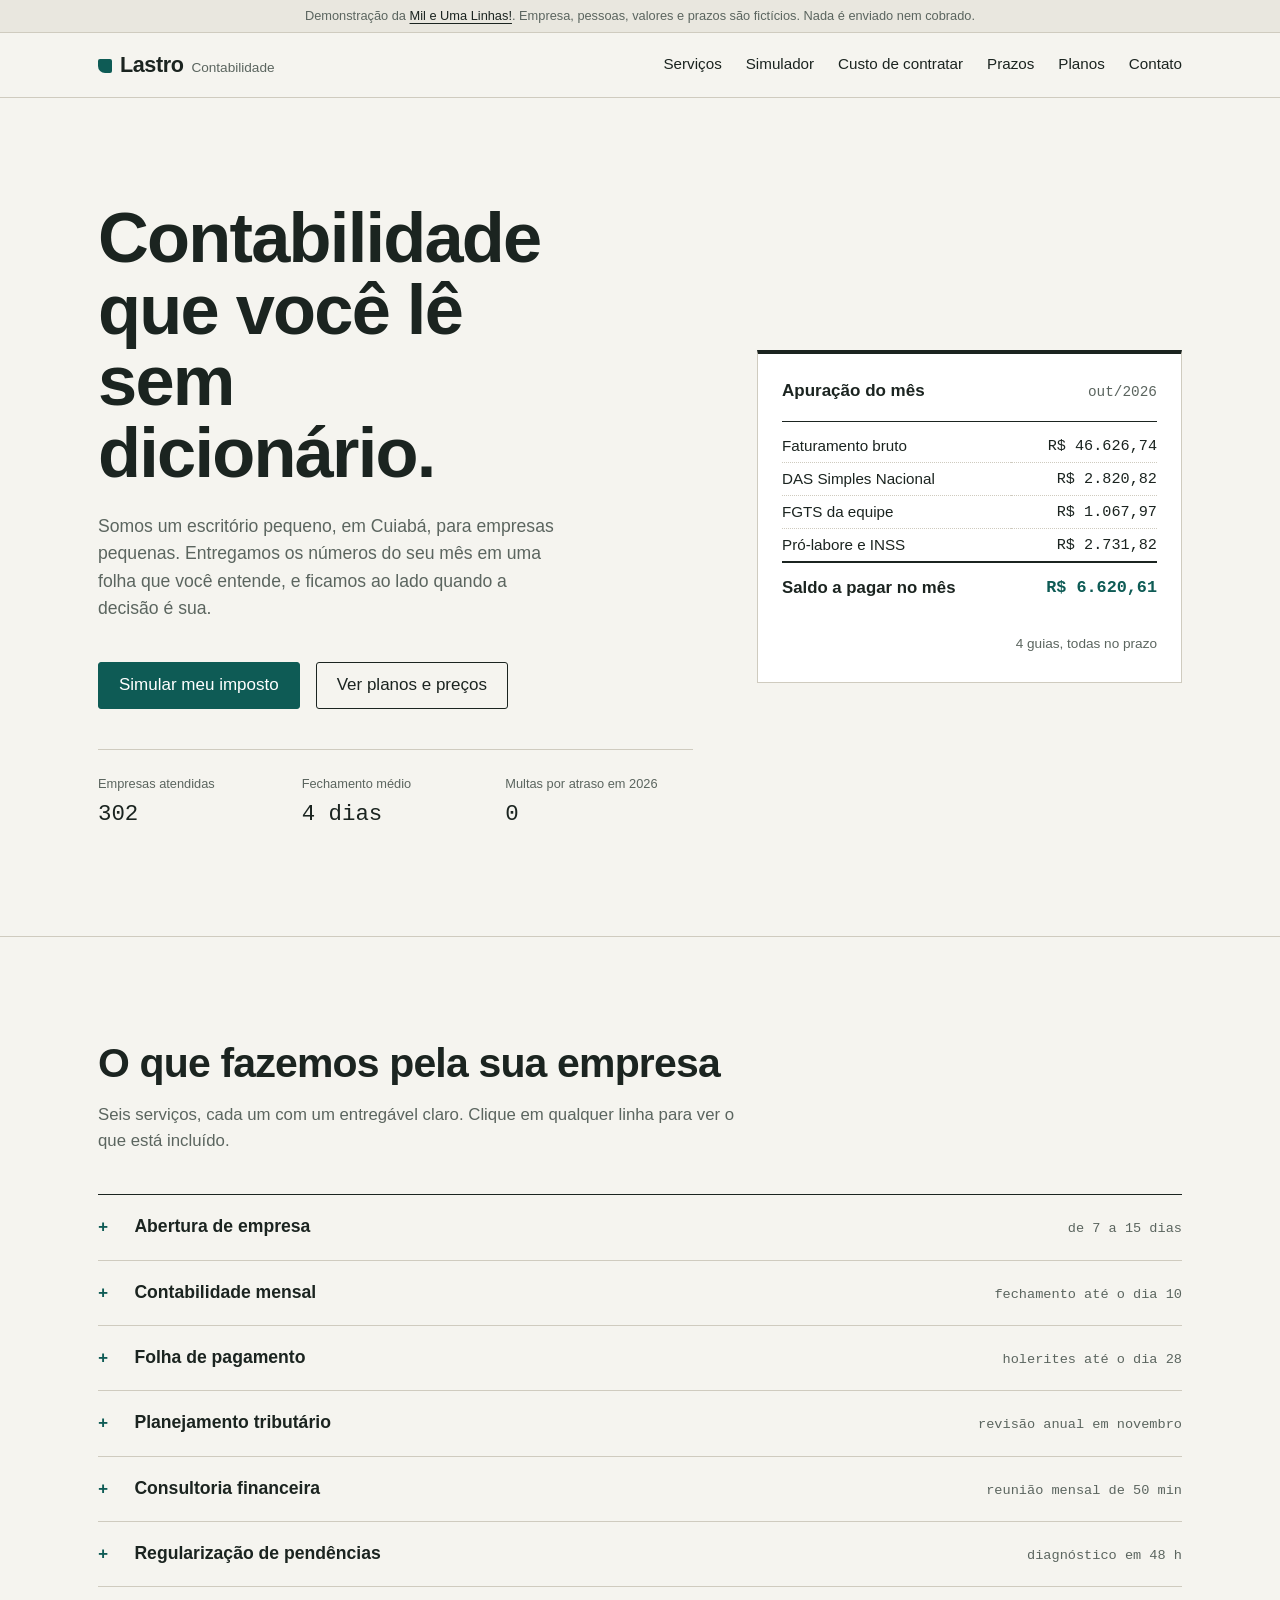
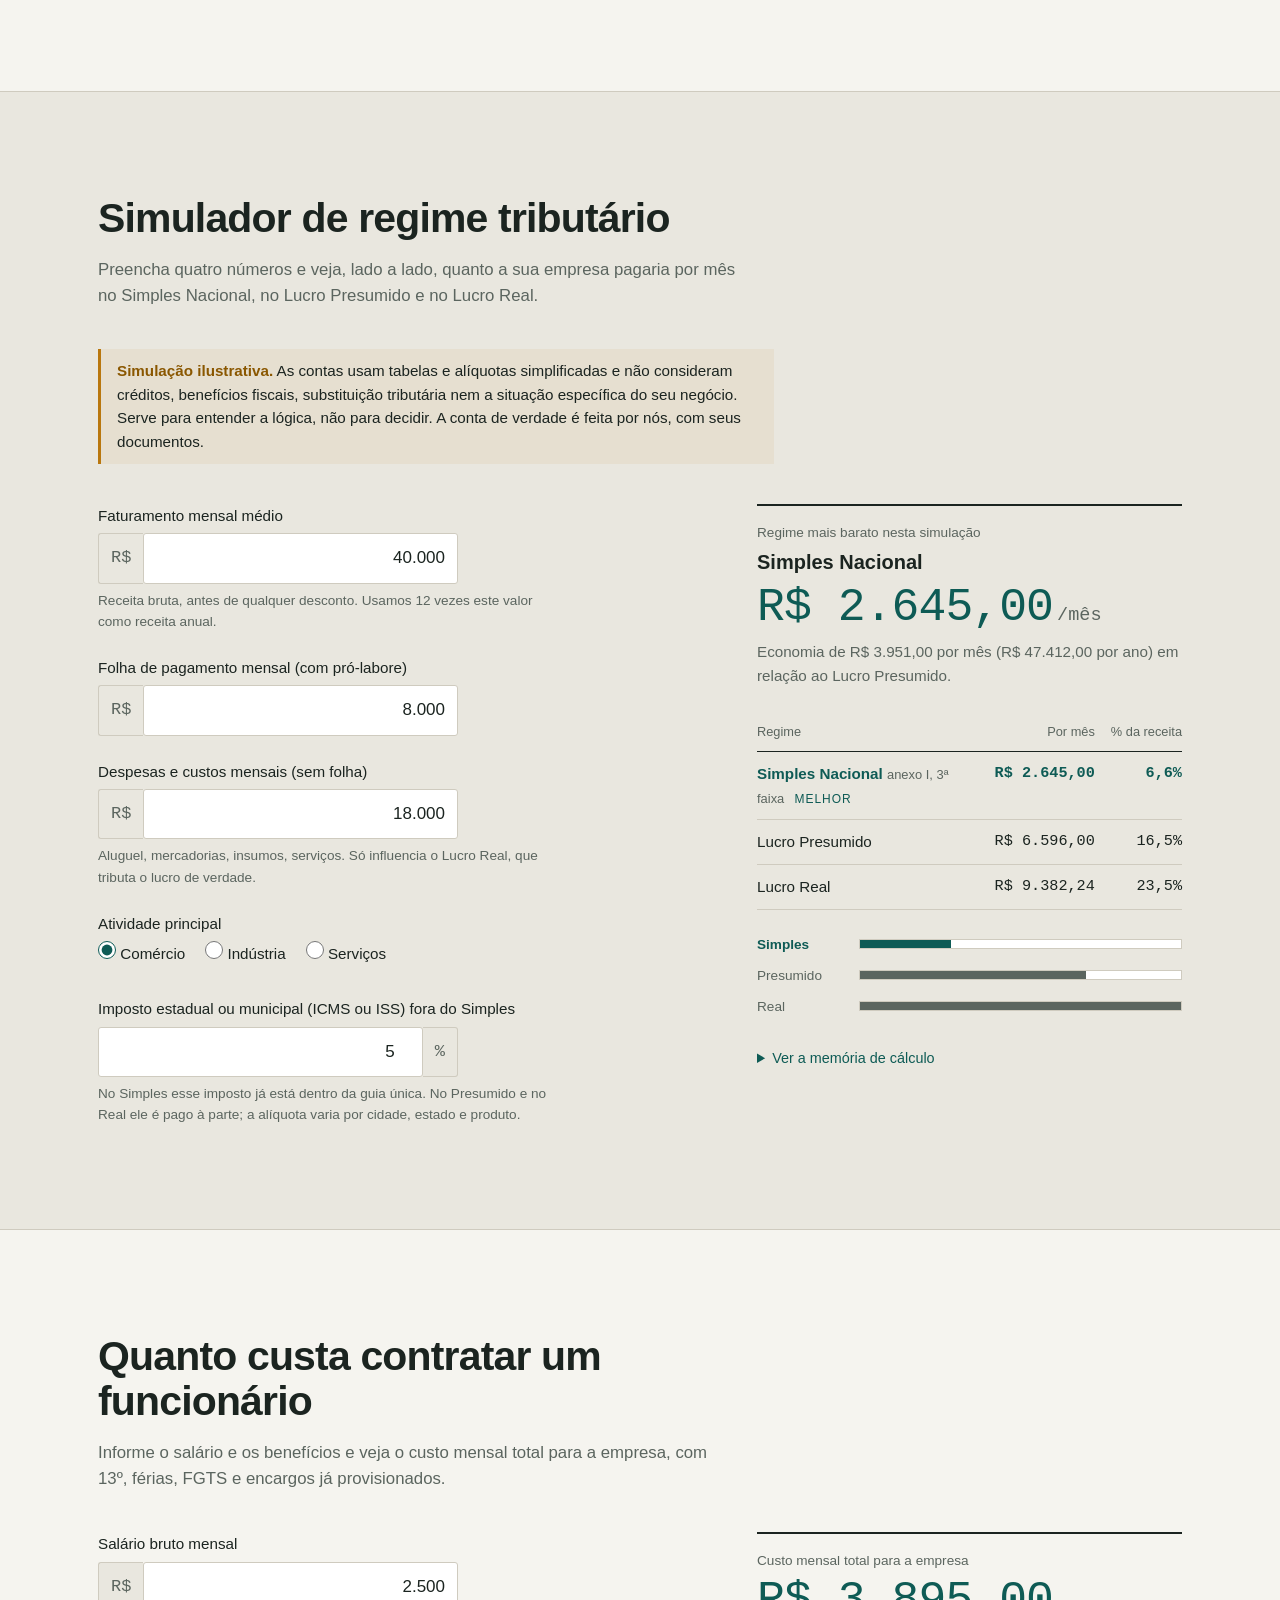
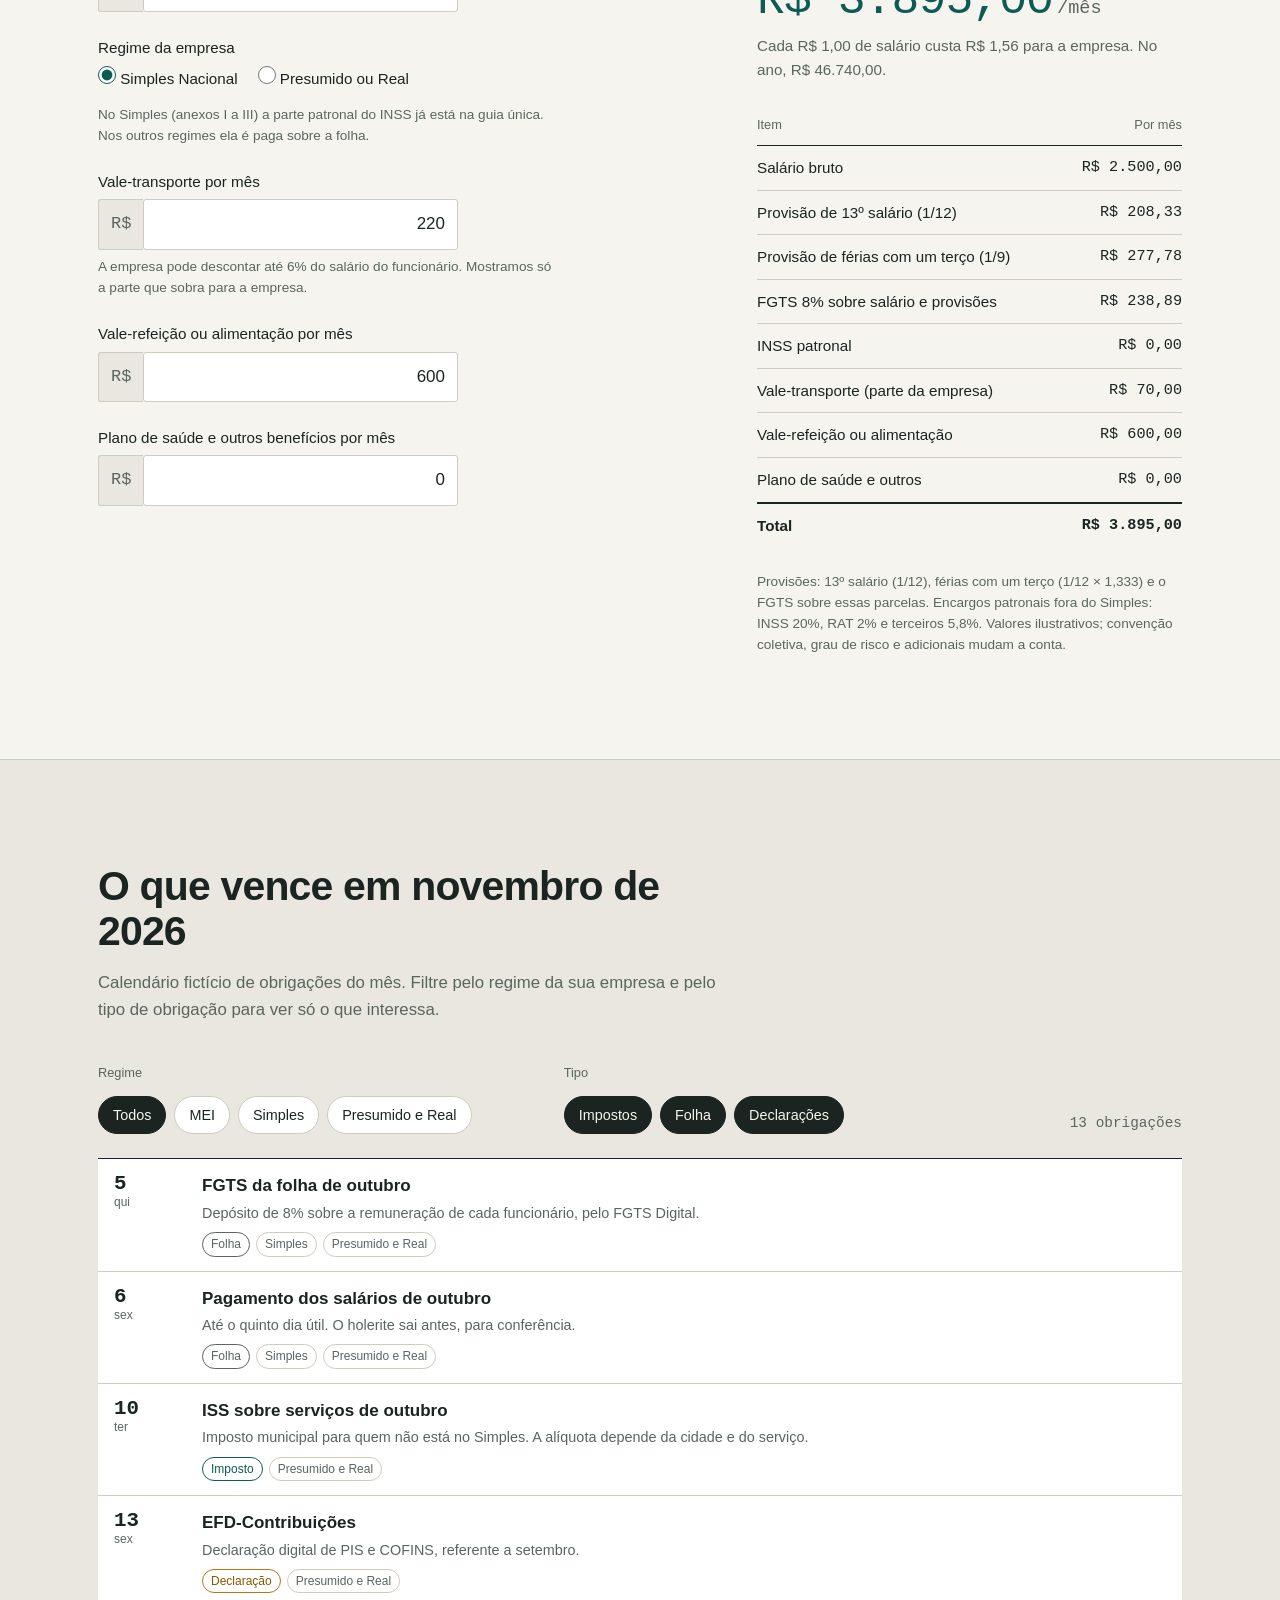
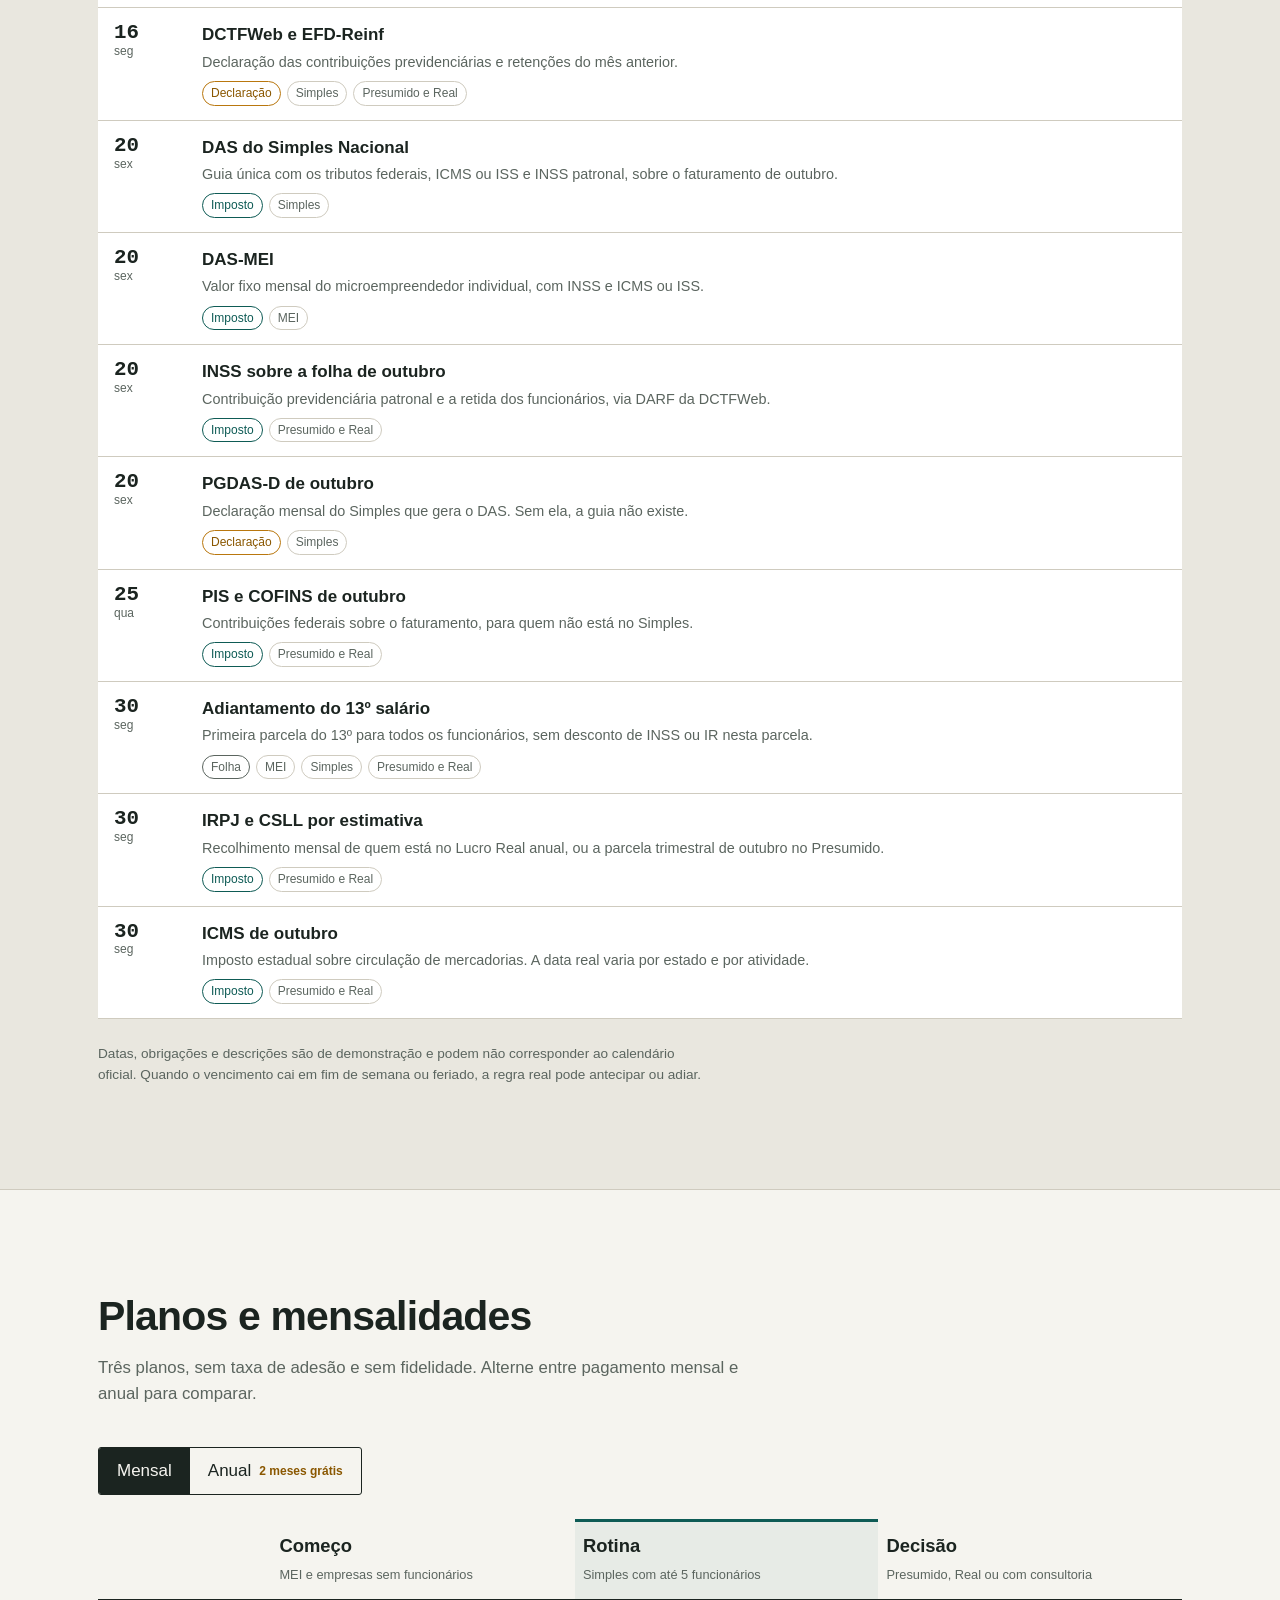
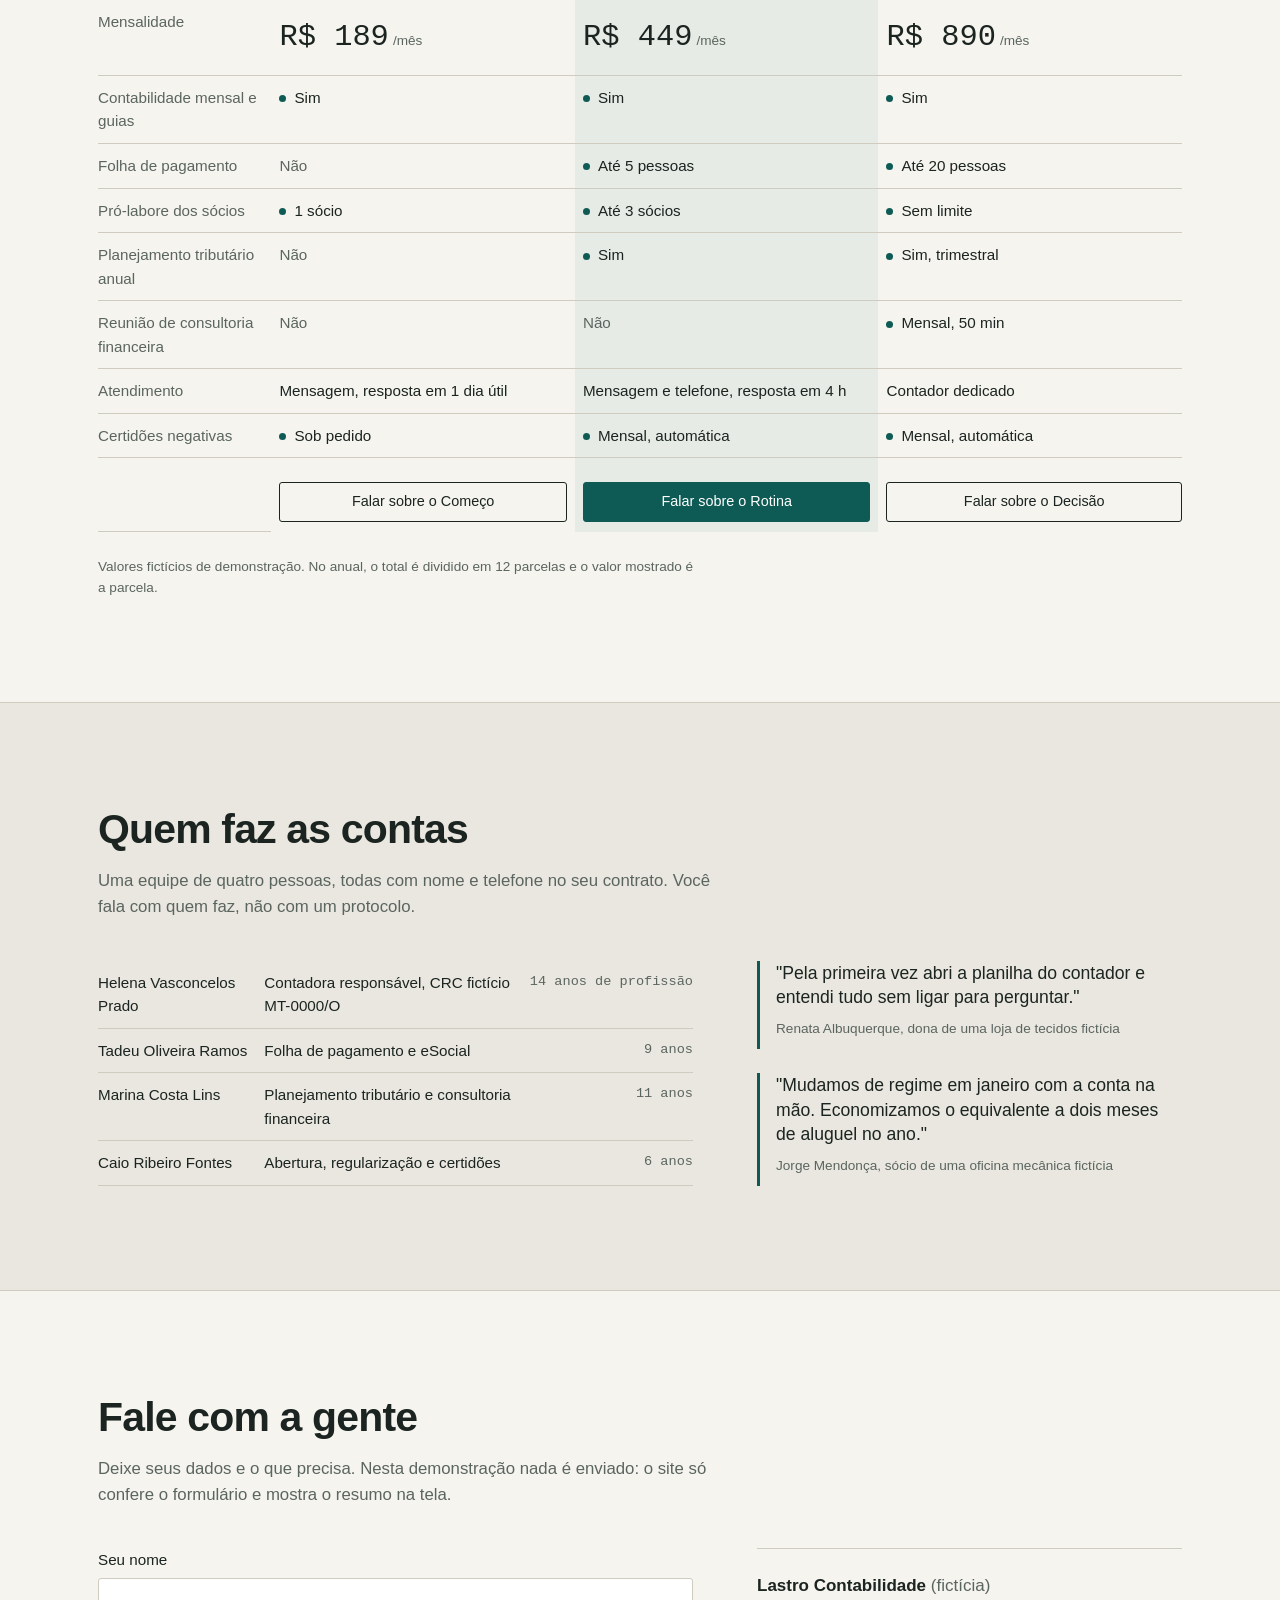
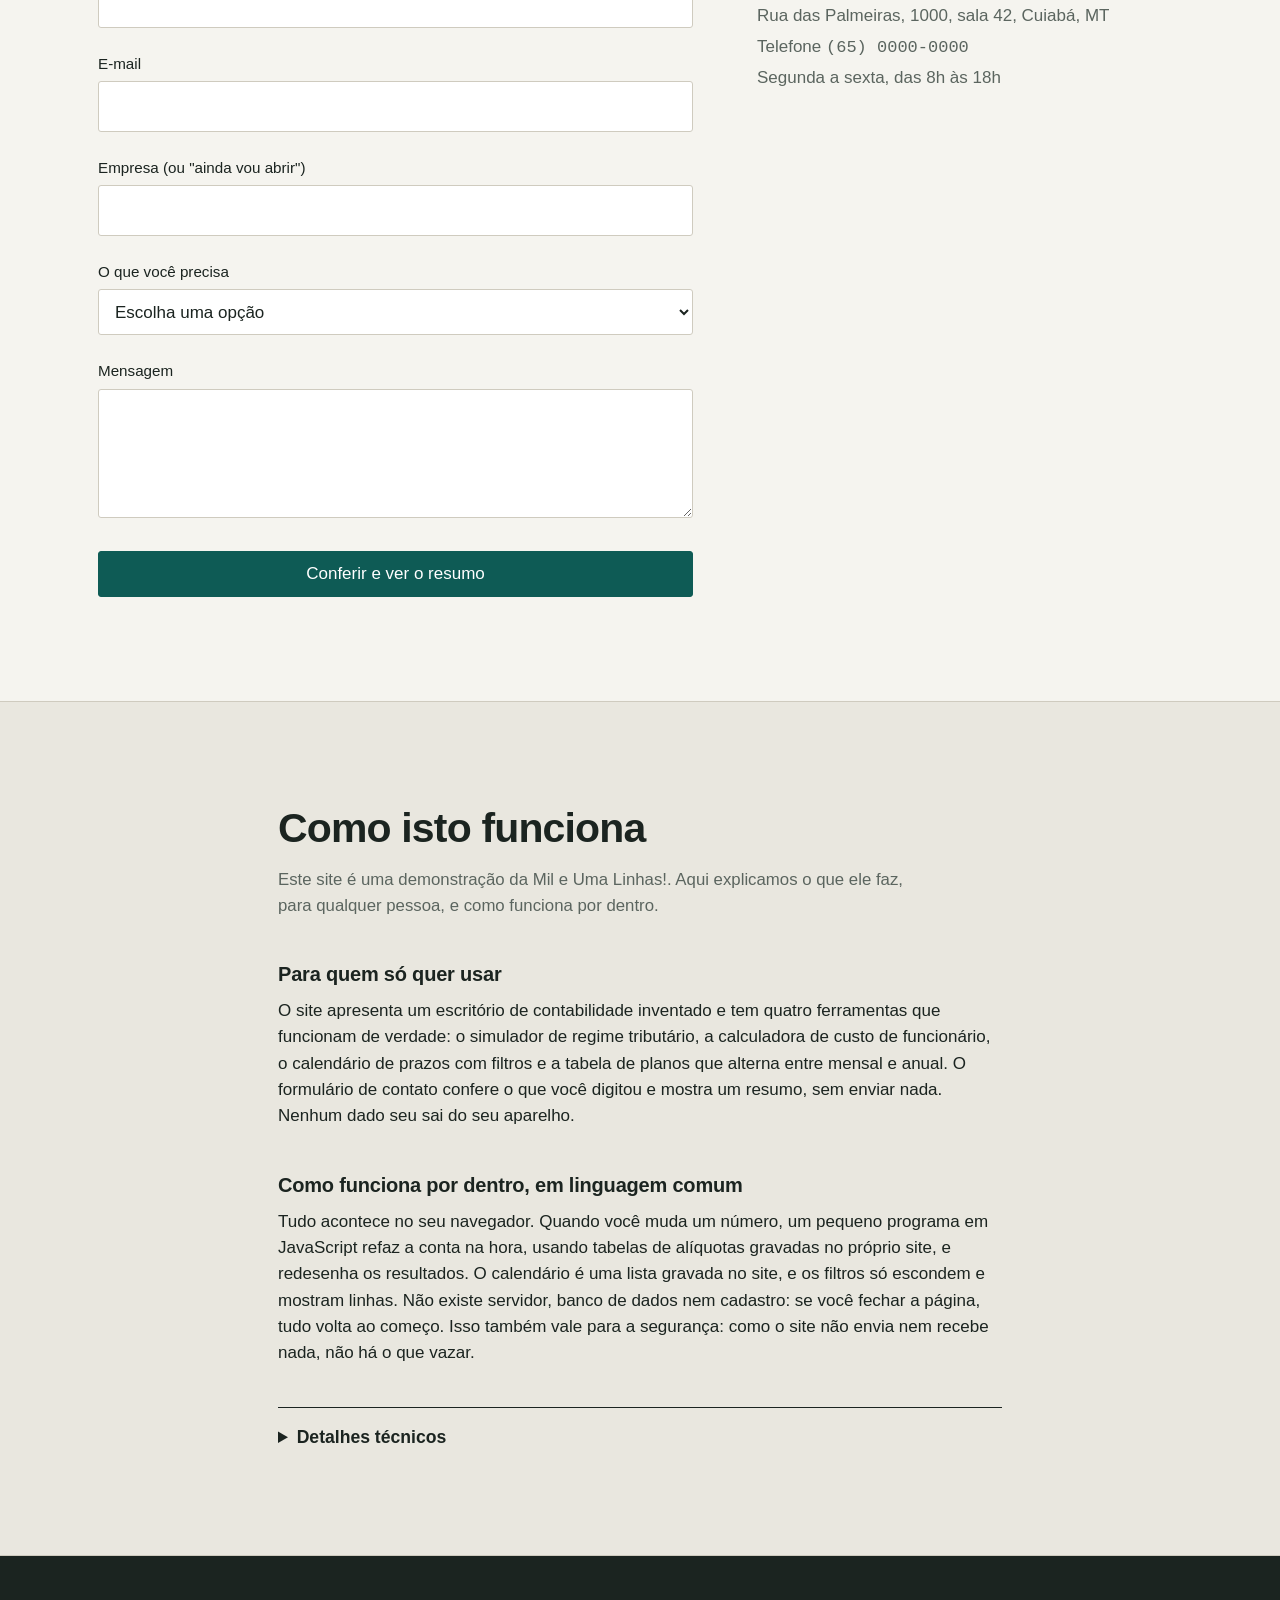
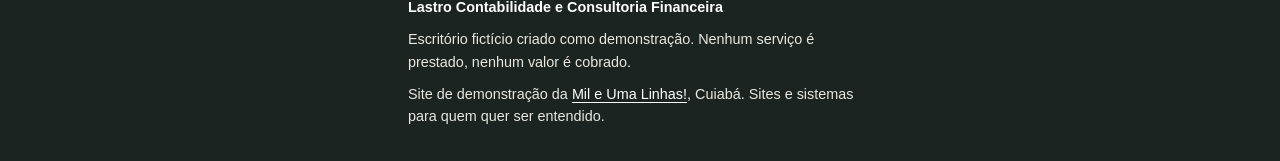
==== index.html @ 8dc7d536 "Cria site demo Lastro Contabilidade Site estático de demonstração de um escritório contábil fictício" ====
<!DOCTYPE html>
<html lang="pt-BR">
<head>
  <meta charset="utf-8">
  <meta name="viewport" content="width=device-width, initial-scale=1">
  <meta http-equiv="Content-Security-Policy" content="default-src 'self'; script-src 'self'; style-src 'self'; img-src 'self' data:; font-src 'self'; connect-src 'none'; object-src 'none'; base-uri 'none'; form-action 'none'">
  <title>Lastro Contabilidade | Contabilidade que você lê sem dicionário</title>
  <meta name="description" content="Site de demonstração de um escritório contábil fictício para pequenas empresas: simulador de regime tributário, custo de contratar um funcionário, prazos do mês e planos. Feito pela Mil e Uma Linhas!.">
  <meta name="theme-color" content="#F5F4EF">
  <link rel="icon" href="assets/favicon.svg" type="image/svg+xml">
  <link rel="stylesheet" href="assets/estilo.css">
</head>
<body>
  <a class="pular" href="#conteudo">Ir para o conteúdo</a>

  <p class="faixa-demo">Demonstração da <a href="https://mileumalinhas.com.br" rel="noopener">Mil e Uma Linhas!</a>. Empresa, pessoas, valores e prazos são fictícios. Nada é enviado nem cobrado.</p>

  <header class="topo">
    <div class="caixa topo-linha">
      <a class="marca" href="#inicio" aria-label="Lastro Contabilidade, início">
        <span class="marca-sinal" aria-hidden="true"></span>
        <span class="marca-nome">Lastro</span>
        <span class="marca-sub">Contabilidade</span>
      </a>
      <button class="menu-botao" type="button" aria-expanded="false" aria-controls="menu">
        <span class="menu-botao-texto">Menu</span>
        <span class="menu-botao-icone" aria-hidden="true"></span>
      </button>
      <nav id="menu" class="menu" aria-label="Seções do site">
        <a href="#servicos">Serviços</a>
        <a href="#simulador">Simulador</a>
        <a href="#custo">Custo de contratar</a>
        <a href="#prazos">Prazos</a>
        <a href="#planos">Planos</a>
        <a href="#contato">Contato</a>
      </nav>
    </div>
  </header>

  <main id="conteudo">

    <!-- HERO -->
    <section id="inicio" class="hero" aria-labelledby="hero-titulo">
      <div class="caixa hero-grade">
        <div class="hero-texto">
          <h1 id="hero-titulo">Contabilidade que você lê sem dicionário.</h1>
          <p class="hero-apoio">Somos um escritório pequeno, em Cuiabá, para empresas pequenas. Entregamos os números do seu mês em uma folha que você entende, e ficamos ao lado quando a decisão é sua.</p>
          <div class="hero-acoes">
            <a class="botao botao-primario" href="#simulador">Simular meu imposto</a>
            <a class="botao botao-secundario" href="#planos">Ver planos e preços</a>
          </div>
          <dl class="hero-dados">
            <div><dt>Empresas atendidas</dt><dd><span class="num" data-conta="312">312</span></dd></div>
            <div><dt>Fechamento médio</dt><dd><span class="num" data-conta="4" data-sufixo=" dias">4 dias</span></dd></div>
            <div><dt>Multas por atraso em 2026</dt><dd><span class="num">0</span></dd></div>
          </dl>
        </div>

        <div class="folha" role="img" aria-label="Painel ilustrativo de apuração do mês: faturamento de 48.200 reais, DAS do Simples de 2.916 reais, FGTS de 1.104 reais, pró-labore de 2.824 reais, saldo a pagar de 6.844 reais, conferido.">
          <div class="folha-cabecalho">
            <span>Apuração do mês</span>
            <span class="mono">out/2026</span>
          </div>
          <table class="folha-tabela" aria-hidden="true">
            <tbody>
              <tr><th>Faturamento bruto</th><td class="mono"><span data-conta="48200" data-moeda>R$ 48.200,00</span></td></tr>
              <tr><th>DAS Simples Nacional</th><td class="mono"><span data-conta="2916" data-moeda>R$ 2.916,00</span></td></tr>
              <tr><th>FGTS da equipe</th><td class="mono"><span data-conta="1104" data-moeda>R$ 1.104,00</span></td></tr>
              <tr><th>Pró-labore e INSS</th><td class="mono"><span data-conta="2824" data-moeda>R$ 2.824,00</span></td></tr>
            </tbody>
            <tfoot>
              <tr><th>Saldo a pagar no mês</th><td class="mono destaque"><span data-conta="6844" data-moeda>R$ 6.844,00</span></td></tr>
            </tfoot>
          </table>
          <div class="folha-rodape" aria-hidden="true">
            <span class="carimbo">Conferido</span>
            <span class="folha-nota">4 guias, todas no prazo</span>
          </div>
        </div>
      </div>
    </section>

    <!-- SERVIÇOS -->
    <section id="servicos" class="secao" aria-labelledby="servicos-titulo">
      <div class="caixa">
        <header class="secao-cabecalho">
          <h2 id="servicos-titulo">O que fazemos pela sua empresa</h2>
          <p>Seis serviços, cada um com um entregável claro. Clique em qualquer linha para ver o que está incluído.</p>
        </header>
        <ul class="servicos">
          <li>
            <details>
              <summary><span class="servico-nome">Abertura de empresa</span><span class="servico-prazo mono">de 7 a 15 dias</span></summary>
              <p>Escolhemos com você o tipo de empresa e o regime, fazemos o registro na Junta Comercial, o CNPJ, a inscrição municipal e o alvará. Você recebe um checklist com cada etapa e a data em que ficou pronta.</p>
            </details>
          </li>
          <li>
            <details>
              <summary><span class="servico-nome">Contabilidade mensal</span><span class="servico-prazo mono">fechamento até o dia 10</span></summary>
              <p>Lançamentos, conciliação bancária, balancete e guias de imposto. Todo mês você recebe a folha de apuração em uma página, com o que pagar, quando e por quê.</p>
            </details>
          </li>
          <li>
            <details>
              <summary><span class="servico-nome">Folha de pagamento</span><span class="servico-prazo mono">holerites até o dia 28</span></summary>
              <p>Admissão, férias, rescisão, eSocial e FGTS. Cada contratação vem com a simulação do custo total antes de assinar.</p>
            </details>
          </li>
          <li>
            <details>
              <summary><span class="servico-nome">Planejamento tributário</span><span class="servico-prazo mono">revisão anual em novembro</span></summary>
              <p>Comparamos Simples, Presumido e Real com os seus números reais e mostramos a diferença em reais por ano. A troca de regime só vale em janeiro, por isso fazemos a conta antes.</p>
            </details>
          </li>
          <li>
            <details>
              <summary><span class="servico-nome">Consultoria financeira</span><span class="servico-prazo mono">reunião mensal de 50 min</span></summary>
              <p>Fluxo de caixa, formação de preço, margem por produto e ponto de equilíbrio. Saímos da reunião com três números para acompanhar no mês seguinte.</p>
            </details>
          </li>
          <li>
            <details>
              <summary><span class="servico-nome">Regularização de pendências</span><span class="servico-prazo mono">diagnóstico em 48 h</span></summary>
              <p>Levantamos débitos, declarações atrasadas e certidões negativas. Você recebe a lista do que existe, o custo de resolver cada item e a ordem que recomendamos.</p>
            </details>
          </li>
        </ul>
      </div>
    </section>

    <!-- SIMULADOR -->
    <section id="simulador" class="secao secao-pauta" aria-labelledby="sim-titulo">
      <div class="caixa">
        <header class="secao-cabecalho">
          <h2 id="sim-titulo">Simulador de regime tributário</h2>
          <p>Preencha quatro números e veja, lado a lado, quanto a sua empresa pagaria por mês no Simples Nacional, no Lucro Presumido e no Lucro Real.</p>
        </header>

        <p class="aviso" role="note"><strong>Simulação ilustrativa.</strong> As contas usam tabelas e alíquotas simplificadas e não consideram créditos, benefícios fiscais, substituição tributária nem a situação específica do seu negócio. Serve para entender a lógica, não para decidir. A conta de verdade é feita por nós, com seus documentos.</p>

        <div class="duas-colunas">
          <form class="formulario" id="sim-form" novalidate>
            <div class="campo">
              <label for="sim-faturamento">Faturamento mensal médio</label>
              <div class="campo-moeda">
                <span aria-hidden="true">R$</span>
                <input id="sim-faturamento" name="faturamento" type="text" inputmode="decimal" value="40.000" autocomplete="off" aria-describedby="sim-faturamento-ajuda">
              </div>
              <p id="sim-faturamento-ajuda" class="ajuda">Receita bruta, antes de qualquer desconto. Usamos 12 vezes este valor como receita anual.</p>
            </div>

            <div class="campo">
              <label for="sim-folha">Folha de pagamento mensal (com pró-labore)</label>
              <div class="campo-moeda">
                <span aria-hidden="true">R$</span>
                <input id="sim-folha" name="folha" type="text" inputmode="decimal" value="8.000" autocomplete="off">
              </div>
            </div>

            <div class="campo">
              <label for="sim-custos">Despesas e custos mensais (sem folha)</label>
              <div class="campo-moeda">
                <span aria-hidden="true">R$</span>
                <input id="sim-custos" name="custos" type="text" inputmode="decimal" value="18.000" autocomplete="off">
              </div>
              <p class="ajuda">Aluguel, mercadorias, insumos, serviços. Só influencia o Lucro Real, que tributa o lucro de verdade.</p>
            </div>

            <fieldset class="campo">
              <legend>Atividade principal</legend>
              <div class="opcoes">
                <label class="opcao"><input type="radio" name="atividade" value="comercio" checked> Comércio</label>
                <label class="opcao"><input type="radio" name="atividade" value="industria"> Indústria</label>
                <label class="opcao"><input type="radio" name="atividade" value="servicos"> Serviços</label>
              </div>
            </fieldset>

            <div class="campo">
              <label for="sim-local">Imposto estadual ou municipal (ICMS ou ISS) fora do Simples</label>
              <div class="campo-moeda campo-pct">
                <input id="sim-local" name="local" type="number" inputmode="decimal" min="0" max="30" step="0.5" value="5" aria-describedby="sim-local-ajuda">
                <span aria-hidden="true">%</span>
              </div>
              <p id="sim-local-ajuda" class="ajuda">No Simples esse imposto já está dentro da guia única. No Presumido e no Real ele é pago à parte; a alíquota varia por cidade, estado e produto.</p>
            </div>

            <p class="erro" id="sim-erro" role="alert" hidden></p>
          </form>

          <div class="resultado" aria-live="polite" id="sim-resultado">
            <p class="resultado-rotulo">Regime mais barato nesta simulação</p>
            <p class="resultado-nome" id="sim-melhor-nome">Simples Nacional</p>
            <p class="resultado-numero mono" id="sim-melhor-valor">R$ 0,00<span class="resultado-unidade">/mês</span></p>
            <p class="resultado-nota" id="sim-melhor-nota"></p>

            <table class="tabela" id="sim-tabela">
              <caption class="visualmente-oculto">Comparação mensal entre regimes</caption>
              <thead>
                <tr><th scope="col">Regime</th><th scope="col" class="num-col">Por mês</th><th scope="col" class="num-col">% da receita</th></tr>
              </thead>
              <tbody>
                <tr data-regime="simples"><th scope="row">Simples Nacional <small id="sim-anexo"></small></th><td class="mono num-col" data-valor></td><td class="mono num-col" data-pct></td></tr>
                <tr data-regime="presumido"><th scope="row">Lucro Presumido</th><td class="mono num-col" data-valor></td><td class="mono num-col" data-pct></td></tr>
                <tr data-regime="real"><th scope="row">Lucro Real</th><td class="mono num-col" data-valor></td><td class="mono num-col" data-pct></td></tr>
              </tbody>
            </table>

            <div class="barras" id="sim-barras" aria-hidden="true">
              <div class="barra" data-regime="simples"><span class="barra-rotulo">Simples</span><span class="barra-trilho"><span class="barra-valor"></span></span></div>
              <div class="barra" data-regime="presumido"><span class="barra-rotulo">Presumido</span><span class="barra-trilho"><span class="barra-valor"></span></span></div>
              <div class="barra" data-regime="real"><span class="barra-rotulo">Real</span><span class="barra-trilho"><span class="barra-valor"></span></span></div>
            </div>

            <details class="memoria">
              <summary>Ver a memória de cálculo</summary>
              <div id="sim-memoria"></div>
            </details>
          </div>
        </div>
      </div>
    </section>

    <!-- CUSTO DE FUNCIONÁRIO -->
    <section id="custo" class="secao" aria-labelledby="custo-titulo">
      <div class="caixa">
        <header class="secao-cabecalho">
          <h2 id="custo-titulo">Quanto custa contratar um funcionário</h2>
          <p>Informe o salário e os benefícios e veja o custo mensal total para a empresa, com 13º, férias, FGTS e encargos já provisionados.</p>
        </header>

        <div class="duas-colunas">
          <form class="formulario" id="custo-form" novalidate>
            <div class="campo">
              <label for="custo-salario">Salário bruto mensal</label>
              <div class="campo-moeda">
                <span aria-hidden="true">R$</span>
                <input id="custo-salario" name="salario" type="text" inputmode="decimal" value="2.500" autocomplete="off">
              </div>
            </div>

            <fieldset class="campo">
              <legend>Regime da empresa</legend>
              <div class="opcoes">
                <label class="opcao"><input type="radio" name="regime" value="simples" checked> Simples Nacional</label>
                <label class="opcao"><input type="radio" name="regime" value="outros"> Presumido ou Real</label>
              </div>
              <p class="ajuda">No Simples (anexos I a III) a parte patronal do INSS já está na guia única. Nos outros regimes ela é paga sobre a folha.</p>
            </fieldset>

            <div class="campo">
              <label for="custo-vt">Vale-transporte por mês</label>
              <div class="campo-moeda">
                <span aria-hidden="true">R$</span>
                <input id="custo-vt" name="vt" type="text" inputmode="decimal" value="220" autocomplete="off">
              </div>
              <p class="ajuda">A empresa pode descontar até 6% do salário do funcionário. Mostramos só a parte que sobra para a empresa.</p>
            </div>

            <div class="campo">
              <label for="custo-vr">Vale-refeição ou alimentação por mês</label>
              <div class="campo-moeda">
                <span aria-hidden="true">R$</span>
                <input id="custo-vr" name="vr" type="text" inputmode="decimal" value="600" autocomplete="off">
              </div>
            </div>

            <div class="campo">
              <label for="custo-saude">Plano de saúde e outros benefícios por mês</label>
              <div class="campo-moeda">
                <span aria-hidden="true">R$</span>
                <input id="custo-saude" name="saude" type="text" inputmode="decimal" value="0" autocomplete="off">
              </div>
            </div>

            <p class="erro" id="custo-erro" role="alert" hidden></p>
          </form>

          <div class="resultado" aria-live="polite">
            <p class="resultado-rotulo">Custo mensal total para a empresa</p>
            <p class="resultado-numero mono" id="custo-total">R$ 0,00<span class="resultado-unidade">/mês</span></p>
            <p class="resultado-nota" id="custo-multiplicador"></p>

            <table class="tabela" id="custo-tabela">
              <caption class="visualmente-oculto">Composição do custo mensal</caption>
              <thead><tr><th scope="col">Item</th><th scope="col" class="num-col">Por mês</th></tr></thead>
              <tbody id="custo-linhas"></tbody>
              <tfoot><tr><th scope="row">Total</th><td class="mono num-col" id="custo-total-tabela"></td></tr></tfoot>
            </table>

            <p class="nota-pequena">Provisões: 13º salário (1/12), férias com um terço (1/12 × 1,333) e o FGTS sobre essas parcelas. Encargos patronais fora do Simples: INSS 20%, RAT 2% e terceiros 5,8%. Valores ilustrativos; convenção coletiva, grau de risco e adicionais mudam a conta.</p>
          </div>
        </div>
      </div>
    </section>

    <!-- PRAZOS -->
    <section id="prazos" class="secao secao-pauta" aria-labelledby="prazos-titulo">
      <div class="caixa">
        <header class="secao-cabecalho">
          <h2 id="prazos-titulo">O que vence em novembro de 2026</h2>
          <p>Calendário fictício de obrigações do mês. Filtre pelo regime da sua empresa e pelo tipo de obrigação para ver só o que interessa.</p>
        </header>

        <div class="filtros" role="group" aria-label="Filtros do calendário">
          <fieldset class="filtro-grupo">
            <legend>Regime</legend>
            <label class="chip"><input type="radio" name="f-regime" value="todos" checked><span>Todos</span></label>
            <label class="chip"><input type="radio" name="f-regime" value="mei"><span>MEI</span></label>
            <label class="chip"><input type="radio" name="f-regime" value="simples"><span>Simples</span></label>
            <label class="chip"><input type="radio" name="f-regime" value="presumido"><span>Presumido e Real</span></label>
          </fieldset>
          <fieldset class="filtro-grupo">
            <legend>Tipo</legend>
            <label class="chip"><input type="checkbox" name="f-tipo" value="imposto" checked><span>Impostos</span></label>
            <label class="chip"><input type="checkbox" name="f-tipo" value="folha" checked><span>Folha</span></label>
            <label class="chip"><input type="checkbox" name="f-tipo" value="declaracao" checked><span>Declarações</span></label>
          </fieldset>
          <p class="filtros-contagem" id="prazos-contagem" aria-live="polite"></p>
        </div>

        <ol class="agenda" id="agenda"></ol>
        <p class="agenda-vazia" id="agenda-vazia" hidden>Nenhuma obrigação com estes filtros. Bom sinal, ou bom momento para revisar o filtro.</p>
        <p class="nota-pequena">Datas, obrigações e descrições são de demonstração e podem não corresponder ao calendário oficial. Quando o vencimento cai em fim de semana ou feriado, a regra real pode antecipar ou adiar.</p>
      </div>
    </section>

    <!-- PLANOS -->
    <section id="planos" class="secao" aria-labelledby="planos-titulo">
      <div class="caixa">
        <header class="secao-cabecalho">
          <h2 id="planos-titulo">Planos e mensalidades</h2>
          <p>Três planos, sem taxa de adesão e sem fidelidade. Alterne entre pagamento mensal e anual para comparar.</p>
        </header>

        <div class="alternador" role="group" aria-label="Forma de pagamento">
          <button type="button" class="alternador-botao ativo" data-periodo="mensal" aria-pressed="true">Mensal</button>
          <button type="button" class="alternador-botao" data-periodo="anual" aria-pressed="false">Anual <span class="alternador-nota">2 meses grátis</span></button>
        </div>

        <div class="planos-rolagem">
          <table class="tabela tabela-planos" id="planos-tabela">
            <caption class="visualmente-oculto">Comparação dos planos</caption>
            <thead>
              <tr>
                <th scope="col"><span class="visualmente-oculto">Item</span></th>
                <th scope="col">Começo<span class="plano-para">MEI e empresas sem funcionários</span></th>
                <th scope="col" class="plano-destaque">Rotina<span class="plano-para">Simples com até 5 funcionários</span></th>
                <th scope="col">Decisão<span class="plano-para">Presumido, Real ou com consultoria</span></th>
              </tr>
            </thead>
            <tbody>
              <tr class="linha-preco">
                <th scope="row">Mensalidade</th>
                <td data-plano="Começo"><span class="preco mono" data-mensal="189" data-anual="158">R$ 189</span><span class="preco-unidade">/mês</span></td>
                <td data-plano="Rotina" class="plano-destaque"><span class="preco mono" data-mensal="449" data-anual="374">R$ 449</span><span class="preco-unidade">/mês</span></td>
                <td data-plano="Decisão"><span class="preco mono" data-mensal="890" data-anual="742">R$ 890</span><span class="preco-unidade">/mês</span></td>
              </tr>
              <tr><th scope="row">Contabilidade mensal e guias</th><td data-plano="Começo" data-sim>Sim</td><td data-plano="Rotina" class="plano-destaque" data-sim>Sim</td><td data-plano="Decisão" data-sim>Sim</td></tr>
              <tr><th scope="row">Folha de pagamento</th><td data-plano="Começo" data-nao>Não</td><td data-plano="Rotina" class="plano-destaque" data-sim>Até 5 pessoas</td><td data-plano="Decisão" data-sim>Até 20 pessoas</td></tr>
              <tr><th scope="row">Pró-labore dos sócios</th><td data-plano="Começo" data-sim>1 sócio</td><td data-plano="Rotina" class="plano-destaque" data-sim>Até 3 sócios</td><td data-plano="Decisão" data-sim>Sem limite</td></tr>
              <tr><th scope="row">Planejamento tributário anual</th><td data-plano="Começo" data-nao>Não</td><td data-plano="Rotina" class="plano-destaque" data-sim>Sim</td><td data-plano="Decisão" data-sim>Sim, trimestral</td></tr>
              <tr><th scope="row">Reunião de consultoria financeira</th><td data-plano="Começo" data-nao>Não</td><td data-plano="Rotina" class="plano-destaque" data-nao>Não</td><td data-plano="Decisão" data-sim>Mensal, 50 min</td></tr>
              <tr><th scope="row">Atendimento</th><td data-plano="Começo">Mensagem, resposta em 1 dia útil</td><td data-plano="Rotina" class="plano-destaque">Mensagem e telefone, resposta em 4 h</td><td data-plano="Decisão">Contador dedicado</td></tr>
              <tr><th scope="row">Certidões negativas</th><td data-plano="Começo" data-sim>Sob pedido</td><td data-plano="Rotina" class="plano-destaque" data-sim>Mensal, automática</td><td data-plano="Decisão" data-sim>Mensal, automática</td></tr>
              <tr class="linha-acao">
                <th scope="row"><span class="visualmente-oculto">Contratar</span></th>
                <td data-plano="Começo"><a class="botao botao-secundario" href="#contato">Falar sobre o Começo</a></td>
                <td data-plano="Rotina" class="plano-destaque"><a class="botao botao-primario" href="#contato">Falar sobre o Rotina</a></td>
                <td data-plano="Decisão"><a class="botao botao-secundario" href="#contato">Falar sobre o Decisão</a></td>
              </tr>
            </tbody>
          </table>
        </div>
        <p class="nota-pequena" id="planos-nota">Valores fictícios de demonstração. No anual, o total é dividido em 12 parcelas e o valor mostrado é a parcela.</p>
      </div>
    </section>

    <!-- SOBRE -->
    <section id="sobre" class="secao secao-pauta" aria-labelledby="sobre-titulo">
      <div class="caixa">
        <header class="secao-cabecalho">
          <h2 id="sobre-titulo">Quem faz as contas</h2>
          <p>Uma equipe de quatro pessoas, todas com nome e telefone no seu contrato. Você fala com quem faz, não com um protocolo.</p>
        </header>
        <div class="equipe-e-vozes">
          <table class="tabela tabela-equipe">
            <caption class="visualmente-oculto">Equipe do escritório</caption>
            <tbody>
              <tr><th scope="row">Helena Vasconcelos Prado</th><td>Contadora responsável, CRC fictício MT-0000/O</td><td class="mono">14 anos de profissão</td></tr>
              <tr><th scope="row">Tadeu Oliveira Ramos</th><td>Folha de pagamento e eSocial</td><td class="mono">9 anos</td></tr>
              <tr><th scope="row">Marina Costa Lins</th><td>Planejamento tributário e consultoria financeira</td><td class="mono">11 anos</td></tr>
              <tr><th scope="row">Caio Ribeiro Fontes</th><td>Abertura, regularização e certidões</td><td class="mono">6 anos</td></tr>
            </tbody>
          </table>
          <div class="vozes">
            <blockquote>
              <p>"Pela primeira vez abri a planilha do contador e entendi tudo sem ligar para perguntar."</p>
              <footer>Renata Albuquerque, dona de uma loja de tecidos fictícia</footer>
            </blockquote>
            <blockquote>
              <p>"Mudamos de regime em janeiro com a conta na mão. Economizamos o equivalente a dois meses de aluguel no ano."</p>
              <footer>Jorge Mendonça, sócio de uma oficina mecânica fictícia</footer>
            </blockquote>
          </div>
        </div>
      </div>
    </section>

    <!-- CONTATO -->
    <section id="contato" class="secao" aria-labelledby="contato-titulo">
      <div class="caixa">
        <header class="secao-cabecalho">
          <h2 id="contato-titulo">Fale com a gente</h2>
          <p>Deixe seus dados e o que precisa. Nesta demonstração nada é enviado: o site só confere o formulário e mostra o resumo na tela.</p>
        </header>
        <div class="duas-colunas">
          <form class="formulario" id="contato-form" novalidate>
            <div class="campo">
              <label for="ct-nome">Seu nome</label>
              <input id="ct-nome" name="nome" type="text" autocomplete="name" required>
            </div>
            <div class="campo">
              <label for="ct-email">E-mail</label>
              <input id="ct-email" name="email" type="email" autocomplete="email" required>
            </div>
            <div class="campo">
              <label for="ct-empresa">Empresa (ou "ainda vou abrir")</label>
              <input id="ct-empresa" name="empresa" type="text" autocomplete="organization">
            </div>
            <div class="campo">
              <label for="ct-assunto">O que você precisa</label>
              <select id="ct-assunto" name="assunto" required>
                <option value="">Escolha uma opção</option>
                <option>Abrir uma empresa</option>
                <option>Trocar de contador</option>
                <option>Revisar meu regime tributário</option>
                <option>Regularizar pendências</option>
                <option>Consultoria financeira</option>
              </select>
            </div>
            <div class="campo">
              <label for="ct-mensagem">Mensagem</label>
              <textarea id="ct-mensagem" name="mensagem" rows="4" required minlength="10"></textarea>
            </div>
            <p class="erro" id="ct-erro" role="alert" hidden></p>
            <button class="botao botao-primario" type="submit">Conferir e ver o resumo</button>
          </form>
          <div>
            <div class="resultado resultado-contato" id="ct-resumo" aria-live="polite" hidden>
              <p class="resultado-rotulo">Resumo do que você escreveu</p>
              <dl class="resumo-lista" id="ct-resumo-lista"></dl>
              <p class="nota-pequena">Em um site de verdade, este resumo iria para o e-mail do escritório. Aqui ele fica só na sua tela.</p>
            </div>
            <address class="endereco">
              <p><strong>Lastro Contabilidade</strong> (fictícia)</p>
              <p>Rua das Palmeiras, 1000, sala 42, Cuiabá, MT</p>
              <p>Telefone <span class="mono">(65) 0000-0000</span></p>
              <p>Segunda a sexta, das 8h às 18h</p>
            </address>
          </div>
        </div>
      </div>
    </section>

    <!-- COMO FUNCIONA -->
    <section id="como-funciona" class="secao secao-pauta" aria-labelledby="como-titulo">
      <div class="caixa caixa-estreita">
        <header class="secao-cabecalho">
          <h2 id="como-titulo">Como isto funciona</h2>
          <p>Este site é uma demonstração da Mil e Uma Linhas!. Aqui explicamos o que ele faz, para qualquer pessoa, e como funciona por dentro.</p>
        </header>
        <h3>Para quem só quer usar</h3>
        <p>O site apresenta um escritório de contabilidade inventado e tem quatro ferramentas que funcionam de verdade: o simulador de regime tributário, a calculadora de custo de funcionário, o calendário de prazos com filtros e a tabela de planos que alterna entre mensal e anual. O formulário de contato confere o que você digitou e mostra um resumo, sem enviar nada. Nenhum dado seu sai do seu aparelho.</p>
        <h3>Como funciona por dentro, em linguagem comum</h3>
        <p>Tudo acontece no seu navegador. Quando você muda um número, um pequeno programa em JavaScript refaz a conta na hora, usando tabelas de alíquotas gravadas no próprio site, e redesenha os resultados. O calendário é uma lista gravada no site, e os filtros só escondem e mostram linhas. Não existe servidor, banco de dados nem cadastro: se você fechar a página, tudo volta ao começo. Isso também vale para a segurança: como o site não envia nem recebe nada, não há o que vazar.</p>
        <details class="tecnico">
          <summary>Detalhes técnicos</summary>
          <ul>
            <li>HTML, CSS e JavaScript puros, sem framework, sem biblioteca externa, sem CDN e sem analytics. Um único arquivo HTML, uma folha de estilo e um script.</li>
            <li>Fontes Archivo (variável) e IBM Plex Mono servidas localmente em <code>fonts/</code>, licença SIL OFL, com os arquivos de licença no repositório.</li>
            <li>Content-Security-Policy por meta: <code>default-src 'self'</code>, sem script inline, sem estilo inline (os valores dinâmicos, como largura de barra, usam <code>element.style.setProperty</code>, que a CSP permite), <code>connect-src 'none'</code> e <code>form-action 'none'</code>.</li>
            <li>Simulador: Simples Nacional com as seis faixas dos anexos I, II, III e V (com Fator R para serviços), alíquota efetiva pela fórmula <code>(RBT12 × alíquota − parcela a deduzir) / RBT12</code>; Presumido com presunção de 8% ou 32% para IRPJ e 12% ou 32% para CSLL, PIS 0,65%, COFINS 3% e encargos patronais; Real com IRPJ e CSLL sobre o lucro informado, PIS 1,65% e COFINS 7,6% sem créditos.</li>
            <li>Nenhum uso de <code>localStorage</code>, cookies ou qualquer armazenamento: cada visita começa do zero.</li>
            <li>Acessibilidade: contraste AA, foco visível, formulários com rótulos, resultados em regiões <code>aria-live</code>, navegação por teclado, <code>prefers-reduced-motion</code> respeitado.</li>
            <li>Testes com Playwright em <code>tests/site.cjs</code>: 1280×900, iPhone 13 e 320px, verificando erros de console, rolagem horizontal e as quatro funções.</li>
          </ul>
        </details>
      </div>
    </section>
  </main>

  <footer class="rodape">
    <div class="caixa rodape-grade">
      <p class="rodape-marca">Lastro Contabilidade e Consultoria Financeira</p>
      <p>Escritório fictício criado como demonstração. Nenhum serviço é prestado, nenhum valor é cobrado.</p>
      <p>Site de demonstração da <a href="https://mileumalinhas.com.br" rel="noopener">Mil e Uma Linhas!</a>, Cuiabá. Sites e sistemas para quem quer ser entendido.</p>
    </div>
  </footer>

  <script src="assets/app.js" defer></script>
</body>
</html>
---- assets/estilo.css ----
/* Lastro Contabilidade: folha de estilo única.
   Conceito: folha de razão. Linhas finas, números à direita, um destaque por tela. */

@font-face {
  font-family: "Archivo";
  font-style: normal;
  font-weight: 100 900;
  font-display: swap;
  src: url("../fonts/archivo-latin-wght-normal.woff2") format("woff2");
}
@font-face { font-family: "IBM Plex Mono"; font-style: normal; font-weight: 400; font-display: swap; src: url("../fonts/ibm-plex-mono-latin-400-normal.woff2") format("woff2"); }
@font-face { font-family: "IBM Plex Mono"; font-style: normal; font-weight: 500; font-display: swap; src: url("../fonts/ibm-plex-mono-latin-500-normal.woff2") format("woff2"); }
@font-face { font-family: "IBM Plex Mono"; font-style: normal; font-weight: 600; font-display: swap; src: url("../fonts/ibm-plex-mono-latin-600-normal.woff2") format("woff2"); }

:root {
  --papel: #F5F4EF;
  --pauta: #E9E7DF;
  --fio: #CFCBBF;
  --tinta: #1B2420;
  --grafite: #5B655F;
  --petroleo: #0E5B55;
  --petroleo-escuro: #0A433F;
  --ambar: #B9770E;
  --ferrugem: #A63B2A;

  --fonte-texto: "Archivo", "Helvetica Neue", Arial, sans-serif;
  --fonte-num: "IBM Plex Mono", "SFMono-Regular", Consolas, monospace;

  --e1: 8px; --e2: 16px; --e3: 24px; --e4: 40px; --e5: 64px; --e6: 104px;
  --largura: 1180px;
  --margem: 24px;
  --raio: 3px;
  --duracao: 180ms;
}

*, *::before, *::after { box-sizing: border-box; }

html { scroll-behavior: smooth; -webkit-text-size-adjust: 100%; }
@media (prefers-reduced-motion: reduce) {
  html { scroll-behavior: auto; }
  *, *::before, *::after { animation: none !important; transition: none !important; }
}

body {
  margin: 0;
  background: var(--papel);
  color: var(--tinta);
  font-family: var(--fonte-texto);
  font-size: 16px;
  line-height: 1.55;
  font-variant-numeric: tabular-nums;
  overflow-x: hidden;
}
@media (min-width: 900px) { body { font-size: 17px; } }

h1, h2, h3 { font-weight: 700; margin: 0; letter-spacing: -0.01em; overflow-wrap: anywhere; }
p { margin: 0; }
a { color: inherit; text-decoration-thickness: 1px; text-underline-offset: 3px; }
a:hover { color: var(--petroleo); }
code { font-family: var(--fonte-num); font-size: 0.9em; background: var(--pauta); padding: 0 4px; border-radius: 2px; }
small { font-weight: 400; color: var(--grafite); font-size: 0.85em; }
strong { font-weight: 700; }

:focus-visible { outline: 2px solid var(--petroleo); outline-offset: 3px; border-radius: 2px; }

.mono { font-family: var(--fonte-num); font-variant-numeric: tabular-nums; }
.visualmente-oculto { position: absolute !important; width: 1px; height: 1px; overflow: hidden; clip: rect(0 0 0 0); white-space: nowrap; }

.caixa { width: 100%; max-width: var(--largura); margin: 0 auto; padding: 0 var(--margem); }
.caixa-estreita { max-width: 820px; }
@media (min-width: 900px) { :root { --margem: 48px; } }

/* Pular para o conteúdo */
.pular { position: absolute; left: var(--margem); top: -100px; background: var(--tinta); color: var(--papel); padding: 8px 12px; z-index: 50; }
.pular:focus { top: 8px; }

/* Faixa de demonstração */
.faixa-demo {
  font-size: 0.8rem;
  color: var(--grafite);
  background: var(--pauta);
  border-bottom: 1px solid var(--fio);
  padding: 6px var(--margem);
  text-align: center;
}
.faixa-demo a { color: var(--tinta); font-weight: 500; }

/* Topo */
.topo { position: sticky; top: 0; z-index: 20; background: var(--papel); border-bottom: 1px solid var(--fio); }
.topo-linha { display: flex; align-items: center; justify-content: space-between; min-height: 64px; flex-wrap: wrap; gap: var(--e2); }
.marca { display: inline-flex; align-items: baseline; gap: 8px; text-decoration: none; }
.marca:hover { color: inherit; }
.marca-sinal { width: 14px; height: 14px; background: var(--petroleo); display: inline-block; transform: translateY(1px); border-radius: 2px 2px 2px 7px; }
.marca-nome { font-weight: 700; font-size: 1.35rem; letter-spacing: -0.02em; }
.marca-sub { color: var(--grafite); font-size: 0.85rem; font-weight: 500; }

.menu { display: flex; gap: var(--e3); flex-wrap: wrap; }
.menu a { text-decoration: none; font-weight: 500; font-size: 0.95rem; padding: 6px 0; border-bottom: 2px solid transparent; }
.menu a:hover, .menu a:focus-visible { border-bottom-color: var(--petroleo); color: var(--tinta); }

.menu-botao { display: none; background: none; border: 1px solid var(--fio); color: var(--tinta); font: inherit; font-weight: 500; padding: 8px 12px; border-radius: var(--raio); align-items: center; gap: 10px; cursor: pointer; }
.menu-botao-icone { width: 18px; height: 2px; background: currentColor; position: relative; display: inline-block; }
.menu-botao-icone::before, .menu-botao-icone::after { content: ""; position: absolute; left: 0; width: 18px; height: 2px; background: currentColor; }
.menu-botao-icone::before { top: -6px; }
.menu-botao-icone::after { top: 6px; }

@media (max-width: 899px) {
  .menu-botao { display: inline-flex; }
  .menu { display: none; width: 100%; flex-direction: column; gap: 0; border-top: 1px solid var(--fio); padding: var(--e1) 0 var(--e2); }
  .menu.aberto { display: flex; }
  .menu a { padding: 12px 0; border-bottom: 1px solid var(--pauta); }
  .menu a:hover, .menu a:focus-visible { border-bottom-color: var(--petroleo); }
}

/* Botões */
.botao {
  display: inline-block; font: inherit; font-weight: 500; text-decoration: none; cursor: pointer;
  padding: 12px 20px; border-radius: var(--raio); border: 1px solid var(--tinta); line-height: 1.2;
  transition: background-color var(--duracao), color var(--duracao), border-color var(--duracao);
  text-align: center;
}
.botao-primario { background: var(--petroleo); border-color: var(--petroleo); color: #fff; }
.botao-primario:hover { background: var(--petroleo-escuro); border-color: var(--petroleo-escuro); color: #fff; }
.botao-secundario { background: transparent; color: var(--tinta); }
.botao-secundario:hover { background: var(--tinta); color: var(--papel); }

/* Hero */
.hero { padding: var(--e5) 0 var(--e5); border-bottom: 1px solid var(--fio); }
.hero-grade { display: grid; gap: var(--e4); align-items: center; }
@media (min-width: 900px) {
  .hero { padding: var(--e6) 0; }
  .hero-grade { grid-template-columns: 7fr 5fr; gap: var(--e5); }
}
.hero h1 { font-size: clamp(2.4rem, 6vw, 4.4rem); line-height: 1.02; letter-spacing: -0.025em; max-width: 12ch; }
.hero-apoio { margin-top: var(--e3); font-size: 1.1rem; max-width: 48ch; color: var(--grafite); }
.hero-acoes { display: flex; flex-wrap: wrap; gap: var(--e2); margin-top: var(--e4); }
.hero-dados { display: grid; grid-template-columns: repeat(3, minmax(0, 1fr)); gap: var(--e2); margin: var(--e4) 0 0; padding-top: var(--e3); border-top: 1px solid var(--fio); }
.hero-dados dt { font-size: 0.8rem; color: var(--grafite); font-weight: 500; }
.hero-dados dd { margin: 4px 0 0; font-family: var(--fonte-num); font-size: 1.4rem; font-weight: 500; }
@media (max-width: 420px) { .hero-dados { grid-template-columns: 1fr; gap: var(--e2); } .hero-dados div { display: flex; justify-content: space-between; align-items: baseline; gap: 12px; } .hero-dados dd { margin: 0; } }

/* A folha de apuração (imagem forte) */
.folha {
  background: #fff;
  border: 1px solid var(--fio);
  border-top: 4px solid var(--tinta);
  padding: var(--e3);
  position: relative;
}
.folha-cabecalho { display: flex; justify-content: space-between; align-items: baseline; font-weight: 700; padding-bottom: var(--e2); border-bottom: 1px solid var(--tinta); }
.folha-cabecalho .mono { font-weight: 500; color: var(--grafite); font-size: 0.9rem; }
.folha-tabela { width: 100%; border-collapse: collapse; margin-top: var(--e1); }
.folha-tabela th, .folha-tabela td { padding: 7px 0; text-align: left; font-weight: 400; font-size: 0.95rem; line-height: 18px; }
.folha-tabela td { text-align: right; white-space: nowrap; }
.folha-tabela tbody tr { border-bottom: 1px dotted var(--fio); }
.folha-tabela tfoot th, .folha-tabela tfoot td { font-weight: 700; padding-top: var(--e2); border-top: 2px solid var(--tinta); font-size: 1.05rem; }
.folha-tabela .destaque { color: var(--petroleo); font-weight: 600; }
.folha-rodape { display: flex; justify-content: space-between; align-items: center; margin-top: var(--e3); gap: var(--e2); flex-wrap: wrap; }
.folha-nota { color: var(--grafite); font-size: 0.85rem; }
.carimbo {
  display: inline-block; font-weight: 700; text-transform: uppercase; letter-spacing: 0.12em; font-size: 0.75rem;
  color: var(--petroleo); border: 2px solid var(--petroleo); padding: 4px 10px; border-radius: 3px; transform: rotate(-4deg);
  opacity: 1;
}
.folha.animando .carimbo { opacity: 0; }
.folha.carimbado .carimbo { animation: carimbar 320ms cubic-bezier(.2,.9,.3,1.2) forwards; }
@keyframes carimbar { from { opacity: 0; transform: rotate(-4deg) scale(1.6); } to { opacity: 1; transform: rotate(-4deg) scale(1); } }
@media (max-width: 380px) { .folha { padding: var(--e2); } .folha-tabela th, .folha-tabela td { font-size: 0.85rem; } }

/* Seções */
.secao { padding: var(--e5) 0; border-bottom: 1px solid var(--fio); scroll-margin-top: 64px; }
@media (min-width: 900px) { .secao { padding: var(--e6) 0; } }
.secao-pauta { background: var(--pauta); }
.secao-cabecalho { max-width: 68ch; margin-bottom: var(--e4); }
.secao-cabecalho h2 { font-size: clamp(1.8rem, 3.2vw, 2.6rem); line-height: 1.1; letter-spacing: -0.02em; }
.secao-cabecalho p { margin-top: var(--e2); color: var(--grafite); font-size: 1.05rem; }
.secao h3 { font-size: 1.25rem; margin-top: var(--e4); }
.secao h3 + p { margin-top: var(--e1); }

/* Serviços: lista como linhas de razão */
.servicos { list-style: none; margin: 0; padding: 0; border-top: 1px solid var(--tinta); }
.servicos li { border-bottom: 1px solid var(--fio); }
.servicos summary { display: flex; justify-content: space-between; align-items: baseline; gap: var(--e2); padding: 18px 0; cursor: pointer; list-style: none; flex-wrap: wrap; }
.servicos summary::-webkit-details-marker { display: none; }
.servicos summary::before { content: "+"; font-family: var(--fonte-num); color: var(--petroleo); width: 1.2em; flex: none; font-weight: 600; }
.servicos details[open] summary::before { content: "\2212"; }
.servico-nome { font-weight: 700; font-size: 1.1rem; flex: 1 1 200px; }
.servico-prazo { color: var(--grafite); font-size: 0.85rem; margin-left: auto; }
.servicos details p { padding: 0 0 var(--e3) calc(1.2em + var(--e2)); max-width: 68ch; color: var(--tinta); }
@media (max-width: 480px) { .servico-prazo { margin-left: calc(1.2em + var(--e2)); flex-basis: 100%; } }

/* Aviso ilustrativo */
.aviso { border-left: 3px solid var(--ambar); padding: 10px 16px; background: rgba(185, 119, 14, 0.07); max-width: 80ch; margin-bottom: var(--e4); font-size: 0.95rem; }
.aviso strong { color: #8A5700; }

/* Formulários */
.duas-colunas { display: grid; gap: var(--e4); align-items: start; }
@media (min-width: 900px) { .duas-colunas { grid-template-columns: 7fr 5fr; gap: var(--e5); } }

.formulario { display: grid; gap: var(--e3); }
.campo { margin: 0; padding: 0; border: 0; min-width: 0; }
.campo label, .campo legend { display: block; font-weight: 500; font-size: 0.95rem; margin-bottom: 6px; }
.campo legend { padding: 0; }
.ajuda { color: var(--grafite); font-size: 0.85rem; margin-top: 6px; max-width: 60ch; }
.campo input[type="text"], .campo input[type="number"], .campo input[type="email"], .campo select, .campo textarea {
  width: 100%; font: inherit; color: var(--tinta); background: #fff; border: 1px solid var(--fio); border-radius: var(--raio);
  padding: 11px 12px; min-height: 46px;
}
.campo input:focus, .campo select:focus, .campo textarea:focus { outline: 2px solid var(--petroleo); outline-offset: 0; border-color: var(--petroleo); }
.campo textarea { resize: vertical; }
.campo-moeda { display: flex; align-items: stretch; max-width: 360px; }
.campo-moeda span { display: inline-flex; align-items: center; padding: 0 12px; border: 1px solid var(--fio); border-right: 0; border-radius: var(--raio) 0 0 var(--raio); background: var(--pauta); color: var(--grafite); font-weight: 500; font-family: var(--fonte-num); }
.campo-moeda input { border-radius: 0 var(--raio) var(--raio) 0; font-family: var(--fonte-num); text-align: right; min-width: 0; }
.campo-pct input { border-radius: var(--raio) 0 0 var(--raio); border-right: 0; }
.campo-pct span { border-right: 1px solid var(--fio); border-left: 0; border-radius: 0 var(--raio) var(--raio) 0; }
.campo-pct input:focus { position: relative; z-index: 1; }
.campo input[aria-invalid="true"] { border-color: var(--ferrugem); }
.opcoes { display: flex; flex-wrap: wrap; gap: 8px 20px; }
.opcao { display: inline-flex; align-items: center; gap: 8px; font-weight: 400 !important; margin: 0 !important; cursor: pointer; min-height: 32px; }
.opcao input { width: 18px; height: 18px; accent-color: var(--petroleo); margin: 0; }
.erro { color: var(--ferrugem); font-weight: 500; font-size: 0.95rem; }

/* Resultado */
.resultado { border-top: 2px solid var(--tinta); padding-top: var(--e2); min-width: 0; }
.resultado-rotulo { font-size: 0.85rem; font-weight: 500; color: var(--grafite); }
.resultado-nome { font-weight: 700; font-size: 1.25rem; margin-top: 4px; }
.resultado-numero { font-size: clamp(1.7rem, 4.6vw, 2.9rem); font-weight: 500; color: var(--petroleo); line-height: 1.05; margin-top: 6px; letter-spacing: -0.02em; transition: opacity var(--duracao); white-space: nowrap; }
.resultado-numero.trocando { opacity: 0.2; }
.resultado-unidade { font-size: 0.4em; color: var(--grafite); font-weight: 400; margin-left: 4px; letter-spacing: 0; }
.resultado-nota { color: var(--grafite); font-size: 0.95rem; margin-top: var(--e1); }
.resultado .tabela { margin-top: var(--e3); }

/* Tabelas */
.tabela { width: 100%; border-collapse: collapse; font-size: 0.95rem; }
.tabela th, .tabela td { padding: 10px 8px; text-align: left; vertical-align: top; border-bottom: 1px solid var(--fio); }
.tabela th:first-child, .tabela td:first-child { padding-left: 0; }
.tabela th:last-child, .tabela td:last-child { padding-right: 0; }
.tabela thead th { font-size: 0.8rem; font-weight: 500; color: var(--grafite); border-bottom: 1px solid var(--tinta); }
.tabela tbody th { font-weight: 500; }
.tabela tfoot th, .tabela tfoot td { font-weight: 700; border-bottom: 0; border-top: 2px solid var(--tinta); }
.num-col { text-align: right !important; white-space: nowrap; }
.tabela .melhor th, .tabela .melhor td { color: var(--petroleo); font-weight: 600; }
.tabela .melhor th::after { content: " melhor"; font-size: 0.75rem; font-weight: 500; text-transform: uppercase; letter-spacing: 0.08em; margin-left: 6px; }
.tabela .negativo { color: var(--ferrugem); }

/* Barras de comparação */
.barras { margin-top: var(--e3); display: grid; gap: 10px; }
.barra { display: grid; grid-template-columns: 90px 1fr; align-items: center; gap: 12px; font-size: 0.85rem; color: var(--grafite); }
.barra-trilho { height: 10px; background: #fff; border: 1px solid var(--fio); display: block; }
.secao-pauta .barra-trilho { background: #fff; }
.barra-valor { display: block; height: 100%; width: 0; background: var(--grafite); transition: width 400ms ease; --largura-barra: 0%; width: var(--largura-barra); }
.barra.melhor .barra-valor { background: var(--petroleo); }
.barra.melhor .barra-rotulo { color: var(--petroleo); font-weight: 600; }

/* Memória de cálculo */
.memoria { margin-top: var(--e3); font-size: 0.9rem; }
.memoria summary { cursor: pointer; font-weight: 500; color: var(--petroleo); padding: 6px 0; }
.memoria h4 { margin: var(--e2) 0 6px; font-size: 0.95rem; }
.memoria table { width: 100%; border-collapse: collapse; }
.memoria td { padding: 4px 0; border-bottom: 1px dotted var(--fio); vertical-align: top; }
.memoria td:last-child { text-align: right; white-space: nowrap; font-family: var(--fonte-num); padding-left: 12px; }
.memoria tr.soma td { font-weight: 600; border-bottom: 0; border-top: 1px solid var(--tinta); }

.nota-pequena { color: var(--grafite); font-size: 0.85rem; margin-top: var(--e3); max-width: 80ch; }

/* Filtros do calendário */
.filtros { display: flex; flex-wrap: wrap; gap: var(--e3) var(--e4); align-items: flex-end; margin-bottom: var(--e3); }
.filtro-grupo { border: 0; padding: 0; margin: 0; display: flex; flex-wrap: wrap; gap: 8px; align-items: center; min-width: 0; }
.filtro-grupo legend { font-size: 0.8rem; font-weight: 500; color: var(--grafite); padding: 0; margin-bottom: 6px; float: left; width: 100%; }
.chip { position: relative; display: inline-block; }
.chip input { position: absolute; opacity: 0; width: 1px; height: 1px; margin: 0; }
.chip span { display: inline-block; padding: 8px 14px; border: 1px solid var(--fio); border-radius: 999px; background: #fff; font-size: 0.9rem; font-weight: 500; cursor: pointer; min-height: 38px; line-height: 20px; transition: background-color var(--duracao), color var(--duracao), border-color var(--duracao); }
.chip input:checked + span { background: var(--tinta); color: var(--papel); border-color: var(--tinta); }
.chip input:focus-visible + span { outline: 2px solid var(--petroleo); outline-offset: 2px; }
.filtros-contagem { font-family: var(--fonte-num); color: var(--grafite); font-size: 0.9rem; margin-left: auto; align-self: flex-end; }
@media (max-width: 599px) { .filtros-contagem { margin-left: 0; width: 100%; } }

/* Agenda */
.agenda { list-style: none; margin: 0; padding: 0; border-top: 1px solid var(--tinta); background: #fff; }
.agenda li { display: grid; grid-template-columns: 72px 1fr; gap: var(--e2); padding: 14px var(--e2); border-bottom: 1px solid var(--fio); align-items: start; }
.agenda li[hidden] { display: none; }
.agenda .dia { font-family: var(--fonte-num); font-weight: 600; font-size: 1.3rem; line-height: 1.1; }
.agenda .dia small { display: block; font-family: var(--fonte-texto); font-size: 0.75rem; font-weight: 500; color: var(--grafite); }
.agenda .titulo { font-weight: 700; }
.agenda .descricao { color: var(--grafite); font-size: 0.9rem; margin-top: 2px; }
.agenda .etiquetas { display: flex; flex-wrap: wrap; gap: 6px; margin-top: 8px; }
.agenda .etiqueta { font-size: 0.75rem; font-weight: 500; padding: 2px 8px; border: 1px solid var(--fio); border-radius: 999px; color: var(--grafite); }
.agenda .etiqueta-tipo-imposto { border-color: var(--petroleo); color: var(--petroleo); }
.agenda .etiqueta-tipo-folha { border-color: var(--grafite); }
.agenda .etiqueta-tipo-declaracao { border-color: var(--ambar); color: #8A5700; }
.agenda .proximo .dia { color: var(--ambar); }
.agenda .proximo-aviso { color: #8A5700; font-size: 0.8rem; font-weight: 500; }
.agenda-vazia { padding: var(--e3) 0; color: var(--grafite); }

/* Planos */
.alternador { display: inline-flex; border: 1px solid var(--tinta); border-radius: var(--raio); overflow: hidden; margin-bottom: var(--e3); }
.alternador-botao { font: inherit; font-weight: 500; background: transparent; color: var(--tinta); border: 0; padding: 10px 18px; cursor: pointer; display: inline-flex; gap: 8px; align-items: center; min-height: 44px; }
.alternador-botao.ativo { background: var(--tinta); color: var(--papel); }
.alternador-nota { font-size: 0.75rem; color: #8A5700; font-weight: 600; }
.alternador-botao.ativo .alternador-nota { color: #F0C36B; }
.planos-rolagem { overflow-x: auto; -webkit-overflow-scrolling: touch; }
.tabela-planos { min-width: 640px; }
.tabela-planos thead th { font-size: 1.15rem; font-weight: 700; color: var(--tinta); vertical-align: bottom; padding-bottom: 14px; width: 28%; }
.tabela-planos thead th:first-child { width: 16%; }
.plano-para { display: block; font-size: 0.8rem; font-weight: 400; color: var(--grafite); margin-top: 4px; }
.tabela-planos .plano-destaque { background: rgba(14, 91, 85, 0.06); }
.tabela-planos thead .plano-destaque { border-top: 3px solid var(--petroleo); }
.tabela-planos tbody th { color: var(--grafite); font-weight: 500; }
.preco { font-size: 1.9rem; font-weight: 500; transition: opacity var(--duracao); }
.preco.trocando { opacity: 0.2; }
.preco-unidade { color: var(--grafite); font-size: 0.85rem; margin-left: 4px; }
.linha-preco td { padding-top: 14px; padding-bottom: 14px; }
.tabela-planos td[data-nao] { color: var(--grafite); }
.tabela-planos td[data-sim]::before { content: ""; display: inline-block; width: 7px; height: 7px; background: var(--petroleo); border-radius: 50%; margin-right: 8px; vertical-align: middle; }
.linha-acao td { border-bottom: 0; padding-top: var(--e3); }
.linha-acao .botao { width: 100%; padding: 10px 8px; font-size: 0.9rem; }

/* Equipe e vozes */
.equipe-e-vozes { display: grid; gap: var(--e4); }
@media (min-width: 900px) { .equipe-e-vozes { grid-template-columns: 7fr 5fr; gap: var(--e5); } }
.tabela-equipe td.mono { text-align: right; white-space: nowrap; color: var(--grafite); font-size: 0.85rem; }
@media (max-width: 599px) {
  .tabela-equipe tr { display: grid; grid-template-columns: 1fr auto; padding: 10px 0; border-bottom: 1px solid var(--fio); }
  .tabela-equipe th, .tabela-equipe td { border: 0; padding: 0 !important; }
  .tabela-equipe td:nth-child(2) { grid-column: 1 / -1; color: var(--grafite); font-size: 0.9rem; }
}
.vozes { display: grid; gap: var(--e3); }
.vozes blockquote { margin: 0; padding-left: var(--e2); border-left: 3px solid var(--petroleo); }
.vozes blockquote p { font-size: 1.1rem; font-weight: 500; line-height: 1.4; }
.vozes footer { margin-top: var(--e1); color: var(--grafite); font-size: 0.85rem; }

/* Contato */
.resultado-contato { background: #fff; border: 1px solid var(--fio); border-top: 2px solid var(--tinta); padding: var(--e3); margin-bottom: var(--e3); }
.resumo-lista { margin: var(--e2) 0 0; display: grid; grid-template-columns: auto 1fr; gap: 8px 16px; }
.resumo-lista dt { color: var(--grafite); font-size: 0.85rem; font-weight: 500; padding-top: 2px; }
.resumo-lista dd { margin: 0; overflow-wrap: anywhere; }
.endereco { font-style: normal; display: grid; gap: 4px; color: var(--grafite); border-top: 1px solid var(--fio); padding-top: var(--e3); }
.endereco strong { color: var(--tinta); }

/* Como funciona */
.tecnico { margin-top: var(--e4); border-top: 1px solid var(--tinta); padding-top: var(--e2); }
.tecnico summary { cursor: pointer; font-weight: 700; font-size: 1.1rem; }
.tecnico ul { padding-left: 20px; margin: var(--e2) 0 0; display: grid; gap: 10px; }
.tecnico li { overflow-wrap: anywhere; }

/* Rodapé */
.rodape { background: var(--tinta); color: var(--pauta); padding: var(--e4) 0; }
.rodape a { color: #fff; }
.rodape a:hover { color: #9FD8CF; }
.rodape-grade { display: grid; gap: 10px; font-size: 0.9rem; max-width: 70ch; }
.rodape-marca { font-weight: 700; color: #fff; }

/* Telas muito estreitas */
@media (max-width: 399px) {
  .marca-sub { display: none; }
  .marca-nome { font-size: 1.2rem; }
}

/* Planos no celular: cada linha vira um bloco com os três planos lado a lado */
@media (max-width: 699px) {
  .tabela-planos { min-width: 0; display: block; }
  .tabela-planos thead { display: none; }
  .tabela-planos tbody, .tabela-planos tr { display: block; }
  .tabela-planos tr { padding: 14px 0; border-bottom: 1px solid var(--fio); }
  .tabela-planos tbody th { display: block; padding: 0 0 8px; border: 0; color: var(--grafite); font-size: 0.85rem; }
  .tabela-planos tr:not(.linha-acao) { display: grid; grid-template-columns: repeat(3, minmax(0, 1fr)); gap: 8px; }
  .tabela-planos tbody th { grid-column: 1 / -1; }
  .tabela-planos td { display: block; padding: 8px !important; border: 0; font-size: 0.85rem; overflow-wrap: anywhere; border-radius: var(--raio); }
  .tabela-planos td::before { content: attr(data-plano); display: block; font-size: 0.7rem; font-weight: 700; color: var(--tinta); margin-bottom: 4px; text-transform: none; }
  .tabela-planos td[data-sim]::before { content: attr(data-plano); display: block; background: none; width: auto; height: auto; border-radius: 0; margin-right: 0; vertical-align: baseline; }
  .tabela-planos .plano-destaque { background: rgba(14, 91, 85, 0.08); }
  .tabela-planos .plano-destaque::before { color: var(--petroleo); }
  .preco { font-size: 1.15rem; display: block; }
  .preco-unidade { font-size: 0.7rem; margin: 0; }
  .linha-acao { display: grid; grid-template-columns: 1fr; gap: 8px; }
  .linha-acao th { display: none; }
  .linha-acao td::before { display: none; }
  .linha-acao .botao { font-size: 0.95rem; padding: 12px; }
}
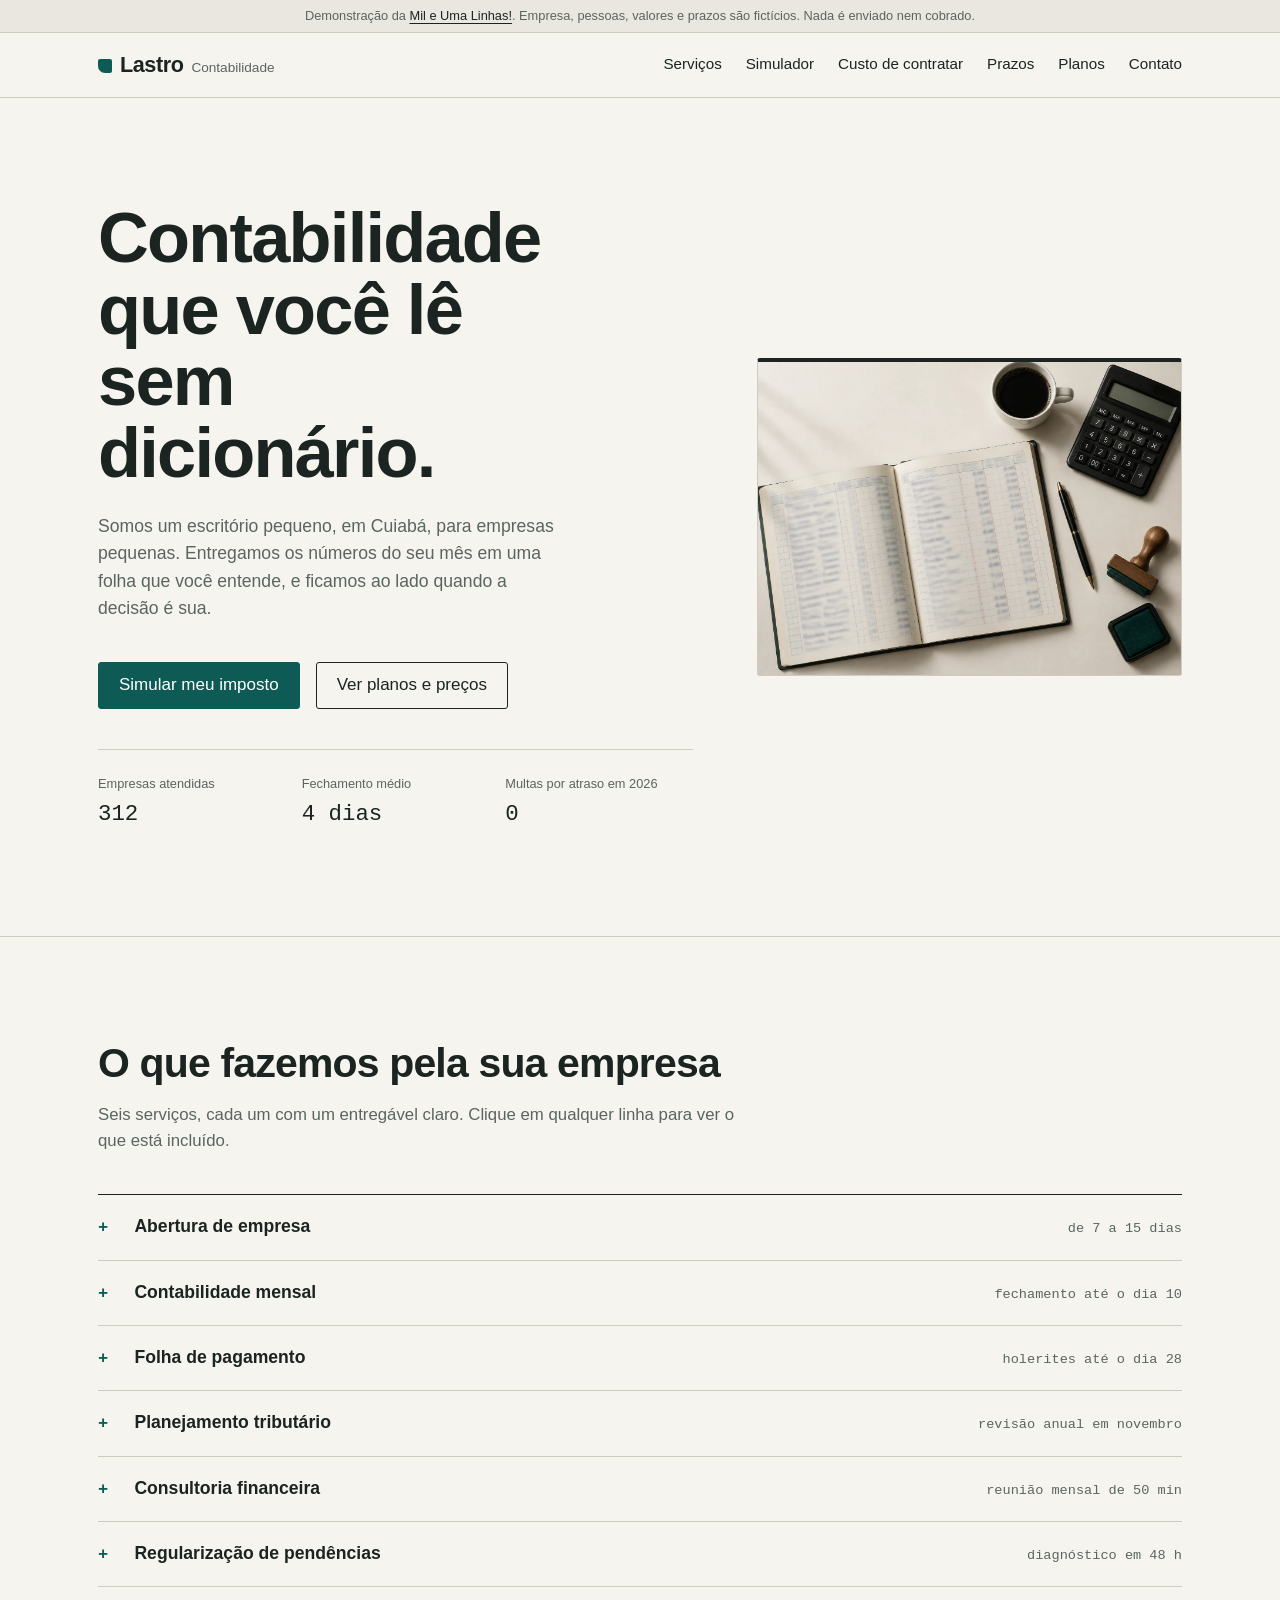
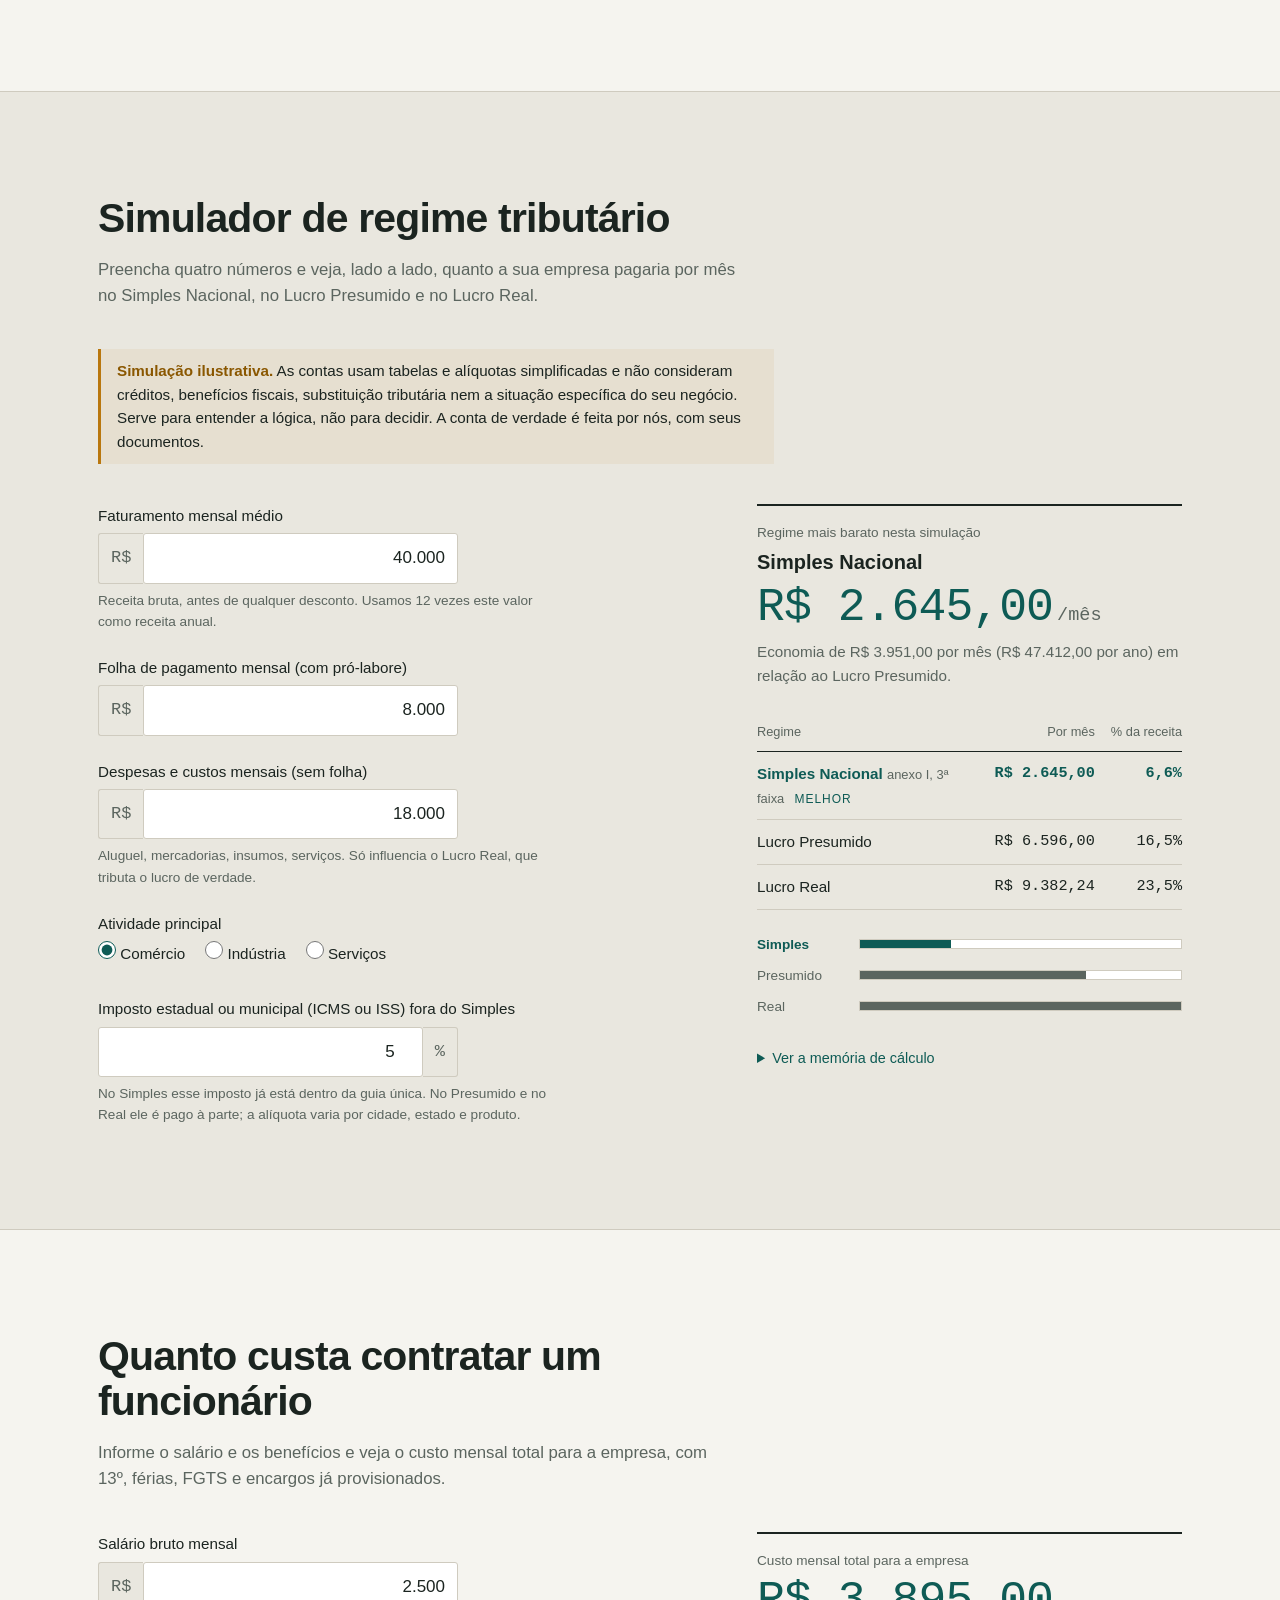
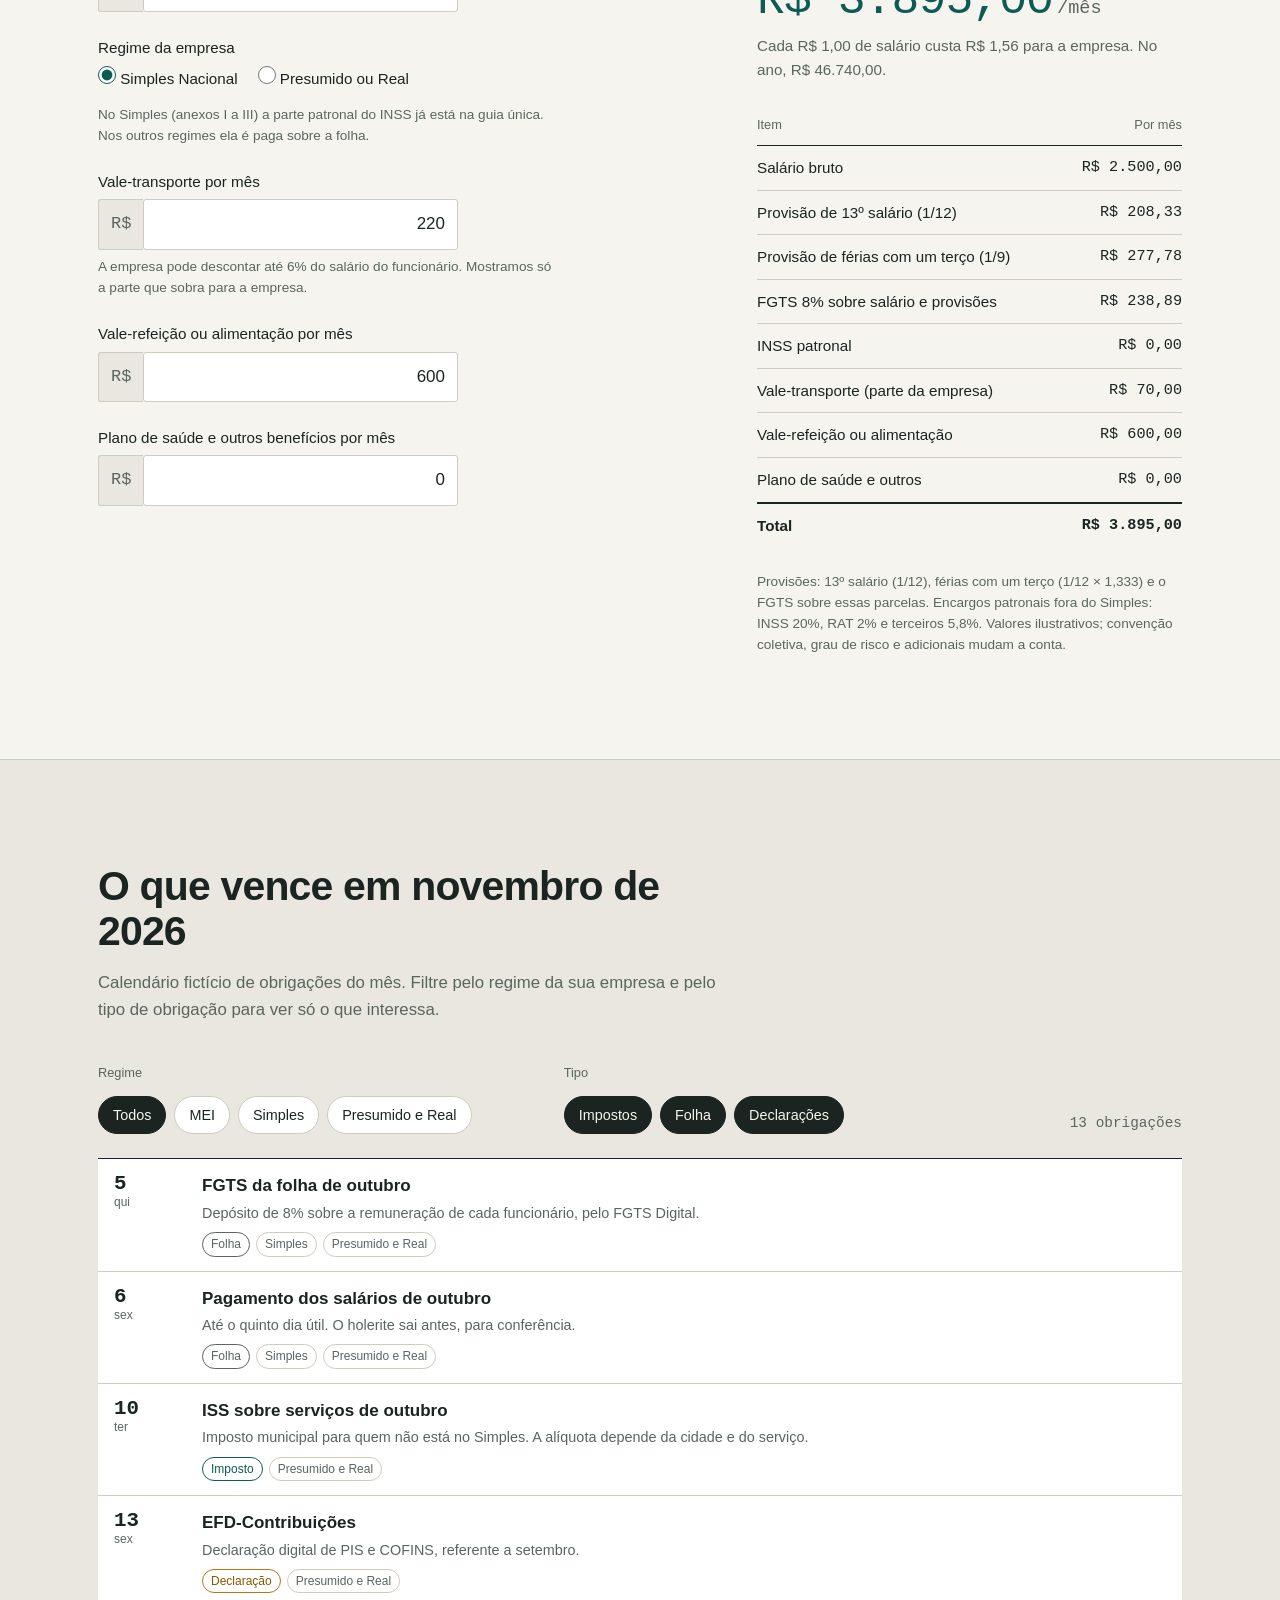
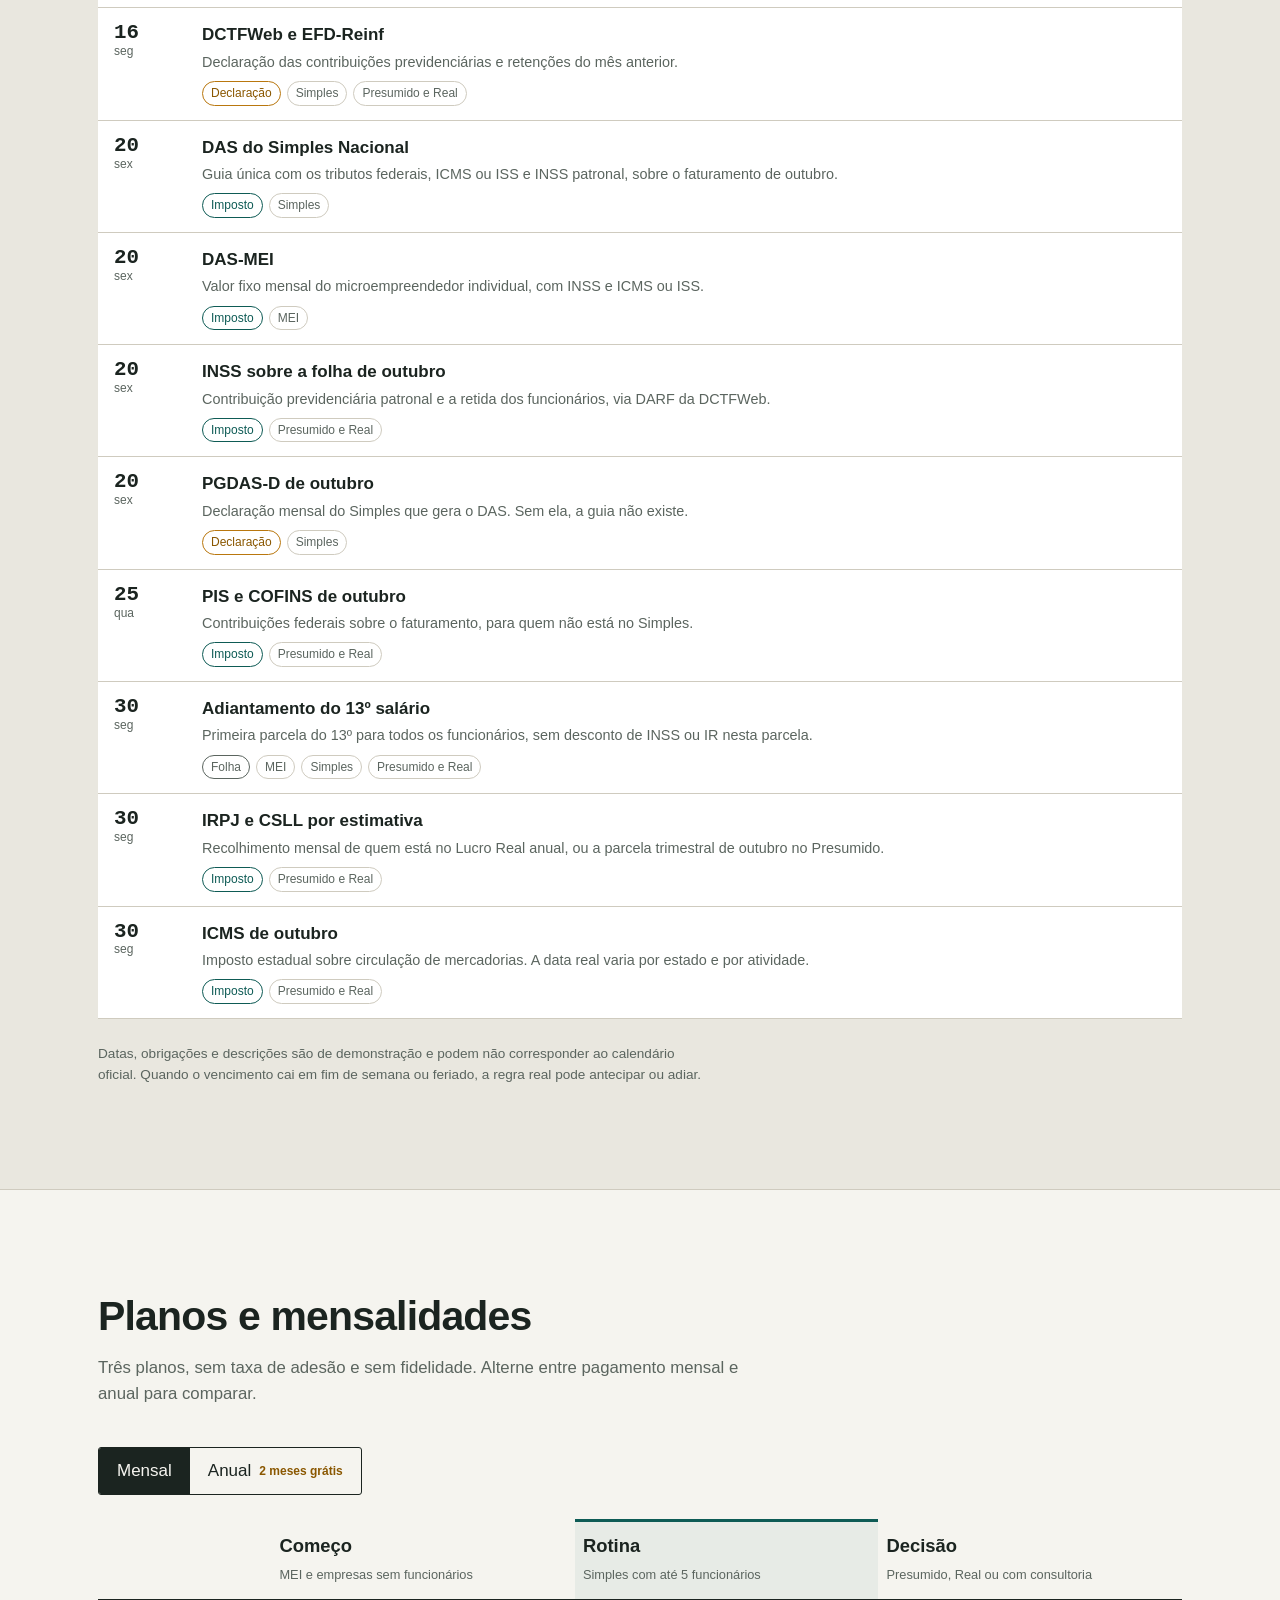
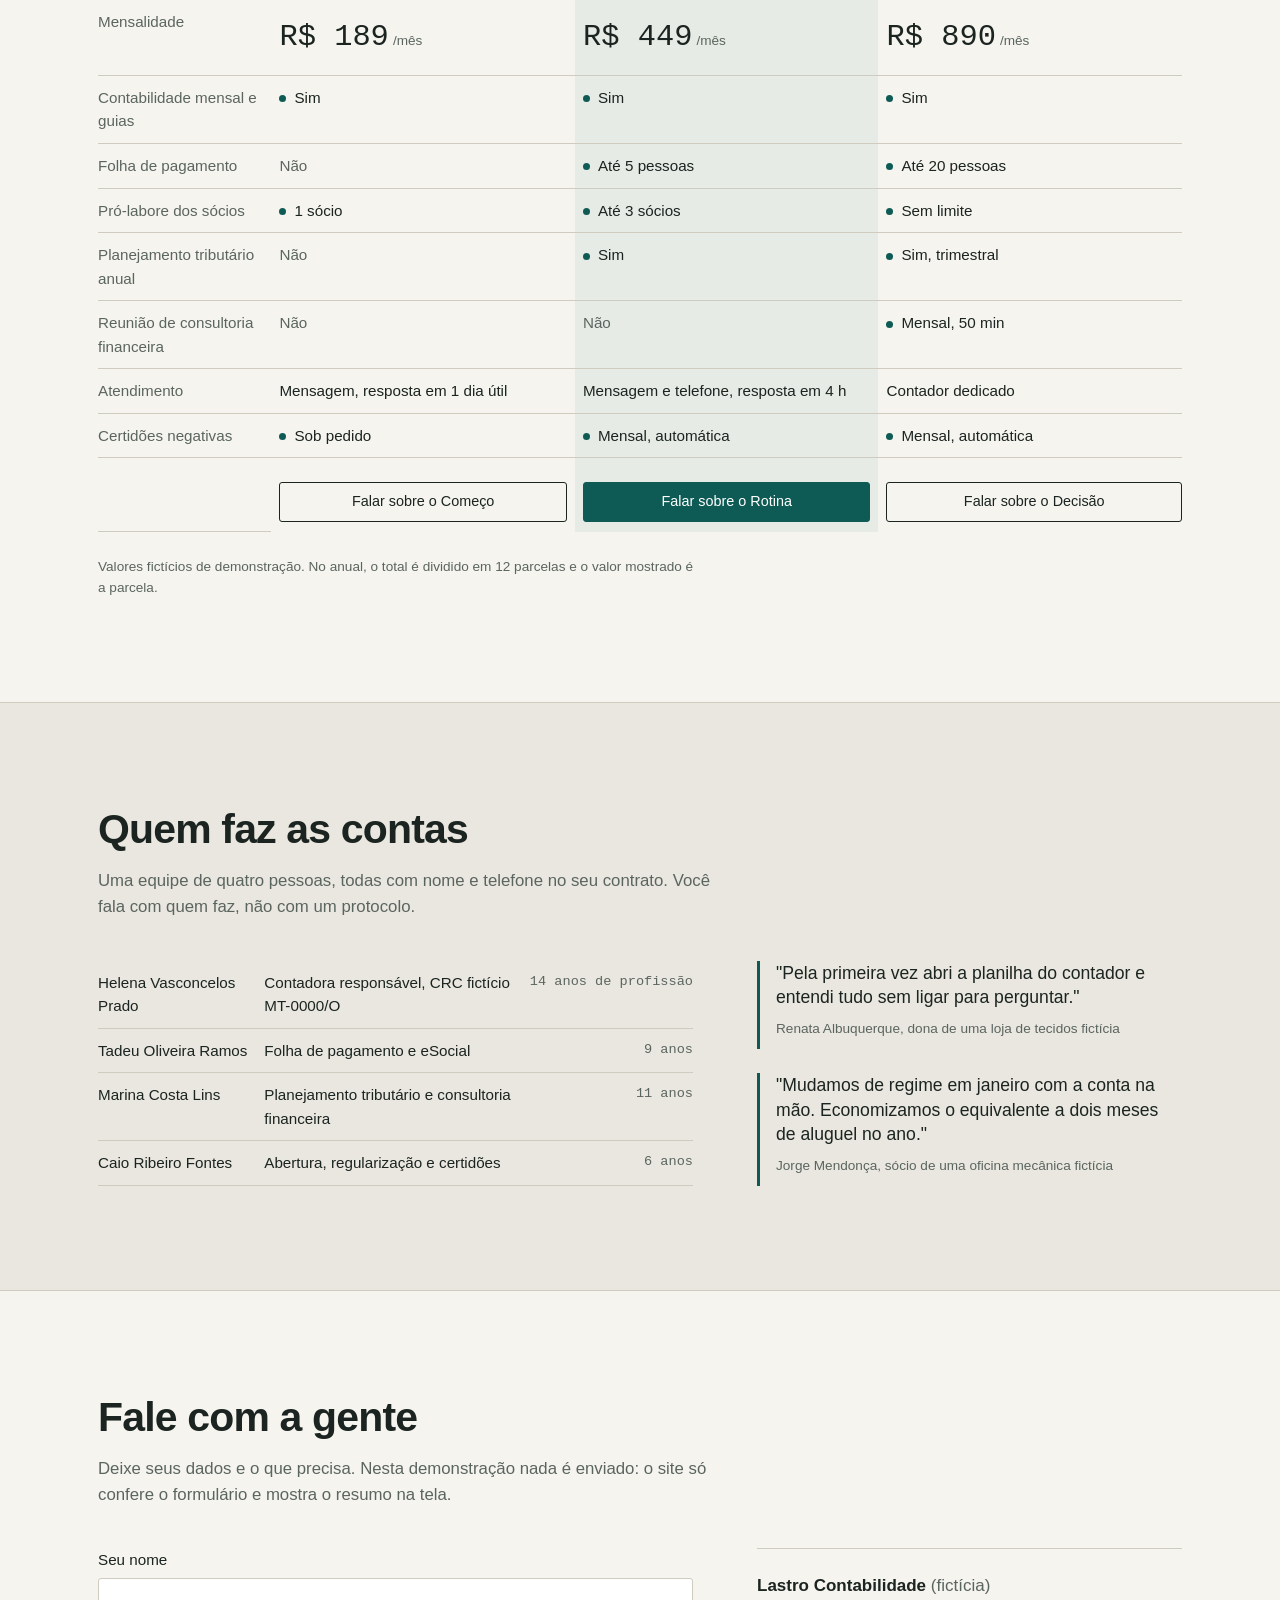
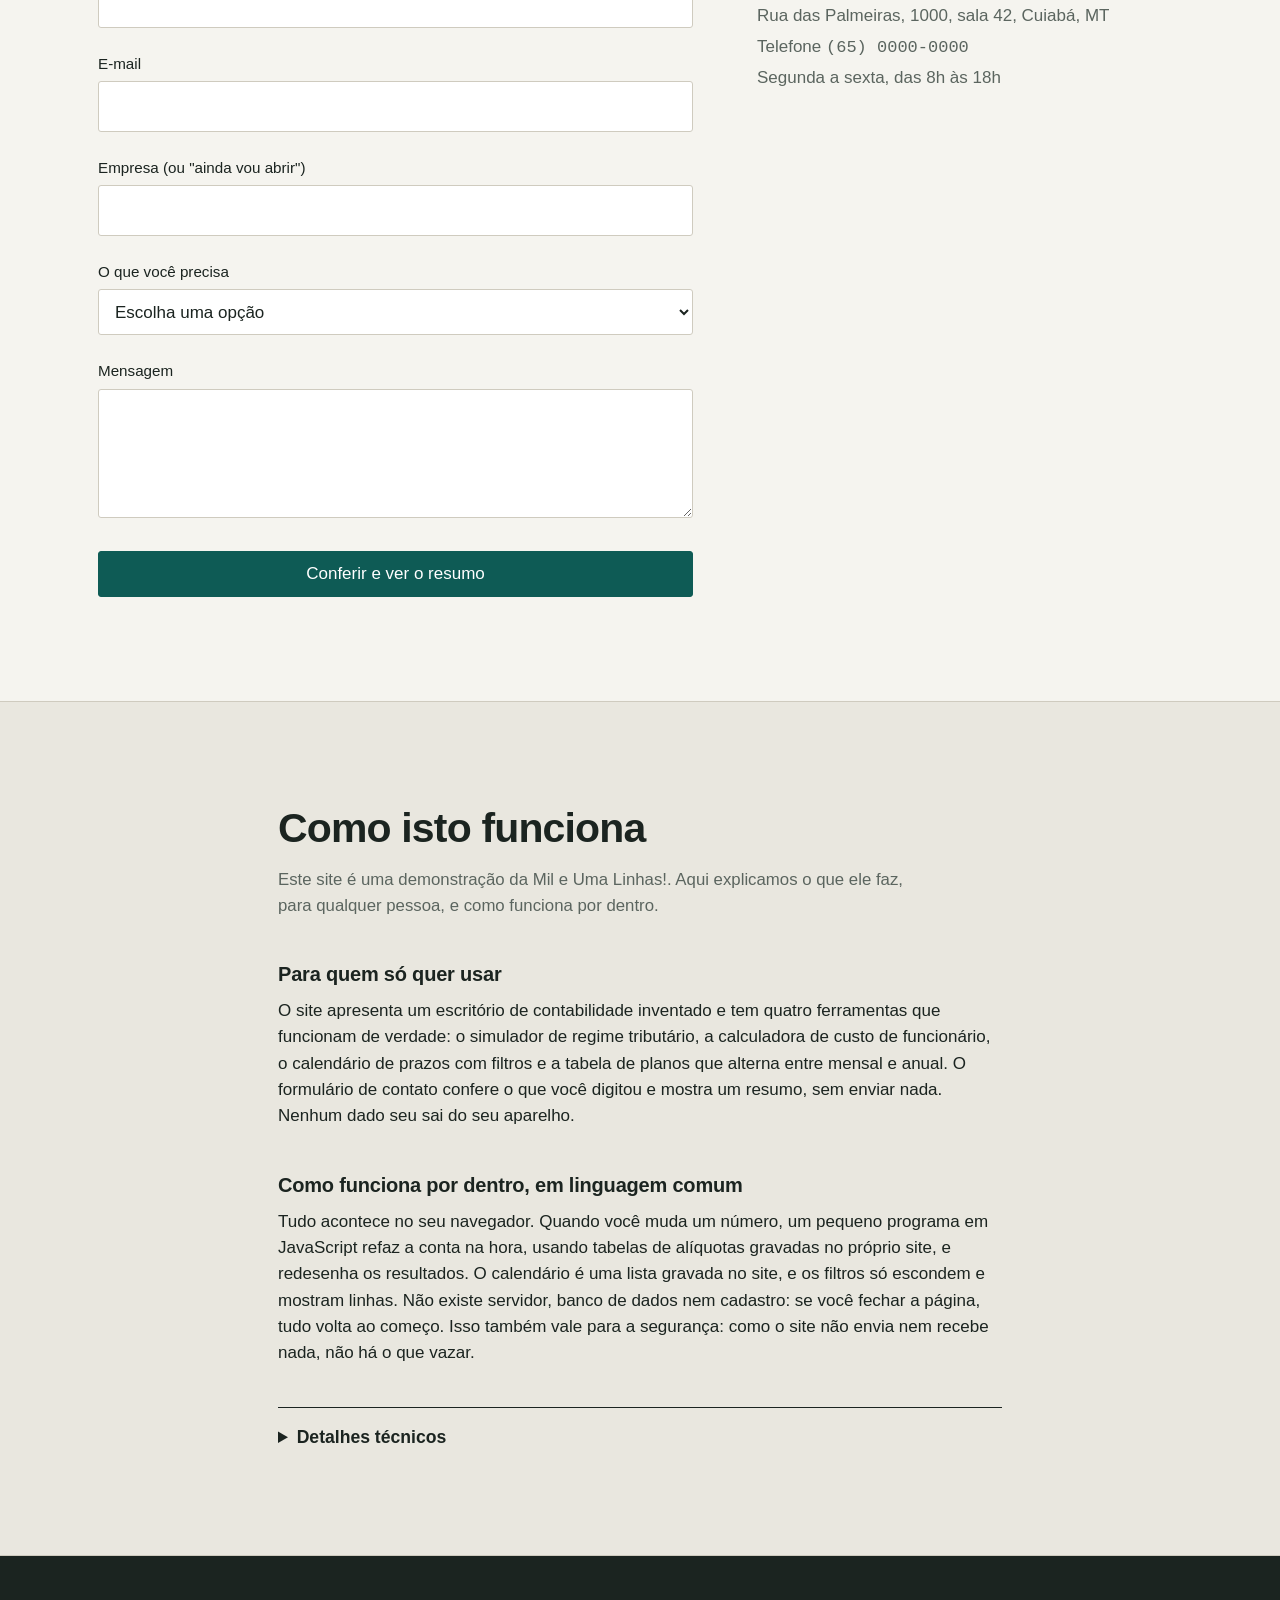
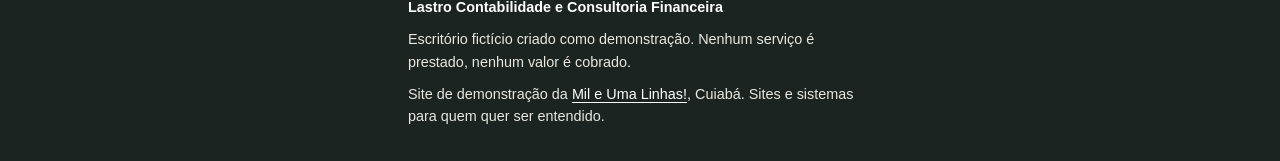
==== commit 037e3c9c: "Troca o hero desenhado por foto gerada por IA Substitui o painel de apuração desenhado em HTML e CSS" ====
--- a/index.html
+++ b/index.html
@@ -56,26 +56,8 @@
           </dl>
         </div>
 
-        <div class="folha" role="img" aria-label="Painel ilustrativo de apuração do mês: faturamento de 48.200 reais, DAS do Simples de 2.916 reais, FGTS de 1.104 reais, pró-labore de 2.824 reais, saldo a pagar de 6.844 reais, conferido.">
-          <div class="folha-cabecalho">
-            <span>Apuração do mês</span>
-            <span class="mono">out/2026</span>
-          </div>
-          <table class="folha-tabela" aria-hidden="true">
-            <tbody>
-              <tr><th>Faturamento bruto</th><td class="mono"><span data-conta="48200" data-moeda>R$ 48.200,00</span></td></tr>
-              <tr><th>DAS Simples Nacional</th><td class="mono"><span data-conta="2916" data-moeda>R$ 2.916,00</span></td></tr>
-              <tr><th>FGTS da equipe</th><td class="mono"><span data-conta="1104" data-moeda>R$ 1.104,00</span></td></tr>
-              <tr><th>Pró-labore e INSS</th><td class="mono"><span data-conta="2824" data-moeda>R$ 2.824,00</span></td></tr>
-            </tbody>
-            <tfoot>
-              <tr><th>Saldo a pagar no mês</th><td class="mono destaque"><span data-conta="6844" data-moeda>R$ 6.844,00</span></td></tr>
-            </tfoot>
-          </table>
-          <div class="folha-rodape" aria-hidden="true">
-            <span class="carimbo">Conferido</span>
-            <span class="folha-nota">4 guias, todas no prazo</span>
-          </div>
+        <div class="hero-foto-caixa">
+          <img class="hero-foto" src="img/hero.webp" width="1440" height="1080" alt="Mesa de escritório vista de cima: um livro-caixa aberto, com colunas e valores desfocados, uma xícara de café preto, uma calculadora preta, uma caneta esferográfica, um carimbo de madeira e uma almofada de tinta verde-escura." fetchpriority="high">
         </div>
       </div>
     </section>
--- a/assets/estilo.css
+++ b/assets/estilo.css
@@ -139,33 +139,24 @@
 .hero-dados dd { margin: 4px 0 0; font-family: var(--fonte-num); font-size: 1.4rem; font-weight: 500; }
 @media (max-width: 420px) { .hero-dados { grid-template-columns: 1fr; gap: var(--e2); } .hero-dados div { display: flex; justify-content: space-between; align-items: baseline; gap: 12px; } .hero-dados dd { margin: 0; } }
 
-/* A folha de apuração (imagem forte) */
-.folha {
-  background: #fff;
+/* A foto do hero (imagem forte): moldura como a da folha de razão, fio fino e filete de tinta no topo */
+.hero-foto-caixa {
+  aspect-ratio: 4 / 3;
+  background: #B1ACA2; /* média da foto: aparece enquanto ela carrega */
   border: 1px solid var(--fio);
   border-top: 4px solid var(--tinta);
-  padding: var(--e3);
-  position: relative;
-}
-.folha-cabecalho { display: flex; justify-content: space-between; align-items: baseline; font-weight: 700; padding-bottom: var(--e2); border-bottom: 1px solid var(--tinta); }
-.folha-cabecalho .mono { font-weight: 500; color: var(--grafite); font-size: 0.9rem; }
-.folha-tabela { width: 100%; border-collapse: collapse; margin-top: var(--e1); }
-.folha-tabela th, .folha-tabela td { padding: 7px 0; text-align: left; font-weight: 400; font-size: 0.95rem; line-height: 18px; }
-.folha-tabela td { text-align: right; white-space: nowrap; }
-.folha-tabela tbody tr { border-bottom: 1px dotted var(--fio); }
-.folha-tabela tfoot th, .folha-tabela tfoot td { font-weight: 700; padding-top: var(--e2); border-top: 2px solid var(--tinta); font-size: 1.05rem; }
-.folha-tabela .destaque { color: var(--petroleo); font-weight: 600; }
-.folha-rodape { display: flex; justify-content: space-between; align-items: center; margin-top: var(--e3); gap: var(--e2); flex-wrap: wrap; }
-.folha-nota { color: var(--grafite); font-size: 0.85rem; }
-.carimbo {
-  display: inline-block; font-weight: 700; text-transform: uppercase; letter-spacing: 0.12em; font-size: 0.75rem;
-  color: var(--petroleo); border: 2px solid var(--petroleo); padding: 4px 10px; border-radius: 3px; transform: rotate(-4deg);
-  opacity: 1;
-}
-.folha.animando .carimbo { opacity: 0; }
-.folha.carimbado .carimbo { animation: carimbar 320ms cubic-bezier(.2,.9,.3,1.2) forwards; }
-@keyframes carimbar { from { opacity: 0; transform: rotate(-4deg) scale(1.6); } to { opacity: 1; transform: rotate(-4deg) scale(1); } }
-@media (max-width: 380px) { .folha { padding: var(--e2); } .folha-tabela th, .folha-tabela td { font-size: 0.85rem; } }
+  border-radius: var(--raio);
+  overflow: hidden;
+}
+.hero-foto { display: block; width: 100%; height: 100%; object-fit: cover; }
+@media (max-width: 899px) {
+  .hero-foto-caixa { order: -1; } /* no celular a foto abre a página, o texto vem logo abaixo */
+  .hero { padding-top: var(--e3); }
+}
+@media (prefers-reduced-motion: no-preference) {
+  .hero-foto { animation: foto-entra 800ms ease-out both; }
+  @keyframes foto-entra { from { opacity: 0; } to { opacity: 1; } }
+}
 
 /* Seções */
 .secao { padding: var(--e5) 0; border-bottom: 1px solid var(--fio); scroll-margin-top: 64px; }
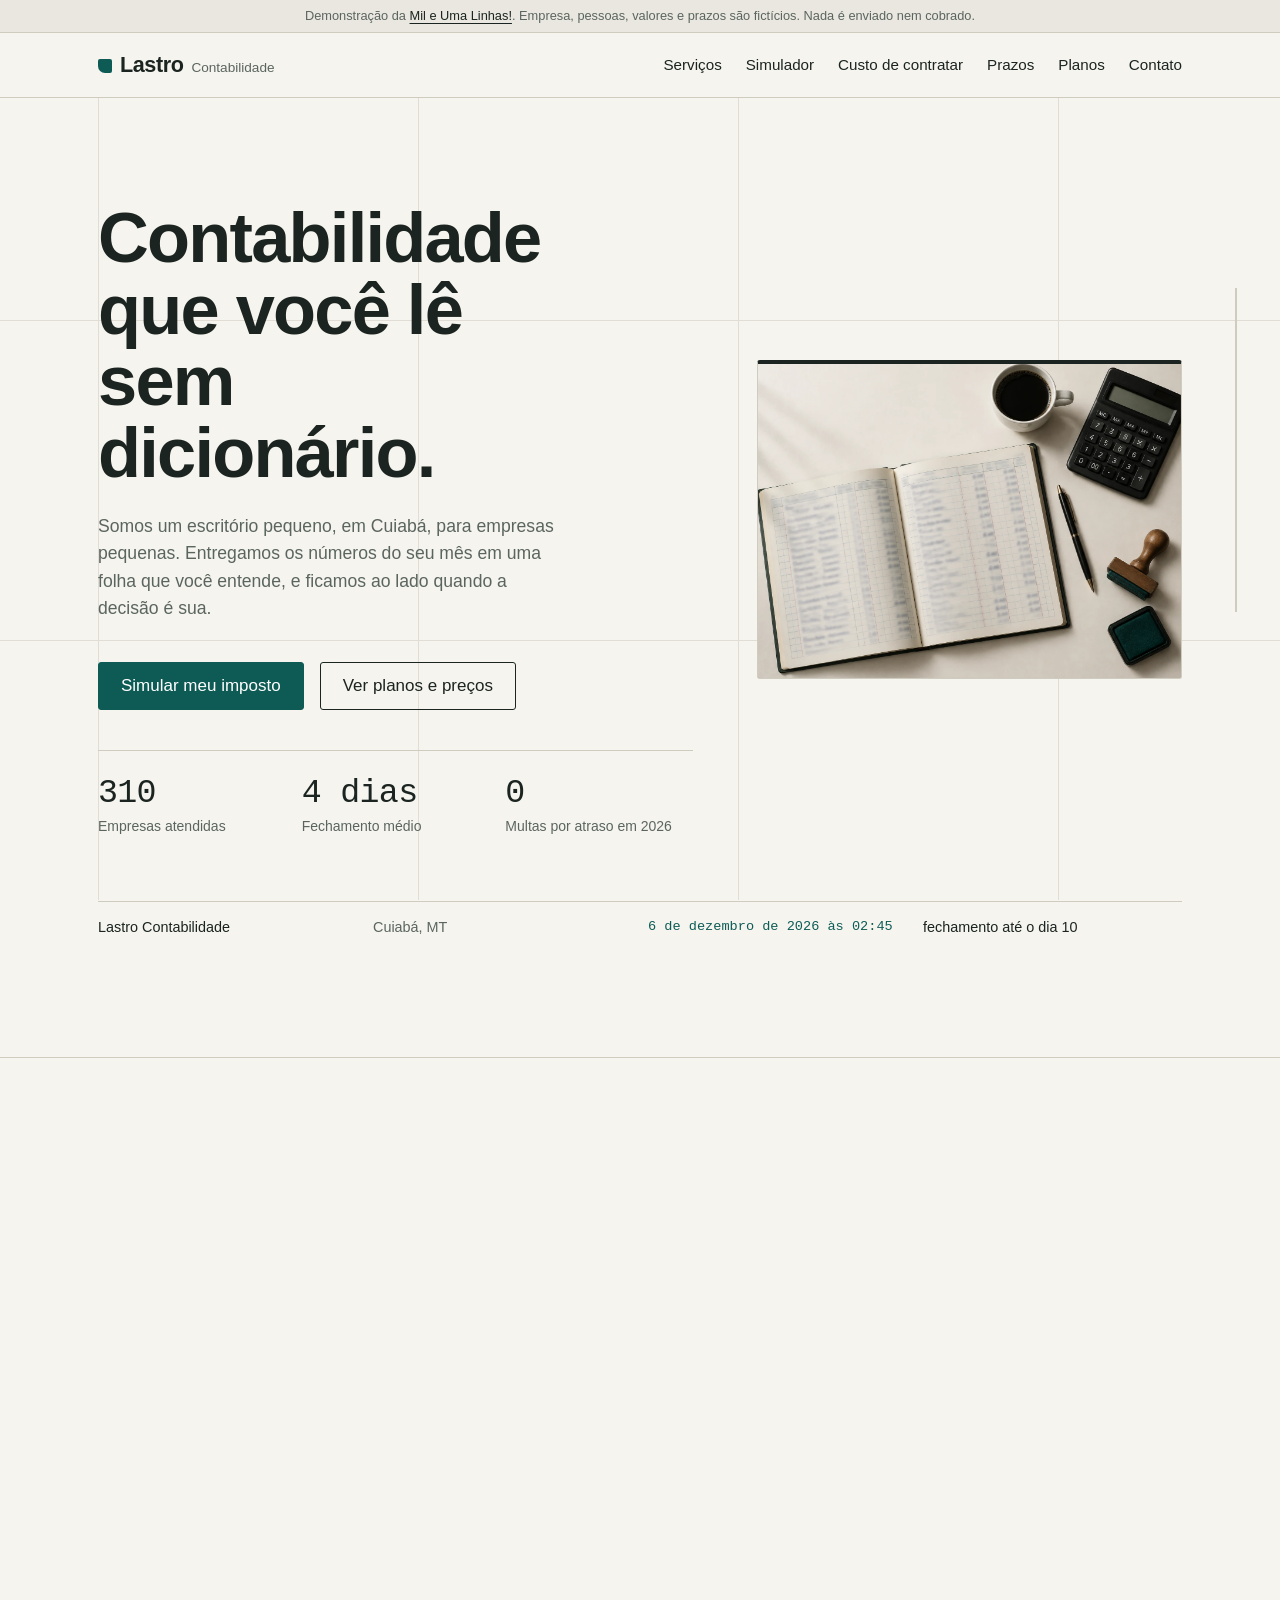
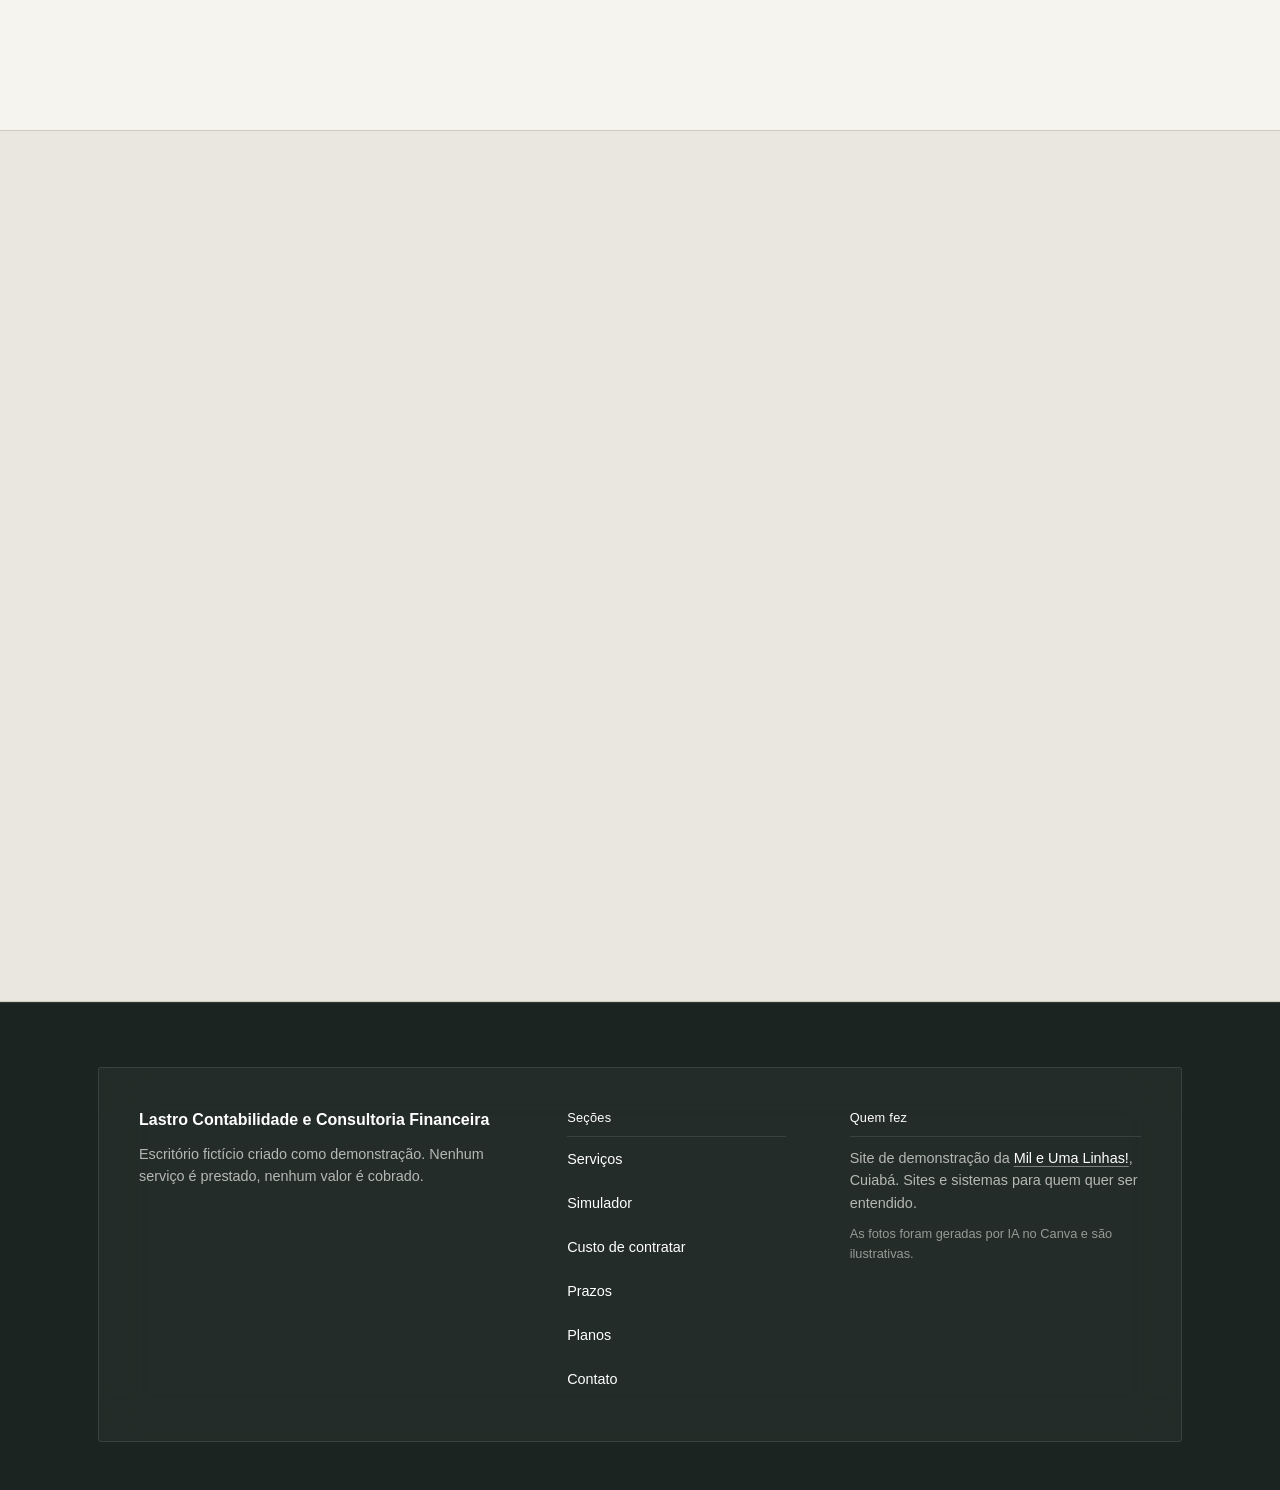
==== commit c11c862a: "Leva final: moneyincheck + sora na Lastro Aplica a dupla de design systems do plano (moneyincheck cl" ====
--- a/index.html
+++ b/index.html
@@ -11,6 +11,8 @@
   <link rel="stylesheet" href="assets/estilo.css">
 </head>
 <body>
+  <div id="decor" class="decor" aria-hidden="true"></div>
+  <div class="bussola" aria-hidden="true"><span class="bussola-preenchimento"></span></div>
   <a class="pular" href="#conteudo">Ir para o conteúdo</a>
 
   <p class="faixa-demo">Demonstração da <a href="https://mileumalinhas.com.br" rel="noopener">Mil e Uma Linhas!</a>. Empresa, pessoas, valores e prazos são fictícios. Nada é enviado nem cobrado.</p>
@@ -60,15 +62,28 @@
           <img class="hero-foto" src="img/hero.webp" width="1440" height="1080" alt="Mesa de escritório vista de cima: um livro-caixa aberto, com colunas e valores desfocados, uma xícara de café preto, uma calculadora preta, uma caneta esferográfica, um carimbo de madeira e uma almofada de tinta verde-escura." fetchpriority="high">
         </div>
       </div>
+      <div class="caixa">
+        <p class="meta-linha">
+          <span class="meta-marca">Lastro Contabilidade</span>
+          <span class="meta-lugar">Cuiabá, MT</span>
+          <span class="meta-agora mono" id="meta-agora">novembro de 2026</span>
+          <span class="meta-prazo">fechamento até o dia 10</span>
+        </p>
+      </div>
     </section>
 
     <!-- SERVIÇOS -->
     <section id="servicos" class="secao" aria-labelledby="servicos-titulo">
       <div class="caixa">
-        <header class="secao-cabecalho">
-          <h2 id="servicos-titulo">O que fazemos pela sua empresa</h2>
-          <p>Seis serviços, cada um com um entregável claro. Clique em qualquer linha para ver o que está incluído.</p>
-        </header>
+        <div class="servicos-topo">
+          <header class="secao-cabecalho">
+            <h2 id="servicos-titulo">O que fazemos pela sua empresa</h2>
+            <p>Seis serviços, cada um com um entregável claro. Clique em qualquer linha para ver o que está incluído.</p>
+          </header>
+          <figure class="foto servicos-foto">
+            <img src="img/mesa-fechamento-pastas.webp" width="1456" height="1088" alt="Mesa de escritório com pastas de papel organizadas, calculadora, carimbo de madeira com almofada verde-escura e uma xícara de café, vistos em ângulo." loading="lazy" decoding="async">
+          </figure>
+        </div>
         <ul class="servicos">
           <li>
             <details>
@@ -118,7 +133,10 @@
           <p>Preencha quatro números e veja, lado a lado, quanto a sua empresa pagaria por mês no Simples Nacional, no Lucro Presumido e no Lucro Real.</p>
         </header>
 
-        <p class="aviso" role="note"><strong>Simulação ilustrativa.</strong> As contas usam tabelas e alíquotas simplificadas e não consideram créditos, benefícios fiscais, substituição tributária nem a situação específica do seu negócio. Serve para entender a lógica, não para decidir. A conta de verdade é feita por nós, com seus documentos.</p>
+        <div class="aviso" role="note">
+          <p class="aviso-titulo">Simulação ilustrativa</p>
+          <p>As contas usam tabelas e alíquotas simplificadas e não consideram créditos, benefícios fiscais, substituição tributária nem a situação específica do seu negócio. Serve para entender a lógica, não para decidir. <a class="aviso-acao" href="#contato">Como fazemos a conta de verdade</a></p>
+        </div>
 
         <div class="duas-colunas">
           <form class="formulario" id="sim-form" novalidate>
@@ -170,8 +188,15 @@
           </form>
 
           <div class="resultado" aria-live="polite" id="sim-resultado">
-            <p class="resultado-rotulo">Regime mais barato nesta simulação</p>
-            <p class="resultado-nome" id="sim-melhor-nome">Simples Nacional</p>
+            <div class="resultado-topo">
+              <div>
+                <p class="resultado-rotulo">Regime mais barato nesta simulação</p>
+                <p class="resultado-nome" id="sim-melhor-nome">Simples Nacional</p>
+              </div>
+              <figure class="foto foto-quadrada resultado-foto">
+                <img src="img/carimbo-conferido.webp" width="1024" height="1024" alt="Carimbo de madeira apoiado sobre uma folha de apuração com colunas desfocadas e uma marca verde-escura recém-carimbada." loading="lazy" decoding="async">
+              </figure>
+            </div>
             <p class="resultado-numero mono" id="sim-melhor-valor">R$ 0,00<span class="resultado-unidade">/mês</span></p>
             <p class="resultado-nota" id="sim-melhor-nota"></p>
 
@@ -187,10 +212,20 @@
               </tbody>
             </table>
 
-            <div class="barras" id="sim-barras" aria-hidden="true">
-              <div class="barra" data-regime="simples"><span class="barra-rotulo">Simples</span><span class="barra-trilho"><span class="barra-valor"></span></span></div>
-              <div class="barra" data-regime="presumido"><span class="barra-rotulo">Presumido</span><span class="barra-trilho"><span class="barra-valor"></span></span></div>
-              <div class="barra" data-regime="real"><span class="barra-rotulo">Real</span><span class="barra-trilho"><span class="barra-valor"></span></span></div>
+            <div class="dados-regimes" aria-hidden="true">
+              <div class="barras" id="sim-barras">
+                <div class="barra" data-regime="simples"><span class="barra-rotulo">Simples</span><span class="barra-trilho"><span class="barra-valor"></span></span><span class="barra-numero mono"></span></div>
+                <div class="barra" data-regime="presumido"><span class="barra-rotulo">Presumido</span><span class="barra-trilho"><span class="barra-valor"></span></span><span class="barra-numero mono"></span></div>
+                <div class="barra" data-regime="real"><span class="barra-rotulo">Real</span><span class="barra-trilho"><span class="barra-valor"></span></span><span class="barra-numero mono"></span></div>
+              </div>
+              <div class="donut-caixa">
+                <svg class="donut" id="sim-donut" viewBox="0 0 96 96" width="96" height="96" focusable="false">
+                  <circle class="donut-trilho" cx="48" cy="48" r="40" />
+                  <circle class="donut-valor" cx="48" cy="48" r="40" />
+                  <text class="donut-numero" x="48" y="48" text-anchor="middle" dominant-baseline="central" id="sim-donut-numero">0%</text>
+                </svg>
+                <p class="donut-legenda">da receita no regime mais barato</p>
+              </div>
             </div>
 
             <details class="memoria">
@@ -258,7 +293,12 @@
           </form>
 
           <div class="resultado" aria-live="polite">
-            <p class="resultado-rotulo">Custo mensal total para a empresa</p>
+            <div class="resultado-topo">
+              <p class="resultado-rotulo">Custo mensal total para a empresa</p>
+              <figure class="foto foto-quadrada custo-foto">
+                <img src="img/cracha-folha-pagamento.webp" width="1024" height="1024" alt="Crachá em branco com cordão verde-escuro, um envelope kraft fechado e uma caneta sobre mesa em tom de papel." loading="lazy" decoding="async">
+              </figure>
+            </div>
             <p class="resultado-numero mono" id="custo-total">R$ 0,00<span class="resultado-unidade">/mês</span></p>
             <p class="resultado-nota" id="custo-multiplicador"></p>
 
@@ -283,21 +323,26 @@
           <p>Calendário fictício de obrigações do mês. Filtre pelo regime da sua empresa e pelo tipo de obrigação para ver só o que interessa.</p>
         </header>
 
-        <div class="filtros" role="group" aria-label="Filtros do calendário">
-          <fieldset class="filtro-grupo">
-            <legend>Regime</legend>
-            <label class="chip"><input type="radio" name="f-regime" value="todos" checked><span>Todos</span></label>
-            <label class="chip"><input type="radio" name="f-regime" value="mei"><span>MEI</span></label>
-            <label class="chip"><input type="radio" name="f-regime" value="simples"><span>Simples</span></label>
-            <label class="chip"><input type="radio" name="f-regime" value="presumido"><span>Presumido e Real</span></label>
-          </fieldset>
-          <fieldset class="filtro-grupo">
-            <legend>Tipo</legend>
-            <label class="chip"><input type="checkbox" name="f-tipo" value="imposto" checked><span>Impostos</span></label>
-            <label class="chip"><input type="checkbox" name="f-tipo" value="folha" checked><span>Folha</span></label>
-            <label class="chip"><input type="checkbox" name="f-tipo" value="declaracao" checked><span>Declarações</span></label>
-          </fieldset>
-          <p class="filtros-contagem" id="prazos-contagem" aria-live="polite"></p>
+        <div class="prazos-topo">
+          <div class="filtros" role="group" aria-label="Filtros do calendário">
+            <fieldset class="filtro-grupo">
+              <legend>Regime</legend>
+              <label class="chip"><input type="radio" name="f-regime" value="todos" checked><span>Todos</span></label>
+              <label class="chip"><input type="radio" name="f-regime" value="mei"><span>MEI</span></label>
+              <label class="chip"><input type="radio" name="f-regime" value="simples"><span>Simples</span></label>
+              <label class="chip"><input type="radio" name="f-regime" value="presumido"><span>Presumido e Real</span></label>
+            </fieldset>
+            <fieldset class="filtro-grupo">
+              <legend>Tipo</legend>
+              <label class="chip"><input type="checkbox" name="f-tipo" value="imposto" checked><span>Impostos</span></label>
+              <label class="chip"><input type="checkbox" name="f-tipo" value="folha" checked><span>Folha</span></label>
+              <label class="chip"><input type="checkbox" name="f-tipo" value="declaracao" checked><span>Declarações</span></label>
+            </fieldset>
+            <p class="filtros-contagem" id="prazos-contagem" aria-live="polite"></p>
+          </div>
+          <figure class="foto prazos-foto">
+            <img src="img/calendario-mesa-clipes.webp" width="1456" height="970" alt="Calendário de mesa de papel com alguns dias marcados por clipes âmbar e um lápis apoiado, sobre mesa em tom de papel." loading="lazy" decoding="async">
+          </figure>
         </div>
 
         <ol class="agenda" id="agenda"></ol>
@@ -326,7 +371,7 @@
               <tr>
                 <th scope="col"><span class="visualmente-oculto">Item</span></th>
                 <th scope="col">Começo<span class="plano-para">MEI e empresas sem funcionários</span></th>
-                <th scope="col" class="plano-destaque">Rotina<span class="plano-para">Simples com até 5 funcionários</span></th>
+                <th scope="col" class="plano-destaque"><span class="selo">mais escolhido</span>Rotina<span class="plano-para">Simples com até 5 funcionários</span></th>
                 <th scope="col">Decisão<span class="plano-para">Presumido, Real ou com consultoria</span></th>
               </tr>
             </thead>
@@ -337,13 +382,13 @@
                 <td data-plano="Rotina" class="plano-destaque"><span class="preco mono" data-mensal="449" data-anual="374">R$ 449</span><span class="preco-unidade">/mês</span></td>
                 <td data-plano="Decisão"><span class="preco mono" data-mensal="890" data-anual="742">R$ 890</span><span class="preco-unidade">/mês</span></td>
               </tr>
-              <tr><th scope="row">Contabilidade mensal e guias</th><td data-plano="Começo" data-sim>Sim</td><td data-plano="Rotina" class="plano-destaque" data-sim>Sim</td><td data-plano="Decisão" data-sim>Sim</td></tr>
-              <tr><th scope="row">Folha de pagamento</th><td data-plano="Começo" data-nao>Não</td><td data-plano="Rotina" class="plano-destaque" data-sim>Até 5 pessoas</td><td data-plano="Decisão" data-sim>Até 20 pessoas</td></tr>
-              <tr><th scope="row">Pró-labore dos sócios</th><td data-plano="Começo" data-sim>1 sócio</td><td data-plano="Rotina" class="plano-destaque" data-sim>Até 3 sócios</td><td data-plano="Decisão" data-sim>Sem limite</td></tr>
-              <tr><th scope="row">Planejamento tributário anual</th><td data-plano="Começo" data-nao>Não</td><td data-plano="Rotina" class="plano-destaque" data-sim>Sim</td><td data-plano="Decisão" data-sim>Sim, trimestral</td></tr>
+              <tr><th scope="row">Contabilidade mensal e guias</th><td data-plano="Começo" data-sim>Sim</td><td data-plano="Rotina" class="plano-destaque" data-sim><svg class="check" viewBox="0 0 14 14" width="14" height="14" aria-hidden="true" focusable="false"><path d="M2.5 7.5 5.6 10.5 11.5 3.8" fill="none" stroke="currentColor" stroke-width="1.8" stroke-linecap="round" stroke-linejoin="round"/></svg>Sim</td><td data-plano="Decisão" data-sim>Sim</td></tr>
+              <tr><th scope="row">Folha de pagamento</th><td data-plano="Começo" data-nao>Não</td><td data-plano="Rotina" class="plano-destaque" data-sim><svg class="check" viewBox="0 0 14 14" width="14" height="14" aria-hidden="true" focusable="false"><path d="M2.5 7.5 5.6 10.5 11.5 3.8" fill="none" stroke="currentColor" stroke-width="1.8" stroke-linecap="round" stroke-linejoin="round"/></svg>Até 5 pessoas</td><td data-plano="Decisão" data-sim>Até 20 pessoas</td></tr>
+              <tr><th scope="row">Pró-labore dos sócios</th><td data-plano="Começo" data-sim>1 sócio</td><td data-plano="Rotina" class="plano-destaque" data-sim><svg class="check" viewBox="0 0 14 14" width="14" height="14" aria-hidden="true" focusable="false"><path d="M2.5 7.5 5.6 10.5 11.5 3.8" fill="none" stroke="currentColor" stroke-width="1.8" stroke-linecap="round" stroke-linejoin="round"/></svg>Até 3 sócios</td><td data-plano="Decisão" data-sim>Sem limite</td></tr>
+              <tr><th scope="row">Planejamento tributário anual</th><td data-plano="Começo" data-nao>Não</td><td data-plano="Rotina" class="plano-destaque" data-sim><svg class="check" viewBox="0 0 14 14" width="14" height="14" aria-hidden="true" focusable="false"><path d="M2.5 7.5 5.6 10.5 11.5 3.8" fill="none" stroke="currentColor" stroke-width="1.8" stroke-linecap="round" stroke-linejoin="round"/></svg>Sim</td><td data-plano="Decisão" data-sim>Sim, trimestral</td></tr>
               <tr><th scope="row">Reunião de consultoria financeira</th><td data-plano="Começo" data-nao>Não</td><td data-plano="Rotina" class="plano-destaque" data-nao>Não</td><td data-plano="Decisão" data-sim>Mensal, 50 min</td></tr>
               <tr><th scope="row">Atendimento</th><td data-plano="Começo">Mensagem, resposta em 1 dia útil</td><td data-plano="Rotina" class="plano-destaque">Mensagem e telefone, resposta em 4 h</td><td data-plano="Decisão">Contador dedicado</td></tr>
-              <tr><th scope="row">Certidões negativas</th><td data-plano="Começo" data-sim>Sob pedido</td><td data-plano="Rotina" class="plano-destaque" data-sim>Mensal, automática</td><td data-plano="Decisão" data-sim>Mensal, automática</td></tr>
+              <tr><th scope="row">Certidões negativas</th><td data-plano="Começo" data-sim>Sob pedido</td><td data-plano="Rotina" class="plano-destaque" data-sim><svg class="check" viewBox="0 0 14 14" width="14" height="14" aria-hidden="true" focusable="false"><path d="M2.5 7.5 5.6 10.5 11.5 3.8" fill="none" stroke="currentColor" stroke-width="1.8" stroke-linecap="round" stroke-linejoin="round"/></svg>Mensal, automática</td><td data-plano="Decisão" data-sim>Mensal, automática</td></tr>
               <tr class="linha-acao">
                 <th scope="row"><span class="visualmente-oculto">Contratar</span></th>
                 <td data-plano="Começo"><a class="botao botao-secundario" href="#contato">Falar sobre o Começo</a></td>
@@ -364,20 +409,23 @@
           <h2 id="sobre-titulo">Quem faz as contas</h2>
           <p>Uma equipe de quatro pessoas, todas com nome e telefone no seu contrato. Você fala com quem faz, não com um protocolo.</p>
         </header>
+        <figure class="foto equipe-foto">
+          <img src="img/equipe-escritorio-janela.webp" width="1456" height="816" alt="Quatro pessoas adultas vistas de costas em um escritório claro, em pé diante de uma janela, com pastas e um livro-caixa sobre a mesa comprida." loading="lazy" decoding="async">
+        </figure>
         <div class="equipe-e-vozes">
           <table class="tabela tabela-equipe">
             <caption class="visualmente-oculto">Equipe do escritório</caption>
             <tbody>
-              <tr><th scope="row">Helena Vasconcelos Prado</th><td>Contadora responsável, CRC fictício MT-0000/O</td><td class="mono">14 anos de profissão</td></tr>
-              <tr><th scope="row">Tadeu Oliveira Ramos</th><td>Folha de pagamento e eSocial</td><td class="mono">9 anos</td></tr>
-              <tr><th scope="row">Marina Costa Lins</th><td>Planejamento tributário e consultoria financeira</td><td class="mono">11 anos</td></tr>
-              <tr><th scope="row">Caio Ribeiro Fontes</th><td>Abertura, regularização e certidões</td><td class="mono">6 anos</td></tr>
+              <tr tabindex="0"><td class="retrato-celula"><span class="retrato" aria-hidden="true"><svg viewBox="0 0 64 64" width="64" height="64" focusable="false"><rect width="64" height="64" fill="#0E5B55"/><circle cx="32" cy="24" r="11" fill="#E9E7DF"/><path d="M12 58c2-12 10-18 20-18s18 6 20 18Z" fill="#E9E7DF"/><text x="32" y="60" text-anchor="middle" font-family="Archivo, Arial, sans-serif" font-size="9" font-weight="700" fill="#0E5B55">HVP</text></svg></span></td><th scope="row">Helena Vasconcelos Prado</th><td>Contadora responsável, CRC fictício MT-0000/O</td><td class="mono">14 anos de profissão</td></tr>
+              <tr tabindex="0"><td class="retrato-celula"><span class="retrato" aria-hidden="true"><svg viewBox="0 0 64 64" width="64" height="64" focusable="false"><rect width="64" height="64" fill="#0E5B55"/><circle cx="32" cy="24" r="11" fill="#E9E7DF"/><path d="M12 58c2-12 10-18 20-18s18 6 20 18Z" fill="#E9E7DF"/><text x="32" y="60" text-anchor="middle" font-family="Archivo, Arial, sans-serif" font-size="9" font-weight="700" fill="#0E5B55">TOR</text></svg></span></td><th scope="row">Tadeu Oliveira Ramos</th><td>Folha de pagamento e eSocial</td><td class="mono">9 anos</td></tr>
+              <tr tabindex="0"><td class="retrato-celula"><span class="retrato" aria-hidden="true"><svg viewBox="0 0 64 64" width="64" height="64" focusable="false"><rect width="64" height="64" fill="#0E5B55"/><circle cx="32" cy="24" r="11" fill="#E9E7DF"/><path d="M12 58c2-12 10-18 20-18s18 6 20 18Z" fill="#E9E7DF"/><text x="32" y="60" text-anchor="middle" font-family="Archivo, Arial, sans-serif" font-size="9" font-weight="700" fill="#0E5B55">MCL</text></svg></span></td><th scope="row">Marina Costa Lins</th><td>Planejamento tributário e consultoria financeira</td><td class="mono">11 anos</td></tr>
+              <tr tabindex="0"><td class="retrato-celula"><span class="retrato" aria-hidden="true"><svg viewBox="0 0 64 64" width="64" height="64" focusable="false"><rect width="64" height="64" fill="#0E5B55"/><circle cx="32" cy="24" r="11" fill="#E9E7DF"/><path d="M12 58c2-12 10-18 20-18s18 6 20 18Z" fill="#E9E7DF"/><text x="32" y="60" text-anchor="middle" font-family="Archivo, Arial, sans-serif" font-size="9" font-weight="700" fill="#0E5B55">CRF</text></svg></span></td><th scope="row">Caio Ribeiro Fontes</th><td>Abertura, regularização e certidões</td><td class="mono">6 anos</td></tr>
             </tbody>
           </table>
           <div class="vozes">
             <blockquote>
               <p>"Pela primeira vez abri a planilha do contador e entendi tudo sem ligar para perguntar."</p>
-              <footer>Renata Albuquerque, dona de uma loja de tecidos fictícia</footer>
+              <footer class="voz-com-foto"><img class="voz-foto" src="img/depoimento-loja-tecidos.webp" width="1024" height="1024" alt="Rolos de tecido em tons de creme, verde-escuro e terracota empilhados em uma prateleira de madeira de loja pequena." loading="lazy" decoding="async"><span>Renata Albuquerque, dona de uma loja de tecidos fictícia</span></footer>
             </blockquote>
             <blockquote>
               <p>"Mudamos de regime em janeiro com a conta na mão. Economizamos o equivalente a dois meses de aluguel no ano."</p>
@@ -425,7 +473,7 @@
               <textarea id="ct-mensagem" name="mensagem" rows="4" required minlength="10"></textarea>
             </div>
             <p class="erro" id="ct-erro" role="alert" hidden></p>
-            <button class="botao botao-primario" type="submit">Conferir e ver o resumo</button>
+            <button class="botao botao-primario botao-conferir" type="submit"><span class="botao-conferir-texto">Conferir e ver o resumo</span><span class="botao-spinner" aria-hidden="true"></span></button>
           </form>
           <div>
             <div class="resultado resultado-contato" id="ct-resumo" aria-live="polite" hidden>
@@ -433,6 +481,9 @@
               <dl class="resumo-lista" id="ct-resumo-lista"></dl>
               <p class="nota-pequena">Em um site de verdade, este resumo iria para o e-mail do escritório. Aqui ele fica só na sua tela.</p>
             </div>
+            <figure class="foto contato-foto">
+              <img src="img/recepcao-escritorio.webp" width="1456" height="1088" alt="Recepção pequena de escritório com balcão de madeira clara, placa em branco na parede, uma planta e luz de manhã pela janela." loading="lazy" decoding="async">
+            </figure>
             <address class="endereco">
               <p><strong>Lastro Contabilidade</strong> (fictícia)</p>
               <p>Rua das Palmeiras, 1000, sala 42, Cuiabá, MT</p>
@@ -472,10 +523,27 @@
   </main>
 
   <footer class="rodape">
-    <div class="caixa rodape-grade">
-      <p class="rodape-marca">Lastro Contabilidade e Consultoria Financeira</p>
-      <p>Escritório fictício criado como demonstração. Nenhum serviço é prestado, nenhum valor é cobrado.</p>
-      <p>Site de demonstração da <a href="https://mileumalinhas.com.br" rel="noopener">Mil e Uma Linhas!</a>, Cuiabá. Sites e sistemas para quem quer ser entendido.</p>
+    <div class="caixa">
+      <div class="rodape-vidro rodape-grade">
+        <div class="rodape-coluna">
+          <p class="rodape-marca">Lastro Contabilidade e Consultoria Financeira</p>
+          <p>Escritório fictício criado como demonstração. Nenhum serviço é prestado, nenhum valor é cobrado.</p>
+        </div>
+        <nav class="rodape-coluna rodape-atalhos" aria-label="Atalhos das seções">
+          <p class="rodape-titulo">Seções</p>
+          <a href="#servicos">Serviços</a>
+          <a href="#simulador">Simulador</a>
+          <a href="#custo">Custo de contratar</a>
+          <a href="#prazos">Prazos</a>
+          <a href="#planos">Planos</a>
+          <a href="#contato">Contato</a>
+        </nav>
+        <div class="rodape-coluna">
+          <p class="rodape-titulo">Quem fez</p>
+          <p>Site de demonstração da <a href="https://mileumalinhas.com.br" rel="noopener">Mil e Uma Linhas!</a>, Cuiabá. Sites e sistemas para quem quer ser entendido.</p>
+          <p class="rodape-ia">As fotos foram geradas por IA no Canva e são ilustrativas.</p>
+        </div>
+      </div>
     </div>
   </footer>
 
--- a/assets/estilo.css
+++ b/assets/estilo.css
@@ -31,11 +31,16 @@
   --margem: 24px;
   --raio: 3px;
   --duracao: 180ms;
+  --petroleo-hover: #0A4842;
+  --ambar-escuro: #8A5700;
+  --g-px: 20rem;   /* passo da pauta (grade de fundo) */
+  --g-ox: 0px;     /* deslocamento horizontal, calculado pelo script para alinhar com a .caixa */
+  --g-oy: 0px;
 }
 
 *, *::before, *::after { box-sizing: border-box; }
 
-html { scroll-behavior: smooth; -webkit-text-size-adjust: 100%; }
+html { scroll-behavior: smooth; scroll-padding-top: 80px; -webkit-text-size-adjust: 100%; } /* o topo fixo não cobre o que é rolado para a tela */
 @media (prefers-reduced-motion: reduce) {
   html { scroll-behavior: auto; }
   *, *::before, *::after { animation: none !important; transition: none !important; }
@@ -88,17 +93,18 @@
 /* Topo */
 .topo { position: sticky; top: 0; z-index: 20; background: var(--papel); border-bottom: 1px solid var(--fio); }
 .topo-linha { display: flex; align-items: center; justify-content: space-between; min-height: 64px; flex-wrap: wrap; gap: var(--e2); }
-.marca { display: inline-flex; align-items: baseline; gap: 8px; text-decoration: none; }
+.marca { display: inline-flex; align-items: baseline; gap: 8px; text-decoration: none; min-height: 44px; padding: 8px 0; }
 .marca:hover { color: inherit; }
 .marca-sinal { width: 14px; height: 14px; background: var(--petroleo); display: inline-block; transform: translateY(1px); border-radius: 2px 2px 2px 7px; }
 .marca-nome { font-weight: 700; font-size: 1.35rem; letter-spacing: -0.02em; }
 .marca-sub { color: var(--grafite); font-size: 0.85rem; font-weight: 500; }
 
 .menu { display: flex; gap: var(--e3); flex-wrap: wrap; }
-.menu a { text-decoration: none; font-weight: 500; font-size: 0.95rem; padding: 6px 0; border-bottom: 2px solid transparent; }
-.menu a:hover, .menu a:focus-visible { border-bottom-color: var(--petroleo); color: var(--tinta); }
-
-.menu-botao { display: none; background: none; border: 1px solid var(--fio); color: var(--tinta); font: inherit; font-weight: 500; padding: 8px 12px; border-radius: var(--raio); align-items: center; gap: 10px; cursor: pointer; }
+.menu a { font-weight: 500; font-size: 0.95rem; padding: 10px 0; min-height: 44px; display: inline-flex; align-items: center; text-decoration: underline; text-decoration-color: transparent; text-decoration-thickness: 1px; text-underline-offset: 0.4rem; transition: text-decoration-color 250ms, color 250ms; }
+.menu a:hover, .menu a:focus-visible { text-decoration-color: currentColor; color: var(--tinta); }
+.menu a.ativo { font-weight: 700; text-decoration-color: currentColor; }
+
+.menu-botao { display: none; background: none; border: 1px solid var(--fio); color: var(--tinta); font: inherit; font-weight: 500; padding: 8px 14px; min-height: 44px; border-radius: var(--raio); align-items: center; gap: 10px; cursor: pointer; }
 .menu-botao-icone { width: 18px; height: 2px; background: currentColor; position: relative; display: inline-block; }
 .menu-botao-icone::before, .menu-botao-icone::after { content: ""; position: absolute; left: 0; width: 18px; height: 2px; background: currentColor; }
 .menu-botao-icone::before { top: -6px; }
@@ -108,19 +114,19 @@
   .menu-botao { display: inline-flex; }
   .menu { display: none; width: 100%; flex-direction: column; gap: 0; border-top: 1px solid var(--fio); padding: var(--e1) 0 var(--e2); }
   .menu.aberto { display: flex; }
-  .menu a { padding: 12px 0; border-bottom: 1px solid var(--pauta); }
-  .menu a:hover, .menu a:focus-visible { border-bottom-color: var(--petroleo); }
+  .menu a { padding: 12px 0; border-bottom: 1px solid var(--pauta); min-height: 44px; }
+  .menu a.ativo { color: var(--petroleo); }
 }
 
 /* Botões */
 .botao {
-  display: inline-block; font: inherit; font-weight: 500; text-decoration: none; cursor: pointer;
-  padding: 12px 20px; border-radius: var(--raio); border: 1px solid var(--tinta); line-height: 1.2;
-  transition: background-color var(--duracao), color var(--duracao), border-color var(--duracao);
+  display: inline-flex; align-items: center; justify-content: center; gap: 10px; font: inherit; font-weight: 500; text-decoration: none; cursor: pointer;
+  min-height: 48px; padding: 12px 22px; border-radius: var(--raio); border: 1px solid var(--tinta); line-height: 1.2;
+  transition: background-color 250ms, color 250ms, border-color 250ms;
   text-align: center;
 }
 .botao-primario { background: var(--petroleo); border-color: var(--petroleo); color: #fff; }
-.botao-primario:hover { background: var(--petroleo-escuro); border-color: var(--petroleo-escuro); color: #fff; }
+.botao-primario:hover { background: var(--petroleo-hover); border-color: var(--petroleo-hover); color: #fff; }
 .botao-secundario { background: transparent; color: var(--tinta); }
 .botao-secundario:hover { background: var(--tinta); color: var(--papel); }
 
@@ -135,9 +141,10 @@
 .hero-apoio { margin-top: var(--e3); font-size: 1.1rem; max-width: 48ch; color: var(--grafite); }
 .hero-acoes { display: flex; flex-wrap: wrap; gap: var(--e2); margin-top: var(--e4); }
 .hero-dados { display: grid; grid-template-columns: repeat(3, minmax(0, 1fr)); gap: var(--e2); margin: var(--e4) 0 0; padding-top: var(--e3); border-top: 1px solid var(--fio); }
-.hero-dados dt { font-size: 0.8rem; color: var(--grafite); font-weight: 500; }
-.hero-dados dd { margin: 4px 0 0; font-family: var(--fonte-num); font-size: 1.4rem; font-weight: 500; }
-@media (max-width: 420px) { .hero-dados { grid-template-columns: 1fr; gap: var(--e2); } .hero-dados div { display: flex; justify-content: space-between; align-items: baseline; gap: 12px; } .hero-dados dd { margin: 0; } }
+.hero-dados div { display: flex; flex-direction: column-reverse; gap: 4px; }
+.hero-dados dt { font-size: 14px; color: var(--grafite); font-weight: 400; }
+.hero-dados dd { margin: 0; font-family: var(--fonte-num); font-size: clamp(1.6rem, 2.6vw, 36px); font-weight: 500; line-height: 1.1; letter-spacing: -0.02em; }
+@media (max-width: 420px) { .hero-dados { grid-template-columns: 1fr; gap: var(--e2); } .hero-dados div { flex-direction: row-reverse; justify-content: space-between; align-items: baseline; gap: 12px; } }
 
 /* A foto do hero (imagem forte): moldura como a da folha de razão, fio fino e filete de tinta no topo */
 .hero-foto-caixa {
@@ -181,8 +188,11 @@
 @media (max-width: 480px) { .servico-prazo { margin-left: calc(1.2em + var(--e2)); flex-basis: 100%; } }
 
 /* Aviso ilustrativo */
-.aviso { border-left: 3px solid var(--ambar); padding: 10px 16px; background: rgba(185, 119, 14, 0.07); max-width: 80ch; margin-bottom: var(--e4); font-size: 0.95rem; }
-.aviso strong { color: #8A5700; }
+.aviso { padding: 14px 18px; background: rgba(185, 119, 14, 0.10); border: 1px solid rgba(185, 119, 14, 0.20); border-radius: var(--raio); max-width: 80ch; margin-bottom: var(--e4); font-size: 0.95rem; }
+.aviso-titulo { font-weight: 500; color: var(--ambar-escuro); margin-bottom: 4px; }
+.aviso-acao { color: var(--ambar-escuro); font-weight: 500; text-underline-offset: 0.3rem; }
+.aviso-acao:hover { color: var(--petroleo); }
+.nota-destaque { padding: 12px 16px; background: rgba(185, 119, 14, 0.10); border: 1px solid rgba(185, 119, 14, 0.20); border-radius: var(--raio); color: var(--tinta); }
 
 /* Formulários */
 .duas-colunas { display: grid; gap: var(--e4); align-items: start; }
@@ -213,6 +223,8 @@
 
 /* Resultado */
 .resultado { border-top: 2px solid var(--tinta); padding-top: var(--e2); min-width: 0; }
+.resultado-topo { display: flex; justify-content: space-between; align-items: flex-start; gap: var(--e2); }
+.resultado-topo > div, .resultado-topo > .resultado-rotulo { min-width: 0; flex: 1 1 auto; }
 .resultado-rotulo { font-size: 0.85rem; font-weight: 500; color: var(--grafite); }
 .resultado-nome { font-weight: 700; font-size: 1.25rem; margin-top: 4px; }
 .resultado-numero { font-size: clamp(1.7rem, 4.6vw, 2.9rem); font-weight: 500; color: var(--petroleo); line-height: 1.05; margin-top: 6px; letter-spacing: -0.02em; transition: opacity var(--duracao); white-space: nowrap; }
@@ -222,30 +234,40 @@
 .resultado .tabela { margin-top: var(--e3); }
 
 /* Tabelas */
-.tabela { width: 100%; border-collapse: collapse; font-size: 0.95rem; }
-.tabela th, .tabela td { padding: 10px 8px; text-align: left; vertical-align: top; border-bottom: 1px solid var(--fio); }
-.tabela th:first-child, .tabela td:first-child { padding-left: 0; }
-.tabela th:last-child, .tabela td:last-child { padding-right: 0; }
+.tabela { width: 100%; border-collapse: collapse; font-size: 0.95rem; background: var(--pauta); border-radius: var(--raio); overflow: hidden; }
+.secao-pauta .tabela { background: var(--papel); }
+.tabela th, .tabela td { padding: 10px 12px; text-align: left; vertical-align: baseline; border-bottom: 0.5px solid var(--fio); }
+.tabela tr:last-child > th, .tabela tr:last-child > td { border-bottom: 0; }
 .tabela thead th { font-size: 0.8rem; font-weight: 500; color: var(--grafite); border-bottom: 1px solid var(--tinta); }
-.tabela tbody th { font-weight: 500; }
-.tabela tfoot th, .tabela tfoot td { font-weight: 700; border-bottom: 0; border-top: 2px solid var(--tinta); }
+.tabela tbody th { font-weight: 400; }
+.tabela tbody td.mono, .tabela tfoot td.mono { font-weight: 500; }
+.tabela tfoot th, .tabela tfoot td { font-weight: 700; border-bottom: 0; border-top: 1px solid var(--tinta); }
 .num-col { text-align: right !important; white-space: nowrap; }
 .tabela .melhor th, .tabela .melhor td { color: var(--petroleo); font-weight: 600; }
 .tabela .melhor th::after { content: " melhor"; font-size: 0.75rem; font-weight: 500; text-transform: uppercase; letter-spacing: 0.08em; margin-left: 6px; }
 .tabela .negativo { color: var(--ferrugem); }
 
 /* Barras de comparação */
-.barras { margin-top: var(--e3); display: grid; gap: 10px; }
-.barra { display: grid; grid-template-columns: 90px 1fr; align-items: center; gap: 12px; font-size: 0.85rem; color: var(--grafite); }
-.barra-trilho { height: 10px; background: #fff; border: 1px solid var(--fio); display: block; }
-.secao-pauta .barra-trilho { background: #fff; }
+.dados-regimes { margin-top: var(--e3); display: grid; gap: var(--e3); align-items: center; }
+@media (min-width: 480px) { .dados-regimes { grid-template-columns: 1fr auto; } }
+.barras { display: grid; gap: 12px; min-width: 0; }
+.barra { display: grid; grid-template-columns: 84px 1fr auto; align-items: center; gap: 12px; font-size: 0.85rem; color: var(--grafite); }
+.barra-numero { font-weight: 500; color: var(--tinta); font-size: 0.85rem; min-width: 7.5ch; text-align: right; }
+.barra-trilho { height: 8px; background: var(--pauta); border-radius: 2px; display: block; overflow: hidden; }
+.secao-pauta .barra-trilho { background: rgba(255, 255, 255, 0.75); }
+.donut-caixa { display: grid; grid-template-columns: 96px; justify-items: center; gap: 6px; }
+.donut { display: block; }
+.donut-trilho { fill: none; stroke: rgba(255, 255, 255, 0.75); stroke-width: 10; }
+.donut-valor { fill: none; stroke: var(--petroleo); stroke-width: 10; stroke-dasharray: 0 251.33; transform: rotate(-90deg); transform-origin: 50% 50%; transition: stroke-dasharray 400ms ease; }
+.donut-numero { font-family: var(--fonte-num); font-weight: 500; font-size: 18px; fill: var(--tinta); }
+.donut-legenda { font-size: 0.75rem; color: var(--grafite); text-align: center; max-width: 12ch; line-height: 1.3; }
 .barra-valor { display: block; height: 100%; width: 0; background: var(--grafite); transition: width 400ms ease; --largura-barra: 0%; width: var(--largura-barra); }
 .barra.melhor .barra-valor { background: var(--petroleo); }
 .barra.melhor .barra-rotulo { color: var(--petroleo); font-weight: 600; }
 
 /* Memória de cálculo */
 .memoria { margin-top: var(--e3); font-size: 0.9rem; }
-.memoria summary { cursor: pointer; font-weight: 500; color: var(--petroleo); padding: 6px 0; }
+.memoria summary { cursor: pointer; font-weight: 500; color: var(--petroleo); padding: 10px 0; min-height: 44px; display: flex; align-items: center; }
 .memoria h4 { margin: var(--e2) 0 6px; font-size: 0.95rem; }
 .memoria table { width: 100%; border-collapse: collapse; }
 .memoria td { padding: 4px 0; border-bottom: 1px dotted var(--fio); vertical-align: top; }
@@ -260,65 +282,93 @@
 .filtro-grupo legend { font-size: 0.8rem; font-weight: 500; color: var(--grafite); padding: 0; margin-bottom: 6px; float: left; width: 100%; }
 .chip { position: relative; display: inline-block; }
 .chip input { position: absolute; opacity: 0; width: 1px; height: 1px; margin: 0; }
-.chip span { display: inline-block; padding: 8px 14px; border: 1px solid var(--fio); border-radius: 999px; background: #fff; font-size: 0.9rem; font-weight: 500; cursor: pointer; min-height: 38px; line-height: 20px; transition: background-color var(--duracao), color var(--duracao), border-color var(--duracao); }
+.chip span { display: inline-block; padding: 11px 14px; border: 1px solid var(--fio); border-radius: 999px; background: #fff; font-size: 0.9rem; font-weight: 500; cursor: pointer; min-height: 44px; line-height: 20px; transition: background-color var(--duracao), color var(--duracao), border-color var(--duracao); }
 .chip input:checked + span { background: var(--tinta); color: var(--papel); border-color: var(--tinta); }
 .chip input:focus-visible + span { outline: 2px solid var(--petroleo); outline-offset: 2px; }
 .filtros-contagem { font-family: var(--fonte-num); color: var(--grafite); font-size: 0.9rem; margin-left: auto; align-self: flex-end; }
 @media (max-width: 599px) { .filtros-contagem { margin-left: 0; width: 100%; } }
 
 /* Agenda */
-.agenda { list-style: none; margin: 0; padding: 0; border-top: 1px solid var(--tinta); background: #fff; }
-.agenda li { display: grid; grid-template-columns: 72px 1fr; gap: var(--e2); padding: 14px var(--e2); border-bottom: 1px solid var(--fio); align-items: start; }
+.agenda { list-style: none; margin: 0; padding: 0; border-top: 1px solid var(--tinta); background: var(--papel); border-radius: 0 0 var(--raio) var(--raio); }
+.agenda li { display: grid; grid-template-columns: 64px 1fr auto; gap: var(--e2); padding: 14px var(--e2); border-bottom: 0.5px solid var(--fio); align-items: start; }
 .agenda li[hidden] { display: none; }
-.agenda .dia { font-family: var(--fonte-num); font-weight: 600; font-size: 1.3rem; line-height: 1.1; }
+.agenda .dia { font-family: var(--fonte-num); font-weight: 500; font-size: 20px; line-height: 1.1; }
 .agenda .dia small { display: block; font-family: var(--fonte-texto); font-size: 0.75rem; font-weight: 500; color: var(--grafite); }
-.agenda .titulo { font-weight: 700; }
-.agenda .descricao { color: var(--grafite); font-size: 0.9rem; margin-top: 2px; }
-.agenda .etiquetas { display: flex; flex-wrap: wrap; gap: 6px; margin-top: 8px; }
+.agenda .titulo { font-weight: 500; }
+.agenda .descricao { color: var(--grafite); font-size: 0.9rem; margin-top: 2px; font-weight: 400; }
+.agenda .etiquetas { display: flex; flex-wrap: wrap; gap: 6px; justify-content: flex-end; max-width: 220px; }
+@media (max-width: 699px) {
+  .agenda li { grid-template-columns: 56px 1fr; }
+  .agenda .etiquetas { grid-column: 2; justify-content: flex-start; max-width: none; margin-top: -4px; }
+}
 .agenda .etiqueta { font-size: 0.75rem; font-weight: 500; padding: 2px 8px; border: 1px solid var(--fio); border-radius: 999px; color: var(--grafite); }
 .agenda .etiqueta-tipo-imposto { border-color: var(--petroleo); color: var(--petroleo); }
 .agenda .etiqueta-tipo-folha { border-color: var(--grafite); }
 .agenda .etiqueta-tipo-declaracao { border-color: var(--ambar); color: #8A5700; }
-.agenda .proximo .dia { color: var(--ambar); }
-.agenda .proximo-aviso { color: #8A5700; font-size: 0.8rem; font-weight: 500; }
+.agenda .proximo .dia { color: var(--ambar-escuro); }
+.agenda .proximo-aviso { color: var(--ambar-escuro); font-size: 0.8rem; font-weight: 500; }
 .agenda-vazia { padding: var(--e3) 0; color: var(--grafite); }
 
 /* Planos */
-.alternador { display: inline-flex; border: 1px solid var(--tinta); border-radius: var(--raio); overflow: hidden; margin-bottom: var(--e3); }
-.alternador-botao { font: inherit; font-weight: 500; background: transparent; color: var(--tinta); border: 0; padding: 10px 18px; cursor: pointer; display: inline-flex; gap: 8px; align-items: center; min-height: 44px; }
+.alternador { display: inline-flex; gap: 0.6rem; margin-bottom: var(--e3); flex-wrap: wrap; }
+.alternador-botao { font: inherit; font-weight: 500; background: transparent; color: var(--tinta); border: 1px solid var(--tinta); border-radius: 999px; padding: 10px 20px; cursor: pointer; display: inline-flex; gap: 8px; align-items: center; min-height: 48px; transition: background-color 250ms, color 250ms; }
+.alternador-botao:hover { background: var(--pauta); }
 .alternador-botao.ativo { background: var(--tinta); color: var(--papel); }
+.alternador-botao.ativo:hover { background: var(--tinta); }
 .alternador-nota { font-size: 0.75rem; color: #8A5700; font-weight: 600; }
 .alternador-botao.ativo .alternador-nota { color: #F0C36B; }
 .planos-rolagem { overflow-x: auto; -webkit-overflow-scrolling: touch; }
 .tabela-planos { min-width: 640px; }
 .tabela-planos thead th { font-size: 1.15rem; font-weight: 700; color: var(--tinta); vertical-align: bottom; padding-bottom: 14px; width: 28%; }
-.tabela-planos thead th:first-child { width: 16%; }
+.tabela-planos thead th:first-child { width: 20%; }
 .plano-para { display: block; font-size: 0.8rem; font-weight: 400; color: var(--grafite); margin-top: 4px; }
-.tabela-planos .plano-destaque { background: rgba(14, 91, 85, 0.06); }
-.tabela-planos thead .plano-destaque { border-top: 3px solid var(--petroleo); }
-.tabela-planos tbody th { color: var(--grafite); font-weight: 500; }
+.tabela-planos { background: transparent; overflow: visible; }
+.tabela-planos .plano-destaque { background: var(--pauta); }
+.tabela-planos thead .plano-destaque { border-top: 3px solid var(--petroleo); border-radius: var(--raio) var(--raio) 0 0; }
+.tabela-planos tr:last-child .plano-destaque { border-radius: 0 0 var(--raio) var(--raio); }
+.selo { display: block; width: max-content; font-size: 12px; font-weight: 500; color: var(--ambar-escuro); background: rgba(185, 119, 14, 0.10); border: 1px solid rgba(185, 119, 14, 0.20); border-radius: 999px; padding: 2px 10px; margin-bottom: 8px; line-height: 1.4; letter-spacing: 0; }
+.tabela-planos tbody th { color: var(--grafite); font-weight: 400; }
 .preco { font-size: 1.9rem; font-weight: 500; transition: opacity var(--duracao); }
 .preco.trocando { opacity: 0.2; }
 .preco-unidade { color: var(--grafite); font-size: 0.85rem; margin-left: 4px; }
-.linha-preco td { padding-top: 14px; padding-bottom: 14px; }
+.linha-preco th, .linha-preco td { padding-top: 16px; padding-bottom: 16px; line-height: 2rem; }
 .tabela-planos td[data-nao] { color: var(--grafite); }
 .tabela-planos td[data-sim]::before { content: ""; display: inline-block; width: 7px; height: 7px; background: var(--petroleo); border-radius: 50%; margin-right: 8px; vertical-align: middle; }
+.tabela-planos .check { color: var(--petroleo); vertical-align: -2px; margin-right: 8px; flex: none; }
+@media (min-width: 700px) { .tabela-planos td.plano-destaque[data-sim]::before { display: none; } }
 .linha-acao td { border-bottom: 0; padding-top: var(--e3); }
 .linha-acao .botao { width: 100%; padding: 10px 8px; font-size: 0.9rem; }
 
 /* Equipe e vozes */
 .equipe-e-vozes { display: grid; gap: var(--e4); }
 @media (min-width: 900px) { .equipe-e-vozes { grid-template-columns: 7fr 5fr; gap: var(--e5); } }
+.tabela-equipe tbody th { font-weight: 500; }
 .tabela-equipe td.mono { text-align: right; white-space: nowrap; color: var(--grafite); font-size: 0.85rem; }
-@media (max-width: 599px) {
-  .tabela-equipe tr { display: grid; grid-template-columns: 1fr auto; padding: 10px 0; border-bottom: 1px solid var(--fio); }
+.tabela-equipe td, .tabela-equipe th { vertical-align: middle; }
+@media (min-width: 1080px) { .tabela-equipe td.mono { white-space: normal; width: 9ch; font-size: 0.8rem; } }
+.retrato-celula { width: 64px; padding-right: 0 !important; }
+.retrato { display: block; width: 64px; height: 64px; border-radius: var(--raio); overflow: hidden; filter: grayscale(1); opacity: 0.29; transition: filter 700ms, opacity 700ms; }
+.retrato svg { display: block; width: 100%; height: 100%; }
+.tabela-equipe tr:hover .retrato, .tabela-equipe tr:focus .retrato, .tabela-equipe tr:focus-within .retrato { filter: none; opacity: 1; }
+.tabela-equipe tr:focus-visible { outline-offset: -2px; }
+@media (max-width: 1079px) {
+  .tabela-equipe { display: block; background: transparent; overflow: hidden; width: 100%; max-width: 100%; min-width: 0; }
+  .equipe-e-vozes > * { min-width: 0; }
+  .tabela-equipe tbody { display: flex; width: 100%; gap: var(--e2); overflow-x: auto; scroll-snap-type: x mandatory; -webkit-overflow-scrolling: touch; padding: 2px 2px 12px; scrollbar-width: thin; }
+  .tabela-equipe tr { display: grid; grid-template-columns: 64px 1fr; grid-template-rows: auto auto auto; column-gap: 14px; row-gap: 2px; flex: 0 0 min(280px, 82%); scroll-snap-align: start; padding: 14px; background: var(--papel); border: 1px solid var(--fio); border-radius: var(--raio); }
   .tabela-equipe th, .tabela-equipe td { border: 0; padding: 0 !important; }
-  .tabela-equipe td:nth-child(2) { grid-column: 1 / -1; color: var(--grafite); font-size: 0.9rem; }
+  .tabela-equipe .retrato-celula { grid-row: 1 / 4; width: auto; }
+  .tabela-equipe th { align-self: end; }
+  .tabela-equipe td:nth-child(3) { color: var(--grafite); font-size: 0.9rem; }
+  .tabela-equipe td.mono { text-align: left; white-space: normal; }
+  .equipe-e-vozes { grid-template-columns: 1fr; }
 }
 .vozes { display: grid; gap: var(--e3); }
 .vozes blockquote { margin: 0; padding-left: var(--e2); border-left: 3px solid var(--petroleo); }
 .vozes blockquote p { font-size: 1.1rem; font-weight: 500; line-height: 1.4; }
 .vozes footer { margin-top: var(--e1); color: var(--grafite); font-size: 0.85rem; }
+.voz-com-foto { display: flex; align-items: center; gap: 12px; margin-top: var(--e2); }
+.voz-foto { width: 56px; height: 56px; border-radius: 50%; object-fit: cover; background: #D8D5CA; flex: none; border: 1px solid var(--fio); }
 
 /* Contato */
 .resultado-contato { background: #fff; border: 1px solid var(--fio); border-top: 2px solid var(--tinta); padding: var(--e3); margin-bottom: var(--e3); }
@@ -330,21 +380,33 @@
 
 /* Como funciona */
 .tecnico { margin-top: var(--e4); border-top: 1px solid var(--tinta); padding-top: var(--e2); }
-.tecnico summary { cursor: pointer; font-weight: 700; font-size: 1.1rem; }
+.tecnico summary { cursor: pointer; font-weight: 700; font-size: 1.1rem; min-height: 44px; display: flex; align-items: center; }
 .tecnico ul { padding-left: 20px; margin: var(--e2) 0 0; display: grid; gap: 10px; }
 .tecnico li { overflow-wrap: anywhere; }
 
 /* Rodapé */
-.rodape { background: var(--tinta); color: var(--pauta); padding: var(--e4) 0; }
-.rodape a { color: #fff; }
+.rodape { background: var(--tinta); color: rgba(245, 244, 239, 0.7); padding: var(--e5) 0; border-top: 1px solid rgba(255, 255, 255, 0.1); }
+.rodape a { color: #fff; text-decoration-color: rgba(255, 255, 255, 0.4); }
 .rodape a:hover { color: #9FD8CF; }
-.rodape-grade { display: grid; gap: 10px; font-size: 0.9rem; max-width: 70ch; }
-.rodape-marca { font-weight: 700; color: #fff; }
+.rodape-vidro { background: rgba(255, 255, 255, 0.04); border: 1px solid rgba(255, 255, 255, 0.1); border-radius: var(--raio); -webkit-backdrop-filter: blur(24px); backdrop-filter: blur(24px); padding: var(--e4) var(--e3); }
+.rodape-grade { display: grid; gap: var(--e4); font-size: 0.9rem; }
+@media (min-width: 900px) { .rodape-grade { grid-template-columns: 5fr 3fr 4fr; gap: var(--e5); padding: var(--e4); } }
+.rodape-coluna { display: grid; gap: 10px; align-content: start; }
+.rodape-atalhos { gap: 0; }
+.rodape-marca { font-weight: 700; color: #fff; font-size: 1rem; }
+.rodape-titulo { font-weight: 500; color: #fff; font-size: 0.8rem; letter-spacing: 0.02em; padding-bottom: 8px; border-bottom: 1px solid rgba(255, 255, 255, 0.1); }
+.rodape-atalhos a { text-decoration: none; padding: 6px 0; min-height: 44px; display: inline-flex; align-items: center; }
+.rodape-atalhos a:hover { text-decoration: underline; text-underline-offset: 0.4rem; }
+.rodape-ia { font-size: 0.8rem; color: rgba(245, 244, 239, 0.55); }
 
 /* Telas muito estreitas */
 @media (max-width: 399px) {
   .marca-sub { display: none; }
   .marca-nome { font-size: 1.2rem; }
+  .tabela { font-size: 0.875rem; }
+  .tabela th, .tabela td { padding: 9px 8px; }
+  .tabela thead th.num-col { white-space: normal; }
+  .barra { grid-template-columns: 72px 1fr auto; gap: 8px; }
 }
 
 /* Planos no celular: cada linha vira um bloco com os três planos lado a lado */
@@ -367,4 +429,81 @@
   .linha-acao th { display: none; }
   .linha-acao td::before { display: none; }
   .linha-acao .botao { font-size: 0.95rem; padding: 12px; }
-}
+  .linha-preco th, .linha-preco td { line-height: 1.4; padding-top: 8px; padding-bottom: 8px; }
+  .tabela-planos .plano-destaque, .tabela-planos tr:last-child .plano-destaque, .tabela-planos thead .plano-destaque { border-radius: var(--raio); }
+}
+
+/* ============================================================
+   Leva final: padrões do moneyincheck (claro) e do sora (escuro)
+   ============================================================ */
+
+/* Pauta de fundo (paper grid): linhas Fio de 1px a cada 20rem, fixas enquanto a página rola.
+   O deslocamento (--g-ox) é calculado pelo script para alinhar uma linha com a margem da .caixa. */
+.decor {
+  position: fixed; inset: 0; z-index: -1; pointer-events: none;
+  background-image:
+    linear-gradient(to right, var(--fio) 1px, transparent 1px),
+    linear-gradient(to bottom, var(--fio) 1px, transparent 1px);
+  background-size: var(--g-px) var(--g-px);
+  background-position: var(--g-ox) var(--g-oy);
+  opacity: 0.55;
+}
+@media (max-width: 1079px) { :root { --g-px: 25vw; } }
+
+/* Bússola de rolagem: trilho fixo à direita com preenchimento Petróleo que acompanha o progresso */
+.bussola { position: fixed; right: 2.7rem; top: 50%; transform: translateY(-50%); width: 2px; height: 36vh; background: var(--fio); z-index: 15; pointer-events: none; display: none; }
+.bussola-preenchimento { position: absolute; inset: 0; background: var(--petroleo); transform: scaleY(0); transform-origin: top center; }
+@media (min-width: 1080px) { .bussola { display: block; } }
+
+/* Linha de meta de revista: quatro itens em colunas fixas */
+.meta-linha { display: grid; grid-template-columns: repeat(4, minmax(0, 1fr)); gap: var(--e2); margin-top: var(--e5); padding: 14px 0; border-top: 1px solid var(--fio); border-bottom: 1px solid var(--fio); font-size: 0.9rem; }
+.meta-marca, .meta-prazo { font-weight: 500; }
+.meta-lugar { font-weight: 400; color: var(--grafite); }
+.meta-agora { color: var(--petroleo); font-weight: 400; font-size: 0.85rem; }
+.meta-linha > span { min-width: 0; overflow-wrap: anywhere; }
+@media (max-width: 1079px) { .meta-linha { grid-template-columns: repeat(2, minmax(0, 1fr)); margin-top: var(--e4); } }
+@media (max-width: 899px) { .meta-linha { margin-top: var(--e4); } }
+.hero { border-bottom: 0; }
+.hero .meta-linha { border-bottom: 0; }
+.hero + .secao { border-top: 1px solid var(--fio); }
+
+/* Figuras: contêiner com a proporção certa, cor média de fundo enquanto a foto carrega */
+.foto { margin: 0; background: #D8D5CA; border: 1px solid var(--fio); border-radius: var(--raio); overflow: hidden; }
+.foto img { display: block; width: 100%; height: 100%; object-fit: cover; }
+.servicos-foto, .contato-foto { aspect-ratio: 4 / 3; }
+.prazos-foto { aspect-ratio: 3 / 2; }
+.equipe-foto { aspect-ratio: 16 / 9; margin-bottom: var(--e4); }
+.foto-quadrada { aspect-ratio: 1 / 1; width: 80px; height: 80px; flex: none; }
+.contato-foto { margin-bottom: var(--e3); }
+
+.servicos-topo, .prazos-topo { display: grid; gap: var(--e3); margin-bottom: var(--e4); }
+.servicos-topo .secao-cabecalho, .prazos-topo .filtros { margin-bottom: 0; }
+@media (min-width: 900px) {
+  .servicos-topo, .prazos-topo { grid-template-columns: repeat(12, minmax(0, 1fr)); gap: var(--e4); align-items: end; }
+  .servicos-topo .secao-cabecalho { grid-column: 1 / 8; }
+  .servicos-foto { grid-column: 8 / 13; }
+  .prazos-topo .filtros { grid-column: 1 / 9; align-self: end; }
+  .prazos-foto { grid-column: 9 / 13; }
+}
+.prazos-topo .filtros-contagem { margin-left: 0; width: 100%; }
+
+/* Botão de conferir: estado "conferindo" (varredura e spinner em passos) e "resumo pronto" */
+.botao-conferir { position: relative; overflow: hidden; min-width: 240px; }
+.botao-spinner { display: none; width: 16px; height: 16px; border-radius: 50%; border: 2px solid rgba(14, 91, 85, 0.25); border-top-color: var(--petroleo); }
+.botao-conferir.is-conferindo { background: #E7EFED; border-color: var(--petroleo); color: var(--petroleo); pointer-events: none; }
+.botao-conferir.is-conferindo .botao-spinner { display: inline-block; animation: giro 900ms steps(8) infinite; }
+.botao-conferir.is-conferindo::before { content: ""; position: absolute; inset: 0; background: rgba(14, 91, 85, 0.10); transform: translateX(-100%); animation: varredura 1200ms linear forwards; }
+.botao-conferir.is-pronto { background: var(--petroleo); border-color: var(--petroleo); color: #fff; }
+.botao-conferir > span { position: relative; }
+@keyframes giro { to { transform: rotate(360deg); } }
+@keyframes varredura { to { transform: translateX(0); } }
+
+/* Revelação ao rolar: cada .caixa de seção sobe 12px com fade em 500ms (só com o script e sem reduced-motion) */
+.js .secao .caixa.revela { opacity: 0; transform: translateY(12px); transition: opacity 500ms ease, transform 500ms ease; }
+.js .secao .caixa.revela.revelado { opacity: 1; transform: none; }
+
+@media (prefers-reduced-motion: reduce) {
+  .js .secao .caixa.revela { opacity: 1; transform: none; }
+  .botao-conferir.is-conferindo::before { transform: none; }
+  .bussola-preenchimento { transition: none; }
+}
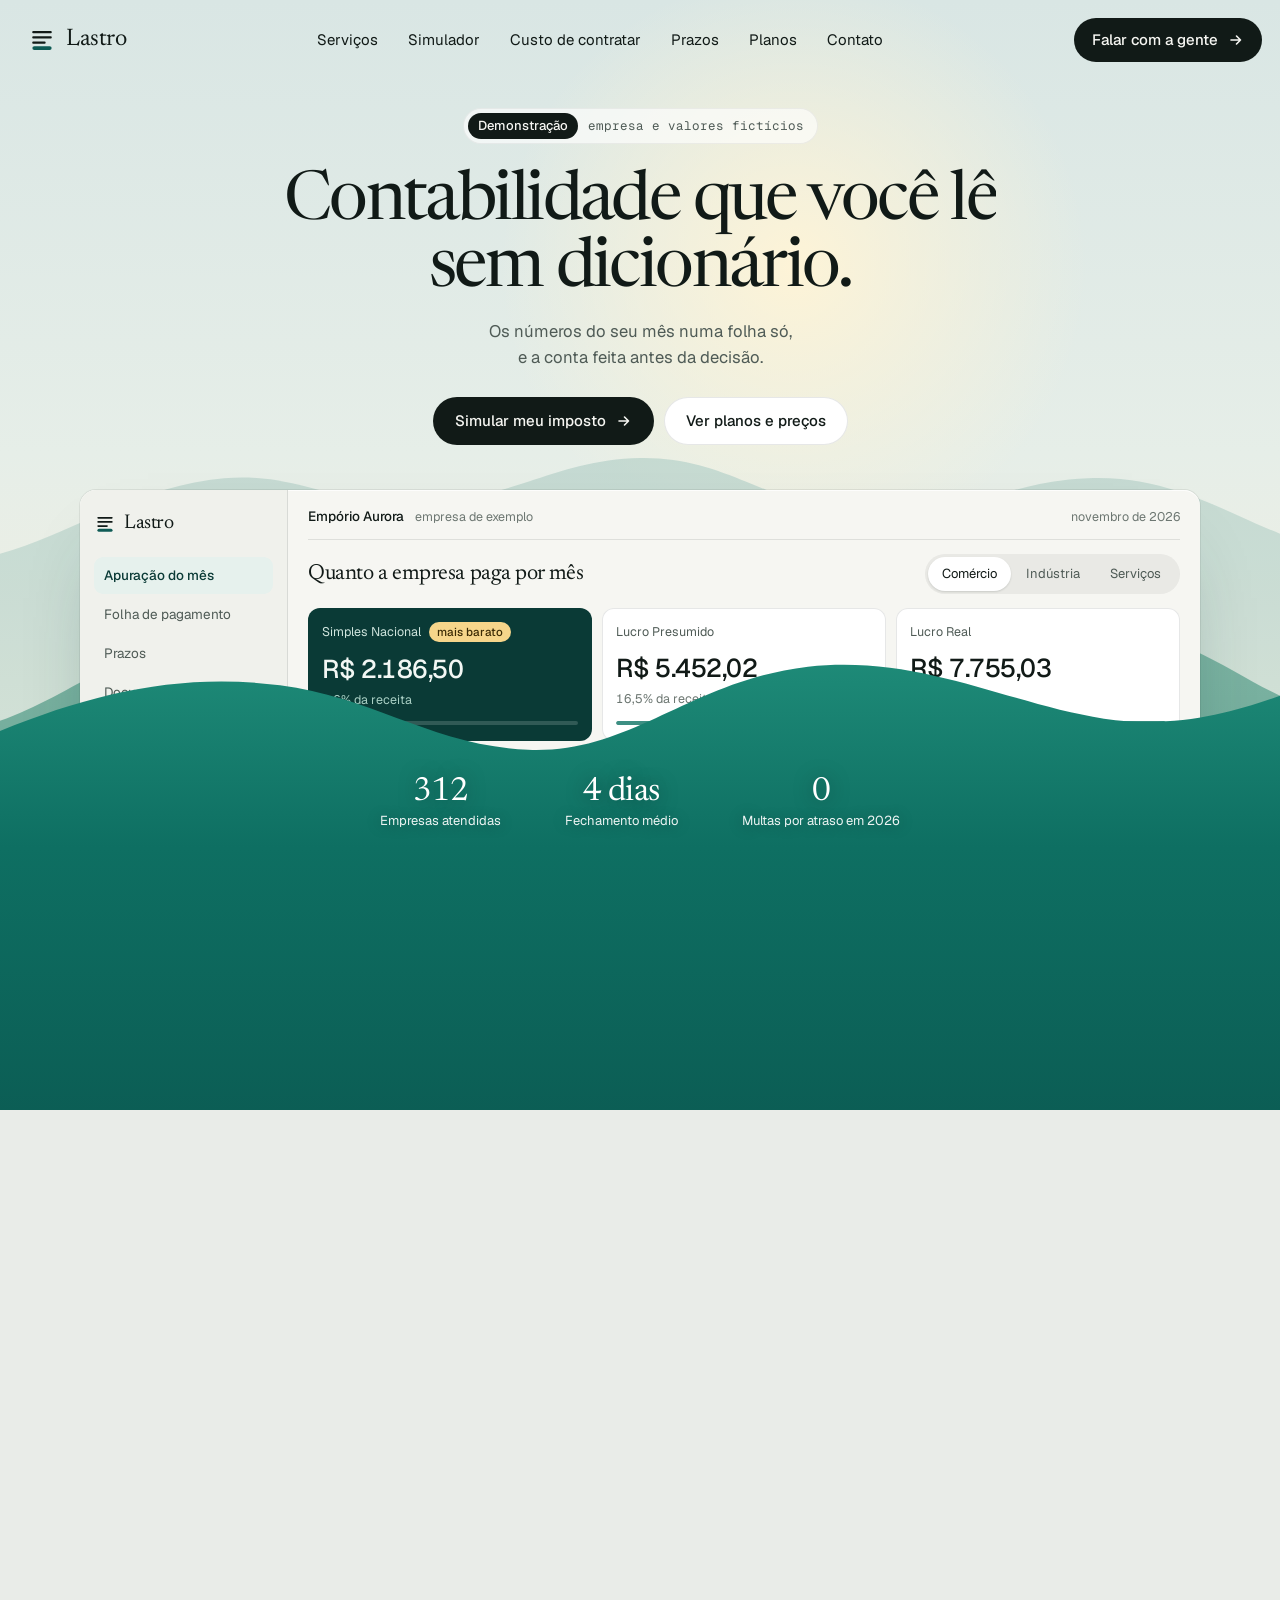
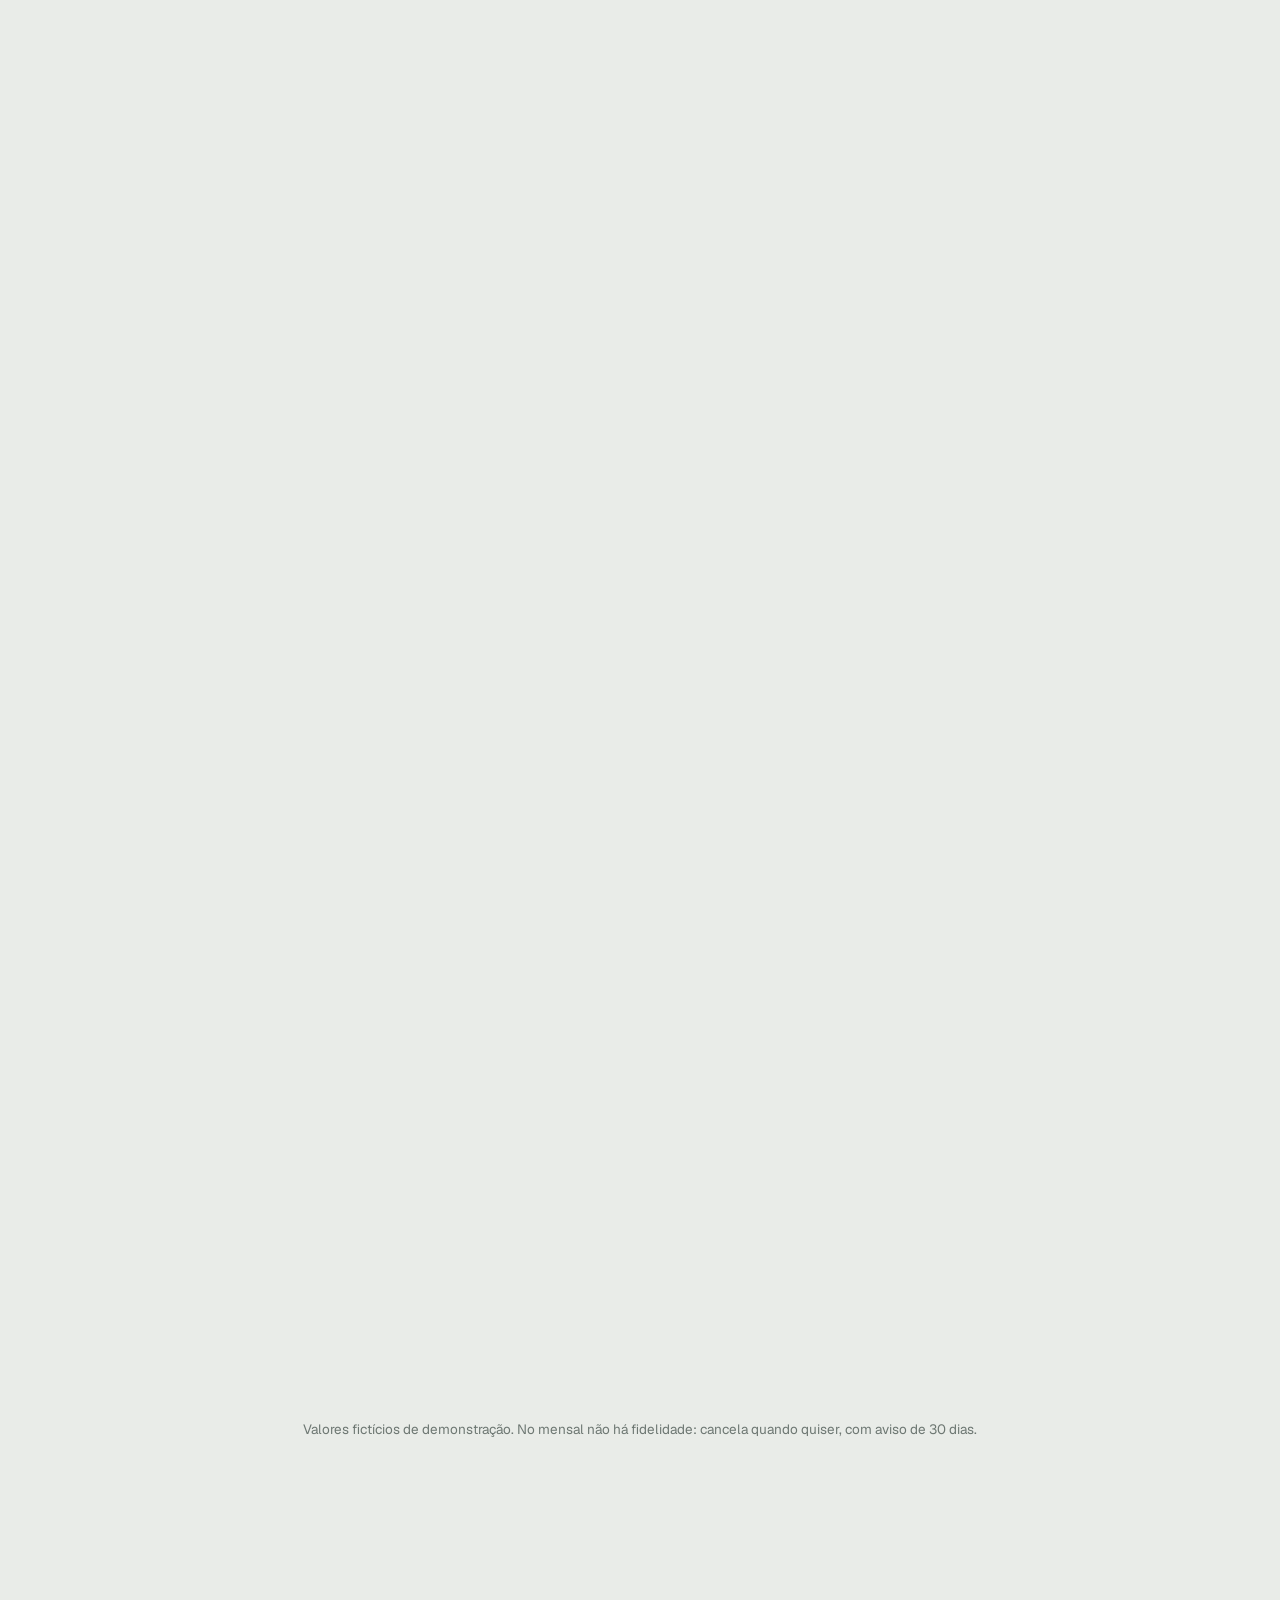
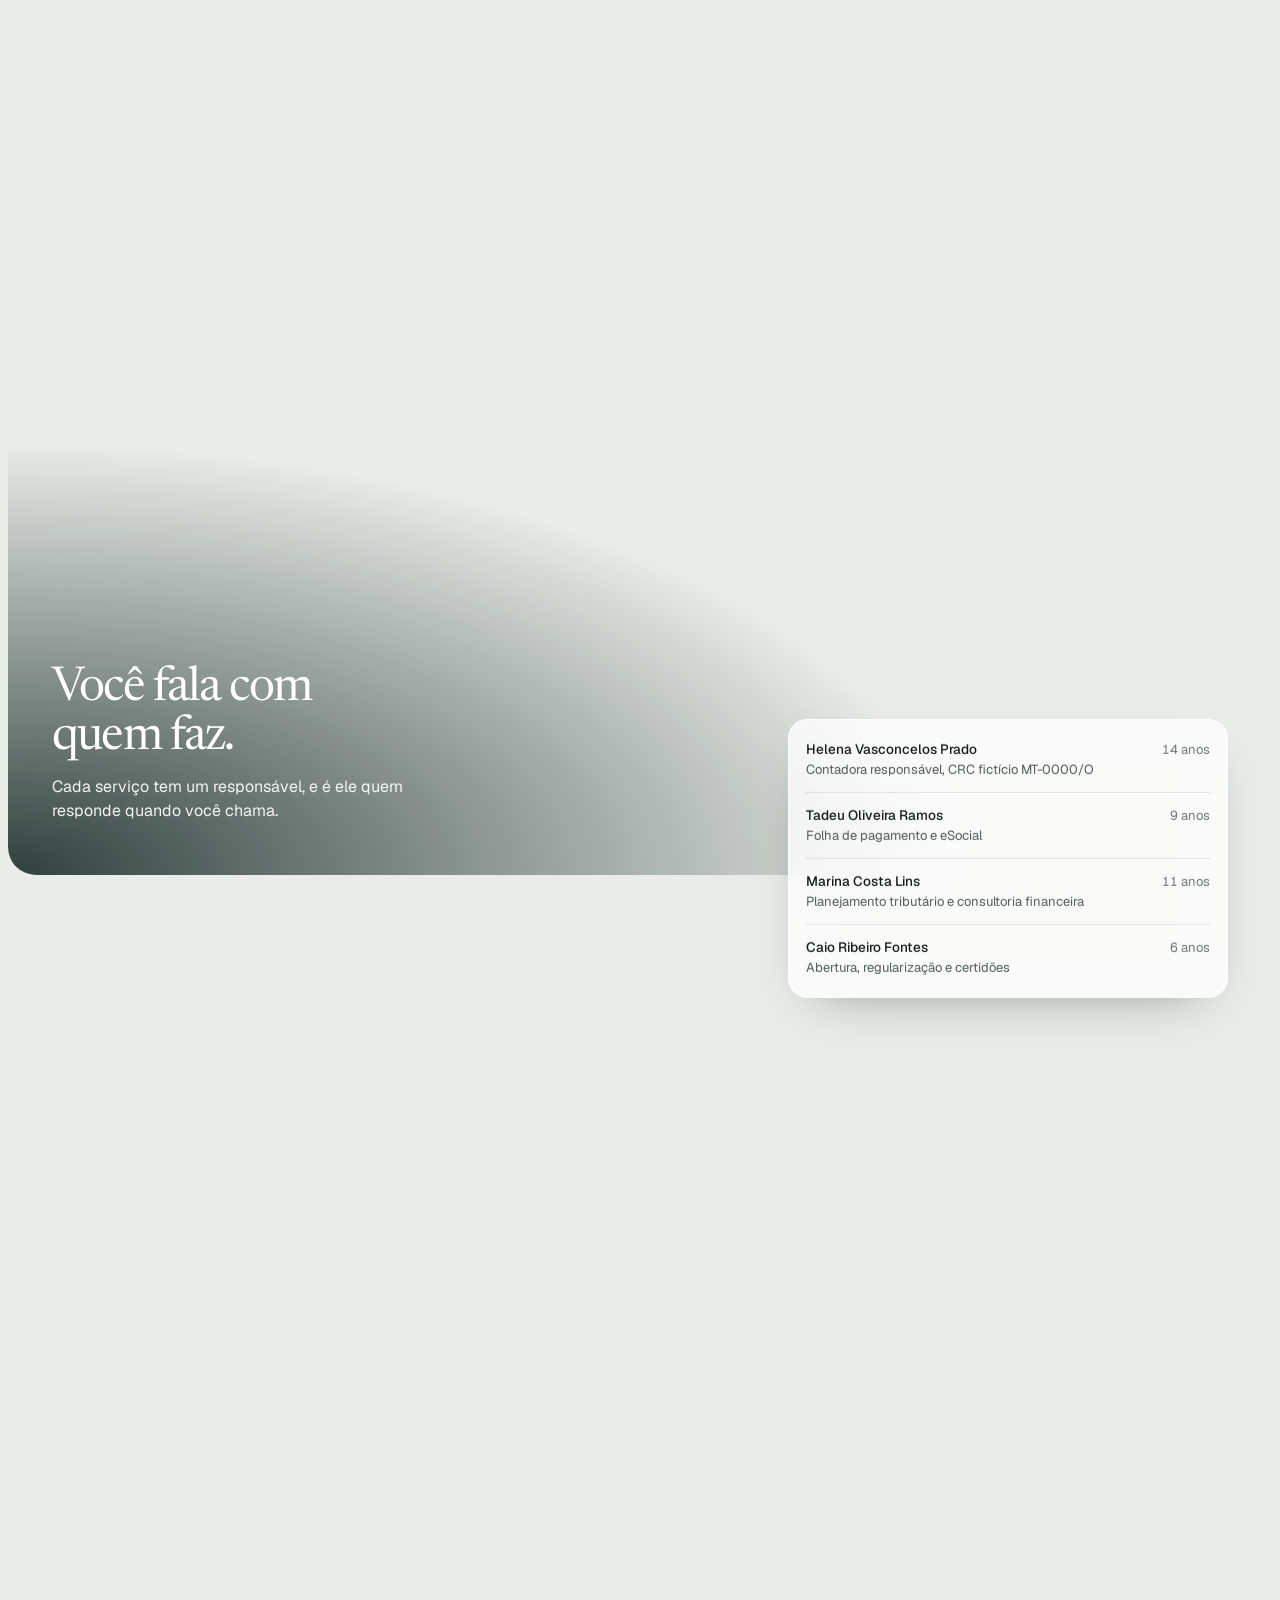
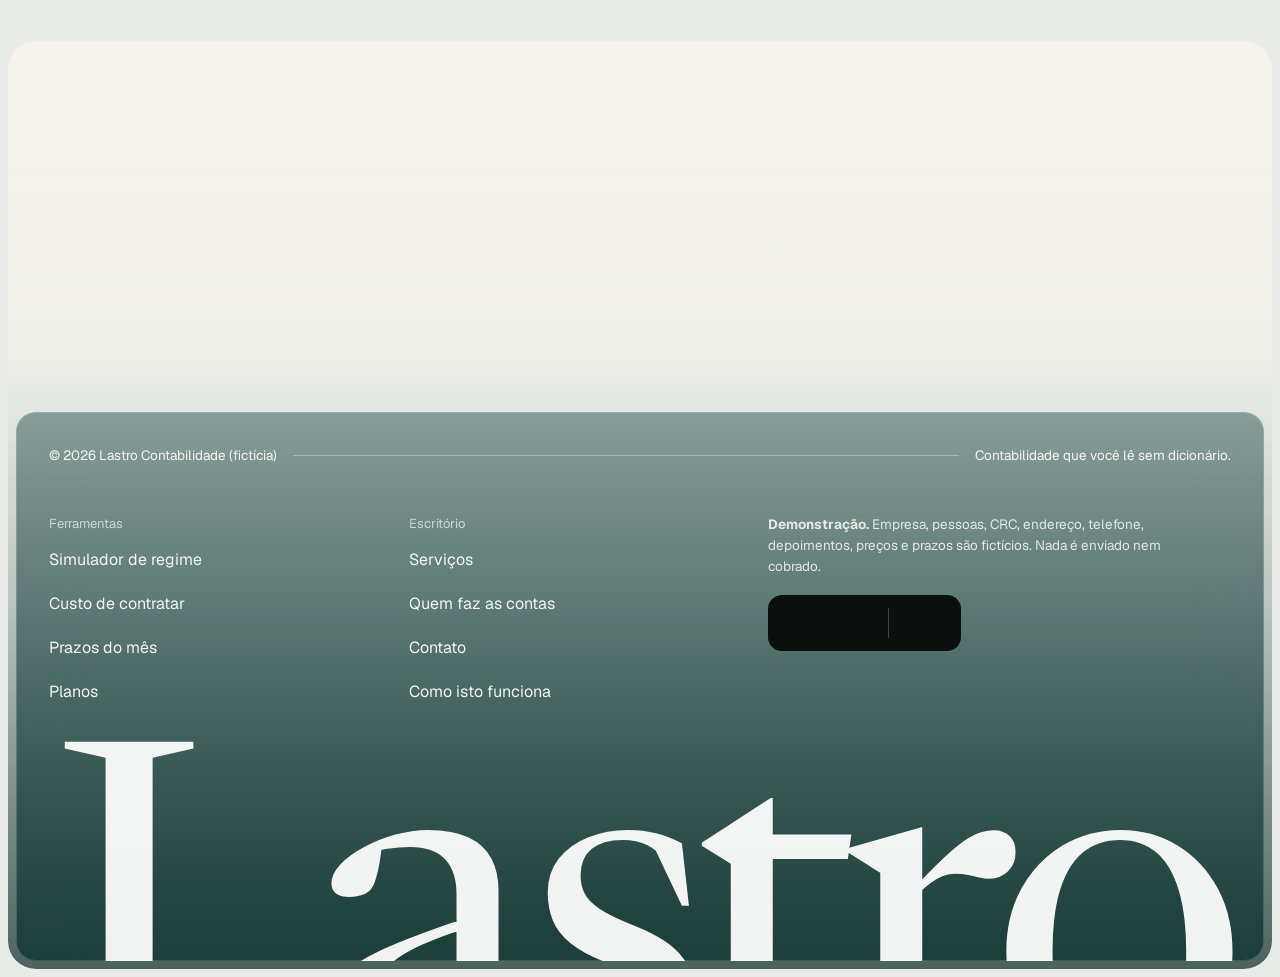
==== commit a81b79d5: "Refaz o site em React com WebGL (em teste) Site refeito no Padrão Premium a partir do modelo Prado (" ====
--- a/index.html
+++ b/index.html
@@ -5,548 +5,30 @@
   <meta name="viewport" content="width=device-width, initial-scale=1">
   <meta http-equiv="Content-Security-Policy" content="default-src 'self'; script-src 'self'; style-src 'self'; img-src 'self' data:; font-src 'self'; connect-src 'none'; object-src 'none'; base-uri 'none'; form-action 'none'">
   <title>Lastro Contabilidade | Contabilidade que você lê sem dicionário</title>
-  <meta name="description" content="Site de demonstração de um escritório contábil fictício para pequenas empresas: simulador de regime tributário, custo de contratar um funcionário, prazos do mês e planos. Feito pela Mil e Uma Linhas!.">
-  <meta name="theme-color" content="#F5F4EF">
-  <link rel="icon" href="assets/favicon.svg" type="image/svg+xml">
-  <link rel="stylesheet" href="assets/estilo.css">
+  <meta name="description" content="Demonstração de um escritório contábil fictício: simulador de regime tributário, custo de um funcionário, prazos do mês e planos. Feito pela Mil e Uma Linhas!.">
+  <link rel="canonical" href="https://toshiro01001.github.io/contabilidade/">
+  <meta name="theme-color" content="#dfe9e6">
+  <meta property="og:type" content="website">
+  <meta property="og:locale" content="pt_BR">
+  <meta property="og:site_name" content="Lastro Contabilidade">
+  <meta property="og:title" content="Lastro Contabilidade: a conta feita antes da decisão">
+  <meta property="og:description" content="Demonstração com simulador de regime tributário, custo de funcionário, prazos do mês e planos. Tudo fictício, nada é enviado.">
+  <meta property="og:url" content="https://toshiro01001.github.io/contabilidade/">
+  <meta property="og:image" content="https://toshiro01001.github.io/contabilidade/img/og.jpg">
+  <meta property="og:image:width" content="1200">
+  <meta property="og:image:height" content="630">
+  <meta name="twitter:card" content="summary_large_image">
+  <link rel="icon" href="./favicon.svg" type="image/svg+xml">
+  <script type="module" crossorigin src="./assets/index-CZLl8uzo.js"></script>
+  <link rel="stylesheet" crossorigin href="./assets/index-CDf_LsjC.css">
 </head>
 <body>
-  <div id="decor" class="decor" aria-hidden="true"></div>
-  <div class="bussola" aria-hidden="true"><span class="bussola-preenchimento"></span></div>
-  <a class="pular" href="#conteudo">Ir para o conteúdo</a>
-
-  <p class="faixa-demo">Demonstração da <a href="https://mileumalinhas.com.br" rel="noopener">Mil e Uma Linhas!</a>. Empresa, pessoas, valores e prazos são fictícios. Nada é enviado nem cobrado.</p>
-
-  <header class="topo">
-    <div class="caixa topo-linha">
-      <a class="marca" href="#inicio" aria-label="Lastro Contabilidade, início">
-        <span class="marca-sinal" aria-hidden="true"></span>
-        <span class="marca-nome">Lastro</span>
-        <span class="marca-sub">Contabilidade</span>
-      </a>
-      <button class="menu-botao" type="button" aria-expanded="false" aria-controls="menu">
-        <span class="menu-botao-texto">Menu</span>
-        <span class="menu-botao-icone" aria-hidden="true"></span>
-      </button>
-      <nav id="menu" class="menu" aria-label="Seções do site">
-        <a href="#servicos">Serviços</a>
-        <a href="#simulador">Simulador</a>
-        <a href="#custo">Custo de contratar</a>
-        <a href="#prazos">Prazos</a>
-        <a href="#planos">Planos</a>
-        <a href="#contato">Contato</a>
-      </nav>
-    </div>
-  </header>
-
-  <main id="conteudo">
-
-    <!-- HERO -->
-    <section id="inicio" class="hero" aria-labelledby="hero-titulo">
-      <div class="caixa hero-grade">
-        <div class="hero-texto">
-          <h1 id="hero-titulo">Contabilidade que você lê sem dicionário.</h1>
-          <p class="hero-apoio">Somos um escritório pequeno, em Cuiabá, para empresas pequenas. Entregamos os números do seu mês em uma folha que você entende, e ficamos ao lado quando a decisão é sua.</p>
-          <div class="hero-acoes">
-            <a class="botao botao-primario" href="#simulador">Simular meu imposto</a>
-            <a class="botao botao-secundario" href="#planos">Ver planos e preços</a>
-          </div>
-          <dl class="hero-dados">
-            <div><dt>Empresas atendidas</dt><dd><span class="num" data-conta="312">312</span></dd></div>
-            <div><dt>Fechamento médio</dt><dd><span class="num" data-conta="4" data-sufixo=" dias">4 dias</span></dd></div>
-            <div><dt>Multas por atraso em 2026</dt><dd><span class="num">0</span></dd></div>
-          </dl>
-        </div>
-
-        <div class="hero-foto-caixa">
-          <img class="hero-foto" src="img/hero.webp" width="1440" height="1080" alt="Mesa de escritório vista de cima: um livro-caixa aberto, com colunas e valores desfocados, uma xícara de café preto, uma calculadora preta, uma caneta esferográfica, um carimbo de madeira e uma almofada de tinta verde-escura." fetchpriority="high">
-        </div>
-      </div>
-      <div class="caixa">
-        <p class="meta-linha">
-          <span class="meta-marca">Lastro Contabilidade</span>
-          <span class="meta-lugar">Cuiabá, MT</span>
-          <span class="meta-agora mono" id="meta-agora">novembro de 2026</span>
-          <span class="meta-prazo">fechamento até o dia 10</span>
-        </p>
-      </div>
-    </section>
-
-    <!-- SERVIÇOS -->
-    <section id="servicos" class="secao" aria-labelledby="servicos-titulo">
-      <div class="caixa">
-        <div class="servicos-topo">
-          <header class="secao-cabecalho">
-            <h2 id="servicos-titulo">O que fazemos pela sua empresa</h2>
-            <p>Seis serviços, cada um com um entregável claro. Clique em qualquer linha para ver o que está incluído.</p>
-          </header>
-          <figure class="foto servicos-foto">
-            <img src="img/mesa-fechamento-pastas.webp" width="1456" height="1088" alt="Mesa de escritório com pastas de papel organizadas, calculadora, carimbo de madeira com almofada verde-escura e uma xícara de café, vistos em ângulo." loading="lazy" decoding="async">
-          </figure>
-        </div>
-        <ul class="servicos">
-          <li>
-            <details>
-              <summary><span class="servico-nome">Abertura de empresa</span><span class="servico-prazo mono">de 7 a 15 dias</span></summary>
-              <p>Escolhemos com você o tipo de empresa e o regime, fazemos o registro na Junta Comercial, o CNPJ, a inscrição municipal e o alvará. Você recebe um checklist com cada etapa e a data em que ficou pronta.</p>
-            </details>
-          </li>
-          <li>
-            <details>
-              <summary><span class="servico-nome">Contabilidade mensal</span><span class="servico-prazo mono">fechamento até o dia 10</span></summary>
-              <p>Lançamentos, conciliação bancária, balancete e guias de imposto. Todo mês você recebe a folha de apuração em uma página, com o que pagar, quando e por quê.</p>
-            </details>
-          </li>
-          <li>
-            <details>
-              <summary><span class="servico-nome">Folha de pagamento</span><span class="servico-prazo mono">holerites até o dia 28</span></summary>
-              <p>Admissão, férias, rescisão, eSocial e FGTS. Cada contratação vem com a simulação do custo total antes de assinar.</p>
-            </details>
-          </li>
-          <li>
-            <details>
-              <summary><span class="servico-nome">Planejamento tributário</span><span class="servico-prazo mono">revisão anual em novembro</span></summary>
-              <p>Comparamos Simples, Presumido e Real com os seus números reais e mostramos a diferença em reais por ano. A troca de regime só vale em janeiro, por isso fazemos a conta antes.</p>
-            </details>
-          </li>
-          <li>
-            <details>
-              <summary><span class="servico-nome">Consultoria financeira</span><span class="servico-prazo mono">reunião mensal de 50 min</span></summary>
-              <p>Fluxo de caixa, formação de preço, margem por produto e ponto de equilíbrio. Saímos da reunião com três números para acompanhar no mês seguinte.</p>
-            </details>
-          </li>
-          <li>
-            <details>
-              <summary><span class="servico-nome">Regularização de pendências</span><span class="servico-prazo mono">diagnóstico em 48 h</span></summary>
-              <p>Levantamos débitos, declarações atrasadas e certidões negativas. Você recebe a lista do que existe, o custo de resolver cada item e a ordem que recomendamos.</p>
-            </details>
-          </li>
-        </ul>
-      </div>
-    </section>
-
-    <!-- SIMULADOR -->
-    <section id="simulador" class="secao secao-pauta" aria-labelledby="sim-titulo">
-      <div class="caixa">
-        <header class="secao-cabecalho">
-          <h2 id="sim-titulo">Simulador de regime tributário</h2>
-          <p>Preencha quatro números e veja, lado a lado, quanto a sua empresa pagaria por mês no Simples Nacional, no Lucro Presumido e no Lucro Real.</p>
-        </header>
-
-        <div class="aviso" role="note">
-          <p class="aviso-titulo">Simulação ilustrativa</p>
-          <p>As contas usam tabelas e alíquotas simplificadas e não consideram créditos, benefícios fiscais, substituição tributária nem a situação específica do seu negócio. Serve para entender a lógica, não para decidir. <a class="aviso-acao" href="#contato">Como fazemos a conta de verdade</a></p>
-        </div>
-
-        <div class="duas-colunas">
-          <form class="formulario" id="sim-form" novalidate>
-            <div class="campo">
-              <label for="sim-faturamento">Faturamento mensal médio</label>
-              <div class="campo-moeda">
-                <span aria-hidden="true">R$</span>
-                <input id="sim-faturamento" name="faturamento" type="text" inputmode="decimal" value="40.000" autocomplete="off" aria-describedby="sim-faturamento-ajuda">
-              </div>
-              <p id="sim-faturamento-ajuda" class="ajuda">Receita bruta, antes de qualquer desconto. Usamos 12 vezes este valor como receita anual.</p>
-            </div>
-
-            <div class="campo">
-              <label for="sim-folha">Folha de pagamento mensal (com pró-labore)</label>
-              <div class="campo-moeda">
-                <span aria-hidden="true">R$</span>
-                <input id="sim-folha" name="folha" type="text" inputmode="decimal" value="8.000" autocomplete="off">
-              </div>
-            </div>
-
-            <div class="campo">
-              <label for="sim-custos">Despesas e custos mensais (sem folha)</label>
-              <div class="campo-moeda">
-                <span aria-hidden="true">R$</span>
-                <input id="sim-custos" name="custos" type="text" inputmode="decimal" value="18.000" autocomplete="off">
-              </div>
-              <p class="ajuda">Aluguel, mercadorias, insumos, serviços. Só influencia o Lucro Real, que tributa o lucro de verdade.</p>
-            </div>
-
-            <fieldset class="campo">
-              <legend>Atividade principal</legend>
-              <div class="opcoes">
-                <label class="opcao"><input type="radio" name="atividade" value="comercio" checked> Comércio</label>
-                <label class="opcao"><input type="radio" name="atividade" value="industria"> Indústria</label>
-                <label class="opcao"><input type="radio" name="atividade" value="servicos"> Serviços</label>
-              </div>
-            </fieldset>
-
-            <div class="campo">
-              <label for="sim-local">Imposto estadual ou municipal (ICMS ou ISS) fora do Simples</label>
-              <div class="campo-moeda campo-pct">
-                <input id="sim-local" name="local" type="number" inputmode="decimal" min="0" max="30" step="0.5" value="5" aria-describedby="sim-local-ajuda">
-                <span aria-hidden="true">%</span>
-              </div>
-              <p id="sim-local-ajuda" class="ajuda">No Simples esse imposto já está dentro da guia única. No Presumido e no Real ele é pago à parte; a alíquota varia por cidade, estado e produto.</p>
-            </div>
-
-            <p class="erro" id="sim-erro" role="alert" hidden></p>
-          </form>
-
-          <div class="resultado" aria-live="polite" id="sim-resultado">
-            <div class="resultado-topo">
-              <div>
-                <p class="resultado-rotulo">Regime mais barato nesta simulação</p>
-                <p class="resultado-nome" id="sim-melhor-nome">Simples Nacional</p>
-              </div>
-              <figure class="foto foto-quadrada resultado-foto">
-                <img src="img/carimbo-conferido.webp" width="1024" height="1024" alt="Carimbo de madeira apoiado sobre uma folha de apuração com colunas desfocadas e uma marca verde-escura recém-carimbada." loading="lazy" decoding="async">
-              </figure>
-            </div>
-            <p class="resultado-numero mono" id="sim-melhor-valor">R$ 0,00<span class="resultado-unidade">/mês</span></p>
-            <p class="resultado-nota" id="sim-melhor-nota"></p>
-
-            <table class="tabela" id="sim-tabela">
-              <caption class="visualmente-oculto">Comparação mensal entre regimes</caption>
-              <thead>
-                <tr><th scope="col">Regime</th><th scope="col" class="num-col">Por mês</th><th scope="col" class="num-col">% da receita</th></tr>
-              </thead>
-              <tbody>
-                <tr data-regime="simples"><th scope="row">Simples Nacional <small id="sim-anexo"></small></th><td class="mono num-col" data-valor></td><td class="mono num-col" data-pct></td></tr>
-                <tr data-regime="presumido"><th scope="row">Lucro Presumido</th><td class="mono num-col" data-valor></td><td class="mono num-col" data-pct></td></tr>
-                <tr data-regime="real"><th scope="row">Lucro Real</th><td class="mono num-col" data-valor></td><td class="mono num-col" data-pct></td></tr>
-              </tbody>
-            </table>
-
-            <div class="dados-regimes" aria-hidden="true">
-              <div class="barras" id="sim-barras">
-                <div class="barra" data-regime="simples"><span class="barra-rotulo">Simples</span><span class="barra-trilho"><span class="barra-valor"></span></span><span class="barra-numero mono"></span></div>
-                <div class="barra" data-regime="presumido"><span class="barra-rotulo">Presumido</span><span class="barra-trilho"><span class="barra-valor"></span></span><span class="barra-numero mono"></span></div>
-                <div class="barra" data-regime="real"><span class="barra-rotulo">Real</span><span class="barra-trilho"><span class="barra-valor"></span></span><span class="barra-numero mono"></span></div>
-              </div>
-              <div class="donut-caixa">
-                <svg class="donut" id="sim-donut" viewBox="0 0 96 96" width="96" height="96" focusable="false">
-                  <circle class="donut-trilho" cx="48" cy="48" r="40" />
-                  <circle class="donut-valor" cx="48" cy="48" r="40" />
-                  <text class="donut-numero" x="48" y="48" text-anchor="middle" dominant-baseline="central" id="sim-donut-numero">0%</text>
-                </svg>
-                <p class="donut-legenda">da receita no regime mais barato</p>
-              </div>
-            </div>
-
-            <details class="memoria">
-              <summary>Ver a memória de cálculo</summary>
-              <div id="sim-memoria"></div>
-            </details>
-          </div>
-        </div>
-      </div>
-    </section>
-
-    <!-- CUSTO DE FUNCIONÁRIO -->
-    <section id="custo" class="secao" aria-labelledby="custo-titulo">
-      <div class="caixa">
-        <header class="secao-cabecalho">
-          <h2 id="custo-titulo">Quanto custa contratar um funcionário</h2>
-          <p>Informe o salário e os benefícios e veja o custo mensal total para a empresa, com 13º, férias, FGTS e encargos já provisionados.</p>
-        </header>
-
-        <div class="duas-colunas">
-          <form class="formulario" id="custo-form" novalidate>
-            <div class="campo">
-              <label for="custo-salario">Salário bruto mensal</label>
-              <div class="campo-moeda">
-                <span aria-hidden="true">R$</span>
-                <input id="custo-salario" name="salario" type="text" inputmode="decimal" value="2.500" autocomplete="off">
-              </div>
-            </div>
-
-            <fieldset class="campo">
-              <legend>Regime da empresa</legend>
-              <div class="opcoes">
-                <label class="opcao"><input type="radio" name="regime" value="simples" checked> Simples Nacional</label>
-                <label class="opcao"><input type="radio" name="regime" value="outros"> Presumido ou Real</label>
-              </div>
-              <p class="ajuda">No Simples (anexos I a III) a parte patronal do INSS já está na guia única. Nos outros regimes ela é paga sobre a folha.</p>
-            </fieldset>
-
-            <div class="campo">
-              <label for="custo-vt">Vale-transporte por mês</label>
-              <div class="campo-moeda">
-                <span aria-hidden="true">R$</span>
-                <input id="custo-vt" name="vt" type="text" inputmode="decimal" value="220" autocomplete="off">
-              </div>
-              <p class="ajuda">A empresa pode descontar até 6% do salário do funcionário. Mostramos só a parte que sobra para a empresa.</p>
-            </div>
-
-            <div class="campo">
-              <label for="custo-vr">Vale-refeição ou alimentação por mês</label>
-              <div class="campo-moeda">
-                <span aria-hidden="true">R$</span>
-                <input id="custo-vr" name="vr" type="text" inputmode="decimal" value="600" autocomplete="off">
-              </div>
-            </div>
-
-            <div class="campo">
-              <label for="custo-saude">Plano de saúde e outros benefícios por mês</label>
-              <div class="campo-moeda">
-                <span aria-hidden="true">R$</span>
-                <input id="custo-saude" name="saude" type="text" inputmode="decimal" value="0" autocomplete="off">
-              </div>
-            </div>
-
-            <p class="erro" id="custo-erro" role="alert" hidden></p>
-          </form>
-
-          <div class="resultado" aria-live="polite">
-            <div class="resultado-topo">
-              <p class="resultado-rotulo">Custo mensal total para a empresa</p>
-              <figure class="foto foto-quadrada custo-foto">
-                <img src="img/cracha-folha-pagamento.webp" width="1024" height="1024" alt="Crachá em branco com cordão verde-escuro, um envelope kraft fechado e uma caneta sobre mesa em tom de papel." loading="lazy" decoding="async">
-              </figure>
-            </div>
-            <p class="resultado-numero mono" id="custo-total">R$ 0,00<span class="resultado-unidade">/mês</span></p>
-            <p class="resultado-nota" id="custo-multiplicador"></p>
-
-            <table class="tabela" id="custo-tabela">
-              <caption class="visualmente-oculto">Composição do custo mensal</caption>
-              <thead><tr><th scope="col">Item</th><th scope="col" class="num-col">Por mês</th></tr></thead>
-              <tbody id="custo-linhas"></tbody>
-              <tfoot><tr><th scope="row">Total</th><td class="mono num-col" id="custo-total-tabela"></td></tr></tfoot>
-            </table>
-
-            <p class="nota-pequena">Provisões: 13º salário (1/12), férias com um terço (1/12 × 1,333) e o FGTS sobre essas parcelas. Encargos patronais fora do Simples: INSS 20%, RAT 2% e terceiros 5,8%. Valores ilustrativos; convenção coletiva, grau de risco e adicionais mudam a conta.</p>
-          </div>
-        </div>
-      </div>
-    </section>
-
-    <!-- PRAZOS -->
-    <section id="prazos" class="secao secao-pauta" aria-labelledby="prazos-titulo">
-      <div class="caixa">
-        <header class="secao-cabecalho">
-          <h2 id="prazos-titulo">O que vence em novembro de 2026</h2>
-          <p>Calendário fictício de obrigações do mês. Filtre pelo regime da sua empresa e pelo tipo de obrigação para ver só o que interessa.</p>
-        </header>
-
-        <div class="prazos-topo">
-          <div class="filtros" role="group" aria-label="Filtros do calendário">
-            <fieldset class="filtro-grupo">
-              <legend>Regime</legend>
-              <label class="chip"><input type="radio" name="f-regime" value="todos" checked><span>Todos</span></label>
-              <label class="chip"><input type="radio" name="f-regime" value="mei"><span>MEI</span></label>
-              <label class="chip"><input type="radio" name="f-regime" value="simples"><span>Simples</span></label>
-              <label class="chip"><input type="radio" name="f-regime" value="presumido"><span>Presumido e Real</span></label>
-            </fieldset>
-            <fieldset class="filtro-grupo">
-              <legend>Tipo</legend>
-              <label class="chip"><input type="checkbox" name="f-tipo" value="imposto" checked><span>Impostos</span></label>
-              <label class="chip"><input type="checkbox" name="f-tipo" value="folha" checked><span>Folha</span></label>
-              <label class="chip"><input type="checkbox" name="f-tipo" value="declaracao" checked><span>Declarações</span></label>
-            </fieldset>
-            <p class="filtros-contagem" id="prazos-contagem" aria-live="polite"></p>
-          </div>
-          <figure class="foto prazos-foto">
-            <img src="img/calendario-mesa-clipes.webp" width="1456" height="970" alt="Calendário de mesa de papel com alguns dias marcados por clipes âmbar e um lápis apoiado, sobre mesa em tom de papel." loading="lazy" decoding="async">
-          </figure>
-        </div>
-
-        <ol class="agenda" id="agenda"></ol>
-        <p class="agenda-vazia" id="agenda-vazia" hidden>Nenhuma obrigação com estes filtros. Bom sinal, ou bom momento para revisar o filtro.</p>
-        <p class="nota-pequena">Datas, obrigações e descrições são de demonstração e podem não corresponder ao calendário oficial. Quando o vencimento cai em fim de semana ou feriado, a regra real pode antecipar ou adiar.</p>
-      </div>
-    </section>
-
-    <!-- PLANOS -->
-    <section id="planos" class="secao" aria-labelledby="planos-titulo">
-      <div class="caixa">
-        <header class="secao-cabecalho">
-          <h2 id="planos-titulo">Planos e mensalidades</h2>
-          <p>Três planos, sem taxa de adesão e sem fidelidade. Alterne entre pagamento mensal e anual para comparar.</p>
-        </header>
-
-        <div class="alternador" role="group" aria-label="Forma de pagamento">
-          <button type="button" class="alternador-botao ativo" data-periodo="mensal" aria-pressed="true">Mensal</button>
-          <button type="button" class="alternador-botao" data-periodo="anual" aria-pressed="false">Anual <span class="alternador-nota">2 meses grátis</span></button>
-        </div>
-
-        <div class="planos-rolagem">
-          <table class="tabela tabela-planos" id="planos-tabela">
-            <caption class="visualmente-oculto">Comparação dos planos</caption>
-            <thead>
-              <tr>
-                <th scope="col"><span class="visualmente-oculto">Item</span></th>
-                <th scope="col">Começo<span class="plano-para">MEI e empresas sem funcionários</span></th>
-                <th scope="col" class="plano-destaque"><span class="selo">mais escolhido</span>Rotina<span class="plano-para">Simples com até 5 funcionários</span></th>
-                <th scope="col">Decisão<span class="plano-para">Presumido, Real ou com consultoria</span></th>
-              </tr>
-            </thead>
-            <tbody>
-              <tr class="linha-preco">
-                <th scope="row">Mensalidade</th>
-                <td data-plano="Começo"><span class="preco mono" data-mensal="189" data-anual="158">R$ 189</span><span class="preco-unidade">/mês</span></td>
-                <td data-plano="Rotina" class="plano-destaque"><span class="preco mono" data-mensal="449" data-anual="374">R$ 449</span><span class="preco-unidade">/mês</span></td>
-                <td data-plano="Decisão"><span class="preco mono" data-mensal="890" data-anual="742">R$ 890</span><span class="preco-unidade">/mês</span></td>
-              </tr>
-              <tr><th scope="row">Contabilidade mensal e guias</th><td data-plano="Começo" data-sim>Sim</td><td data-plano="Rotina" class="plano-destaque" data-sim><svg class="check" viewBox="0 0 14 14" width="14" height="14" aria-hidden="true" focusable="false"><path d="M2.5 7.5 5.6 10.5 11.5 3.8" fill="none" stroke="currentColor" stroke-width="1.8" stroke-linecap="round" stroke-linejoin="round"/></svg>Sim</td><td data-plano="Decisão" data-sim>Sim</td></tr>
-              <tr><th scope="row">Folha de pagamento</th><td data-plano="Começo" data-nao>Não</td><td data-plano="Rotina" class="plano-destaque" data-sim><svg class="check" viewBox="0 0 14 14" width="14" height="14" aria-hidden="true" focusable="false"><path d="M2.5 7.5 5.6 10.5 11.5 3.8" fill="none" stroke="currentColor" stroke-width="1.8" stroke-linecap="round" stroke-linejoin="round"/></svg>Até 5 pessoas</td><td data-plano="Decisão" data-sim>Até 20 pessoas</td></tr>
-              <tr><th scope="row">Pró-labore dos sócios</th><td data-plano="Começo" data-sim>1 sócio</td><td data-plano="Rotina" class="plano-destaque" data-sim><svg class="check" viewBox="0 0 14 14" width="14" height="14" aria-hidden="true" focusable="false"><path d="M2.5 7.5 5.6 10.5 11.5 3.8" fill="none" stroke="currentColor" stroke-width="1.8" stroke-linecap="round" stroke-linejoin="round"/></svg>Até 3 sócios</td><td data-plano="Decisão" data-sim>Sem limite</td></tr>
-              <tr><th scope="row">Planejamento tributário anual</th><td data-plano="Começo" data-nao>Não</td><td data-plano="Rotina" class="plano-destaque" data-sim><svg class="check" viewBox="0 0 14 14" width="14" height="14" aria-hidden="true" focusable="false"><path d="M2.5 7.5 5.6 10.5 11.5 3.8" fill="none" stroke="currentColor" stroke-width="1.8" stroke-linecap="round" stroke-linejoin="round"/></svg>Sim</td><td data-plano="Decisão" data-sim>Sim, trimestral</td></tr>
-              <tr><th scope="row">Reunião de consultoria financeira</th><td data-plano="Começo" data-nao>Não</td><td data-plano="Rotina" class="plano-destaque" data-nao>Não</td><td data-plano="Decisão" data-sim>Mensal, 50 min</td></tr>
-              <tr><th scope="row">Atendimento</th><td data-plano="Começo">Mensagem, resposta em 1 dia útil</td><td data-plano="Rotina" class="plano-destaque">Mensagem e telefone, resposta em 4 h</td><td data-plano="Decisão">Contador dedicado</td></tr>
-              <tr><th scope="row">Certidões negativas</th><td data-plano="Começo" data-sim>Sob pedido</td><td data-plano="Rotina" class="plano-destaque" data-sim><svg class="check" viewBox="0 0 14 14" width="14" height="14" aria-hidden="true" focusable="false"><path d="M2.5 7.5 5.6 10.5 11.5 3.8" fill="none" stroke="currentColor" stroke-width="1.8" stroke-linecap="round" stroke-linejoin="round"/></svg>Mensal, automática</td><td data-plano="Decisão" data-sim>Mensal, automática</td></tr>
-              <tr class="linha-acao">
-                <th scope="row"><span class="visualmente-oculto">Contratar</span></th>
-                <td data-plano="Começo"><a class="botao botao-secundario" href="#contato">Falar sobre o Começo</a></td>
-                <td data-plano="Rotina" class="plano-destaque"><a class="botao botao-primario" href="#contato">Falar sobre o Rotina</a></td>
-                <td data-plano="Decisão"><a class="botao botao-secundario" href="#contato">Falar sobre o Decisão</a></td>
-              </tr>
-            </tbody>
-          </table>
-        </div>
-        <p class="nota-pequena" id="planos-nota">Valores fictícios de demonstração. No anual, o total é dividido em 12 parcelas e o valor mostrado é a parcela.</p>
-      </div>
-    </section>
-
-    <!-- SOBRE -->
-    <section id="sobre" class="secao secao-pauta" aria-labelledby="sobre-titulo">
-      <div class="caixa">
-        <header class="secao-cabecalho">
-          <h2 id="sobre-titulo">Quem faz as contas</h2>
-          <p>Uma equipe de quatro pessoas, todas com nome e telefone no seu contrato. Você fala com quem faz, não com um protocolo.</p>
-        </header>
-        <figure class="foto equipe-foto">
-          <img src="img/equipe-escritorio-janela.webp" width="1456" height="816" alt="Quatro pessoas adultas vistas de costas em um escritório claro, em pé diante de uma janela, com pastas e um livro-caixa sobre a mesa comprida." loading="lazy" decoding="async">
-        </figure>
-        <div class="equipe-e-vozes">
-          <table class="tabela tabela-equipe">
-            <caption class="visualmente-oculto">Equipe do escritório</caption>
-            <tbody>
-              <tr tabindex="0"><td class="retrato-celula"><span class="retrato" aria-hidden="true"><svg viewBox="0 0 64 64" width="64" height="64" focusable="false"><rect width="64" height="64" fill="#0E5B55"/><circle cx="32" cy="24" r="11" fill="#E9E7DF"/><path d="M12 58c2-12 10-18 20-18s18 6 20 18Z" fill="#E9E7DF"/><text x="32" y="60" text-anchor="middle" font-family="Archivo, Arial, sans-serif" font-size="9" font-weight="700" fill="#0E5B55">HVP</text></svg></span></td><th scope="row">Helena Vasconcelos Prado</th><td>Contadora responsável, CRC fictício MT-0000/O</td><td class="mono">14 anos de profissão</td></tr>
-              <tr tabindex="0"><td class="retrato-celula"><span class="retrato" aria-hidden="true"><svg viewBox="0 0 64 64" width="64" height="64" focusable="false"><rect width="64" height="64" fill="#0E5B55"/><circle cx="32" cy="24" r="11" fill="#E9E7DF"/><path d="M12 58c2-12 10-18 20-18s18 6 20 18Z" fill="#E9E7DF"/><text x="32" y="60" text-anchor="middle" font-family="Archivo, Arial, sans-serif" font-size="9" font-weight="700" fill="#0E5B55">TOR</text></svg></span></td><th scope="row">Tadeu Oliveira Ramos</th><td>Folha de pagamento e eSocial</td><td class="mono">9 anos</td></tr>
-              <tr tabindex="0"><td class="retrato-celula"><span class="retrato" aria-hidden="true"><svg viewBox="0 0 64 64" width="64" height="64" focusable="false"><rect width="64" height="64" fill="#0E5B55"/><circle cx="32" cy="24" r="11" fill="#E9E7DF"/><path d="M12 58c2-12 10-18 20-18s18 6 20 18Z" fill="#E9E7DF"/><text x="32" y="60" text-anchor="middle" font-family="Archivo, Arial, sans-serif" font-size="9" font-weight="700" fill="#0E5B55">MCL</text></svg></span></td><th scope="row">Marina Costa Lins</th><td>Planejamento tributário e consultoria financeira</td><td class="mono">11 anos</td></tr>
-              <tr tabindex="0"><td class="retrato-celula"><span class="retrato" aria-hidden="true"><svg viewBox="0 0 64 64" width="64" height="64" focusable="false"><rect width="64" height="64" fill="#0E5B55"/><circle cx="32" cy="24" r="11" fill="#E9E7DF"/><path d="M12 58c2-12 10-18 20-18s18 6 20 18Z" fill="#E9E7DF"/><text x="32" y="60" text-anchor="middle" font-family="Archivo, Arial, sans-serif" font-size="9" font-weight="700" fill="#0E5B55">CRF</text></svg></span></td><th scope="row">Caio Ribeiro Fontes</th><td>Abertura, regularização e certidões</td><td class="mono">6 anos</td></tr>
-            </tbody>
-          </table>
-          <div class="vozes">
-            <blockquote>
-              <p>"Pela primeira vez abri a planilha do contador e entendi tudo sem ligar para perguntar."</p>
-              <footer class="voz-com-foto"><img class="voz-foto" src="img/depoimento-loja-tecidos.webp" width="1024" height="1024" alt="Rolos de tecido em tons de creme, verde-escuro e terracota empilhados em uma prateleira de madeira de loja pequena." loading="lazy" decoding="async"><span>Renata Albuquerque, dona de uma loja de tecidos fictícia</span></footer>
-            </blockquote>
-            <blockquote>
-              <p>"Mudamos de regime em janeiro com a conta na mão. Economizamos o equivalente a dois meses de aluguel no ano."</p>
-              <footer>Jorge Mendonça, sócio de uma oficina mecânica fictícia</footer>
-            </blockquote>
-          </div>
-        </div>
-      </div>
-    </section>
-
-    <!-- CONTATO -->
-    <section id="contato" class="secao" aria-labelledby="contato-titulo">
-      <div class="caixa">
-        <header class="secao-cabecalho">
-          <h2 id="contato-titulo">Fale com a gente</h2>
-          <p>Deixe seus dados e o que precisa. Nesta demonstração nada é enviado: o site só confere o formulário e mostra o resumo na tela.</p>
-        </header>
-        <div class="duas-colunas">
-          <form class="formulario" id="contato-form" novalidate>
-            <div class="campo">
-              <label for="ct-nome">Seu nome</label>
-              <input id="ct-nome" name="nome" type="text" autocomplete="name" required>
-            </div>
-            <div class="campo">
-              <label for="ct-email">E-mail</label>
-              <input id="ct-email" name="email" type="email" autocomplete="email" required>
-            </div>
-            <div class="campo">
-              <label for="ct-empresa">Empresa (ou "ainda vou abrir")</label>
-              <input id="ct-empresa" name="empresa" type="text" autocomplete="organization">
-            </div>
-            <div class="campo">
-              <label for="ct-assunto">O que você precisa</label>
-              <select id="ct-assunto" name="assunto" required>
-                <option value="">Escolha uma opção</option>
-                <option>Abrir uma empresa</option>
-                <option>Trocar de contador</option>
-                <option>Revisar meu regime tributário</option>
-                <option>Regularizar pendências</option>
-                <option>Consultoria financeira</option>
-              </select>
-            </div>
-            <div class="campo">
-              <label for="ct-mensagem">Mensagem</label>
-              <textarea id="ct-mensagem" name="mensagem" rows="4" required minlength="10"></textarea>
-            </div>
-            <p class="erro" id="ct-erro" role="alert" hidden></p>
-            <button class="botao botao-primario botao-conferir" type="submit"><span class="botao-conferir-texto">Conferir e ver o resumo</span><span class="botao-spinner" aria-hidden="true"></span></button>
-          </form>
-          <div>
-            <div class="resultado resultado-contato" id="ct-resumo" aria-live="polite" hidden>
-              <p class="resultado-rotulo">Resumo do que você escreveu</p>
-              <dl class="resumo-lista" id="ct-resumo-lista"></dl>
-              <p class="nota-pequena">Em um site de verdade, este resumo iria para o e-mail do escritório. Aqui ele fica só na sua tela.</p>
-            </div>
-            <figure class="foto contato-foto">
-              <img src="img/recepcao-escritorio.webp" width="1456" height="1088" alt="Recepção pequena de escritório com balcão de madeira clara, placa em branco na parede, uma planta e luz de manhã pela janela." loading="lazy" decoding="async">
-            </figure>
-            <address class="endereco">
-              <p><strong>Lastro Contabilidade</strong> (fictícia)</p>
-              <p>Rua das Palmeiras, 1000, sala 42, Cuiabá, MT</p>
-              <p>Telefone <span class="mono">(65) 0000-0000</span></p>
-              <p>Segunda a sexta, das 8h às 18h</p>
-            </address>
-          </div>
-        </div>
-      </div>
-    </section>
-
-    <!-- COMO FUNCIONA -->
-    <section id="como-funciona" class="secao secao-pauta" aria-labelledby="como-titulo">
-      <div class="caixa caixa-estreita">
-        <header class="secao-cabecalho">
-          <h2 id="como-titulo">Como isto funciona</h2>
-          <p>Este site é uma demonstração da Mil e Uma Linhas!. Aqui explicamos o que ele faz, para qualquer pessoa, e como funciona por dentro.</p>
-        </header>
-        <h3>Para quem só quer usar</h3>
-        <p>O site apresenta um escritório de contabilidade inventado e tem quatro ferramentas que funcionam de verdade: o simulador de regime tributário, a calculadora de custo de funcionário, o calendário de prazos com filtros e a tabela de planos que alterna entre mensal e anual. O formulário de contato confere o que você digitou e mostra um resumo, sem enviar nada. Nenhum dado seu sai do seu aparelho.</p>
-        <h3>Como funciona por dentro, em linguagem comum</h3>
-        <p>Tudo acontece no seu navegador. Quando você muda um número, um pequeno programa em JavaScript refaz a conta na hora, usando tabelas de alíquotas gravadas no próprio site, e redesenha os resultados. O calendário é uma lista gravada no site, e os filtros só escondem e mostram linhas. Não existe servidor, banco de dados nem cadastro: se você fechar a página, tudo volta ao começo. Isso também vale para a segurança: como o site não envia nem recebe nada, não há o que vazar.</p>
-        <details class="tecnico">
-          <summary>Detalhes técnicos</summary>
-          <ul>
-            <li>HTML, CSS e JavaScript puros, sem framework, sem biblioteca externa, sem CDN e sem analytics. Um único arquivo HTML, uma folha de estilo e um script.</li>
-            <li>Fontes Archivo (variável) e IBM Plex Mono servidas localmente em <code>fonts/</code>, licença SIL OFL, com os arquivos de licença no repositório.</li>
-            <li>Content-Security-Policy por meta: <code>default-src 'self'</code>, sem script inline, sem estilo inline (os valores dinâmicos, como largura de barra, usam <code>element.style.setProperty</code>, que a CSP permite), <code>connect-src 'none'</code> e <code>form-action 'none'</code>.</li>
-            <li>Simulador: Simples Nacional com as seis faixas dos anexos I, II, III e V (com Fator R para serviços), alíquota efetiva pela fórmula <code>(RBT12 × alíquota − parcela a deduzir) / RBT12</code>; Presumido com presunção de 8% ou 32% para IRPJ e 12% ou 32% para CSLL, PIS 0,65%, COFINS 3% e encargos patronais; Real com IRPJ e CSLL sobre o lucro informado, PIS 1,65% e COFINS 7,6% sem créditos.</li>
-            <li>Nenhum uso de <code>localStorage</code>, cookies ou qualquer armazenamento: cada visita começa do zero.</li>
-            <li>Acessibilidade: contraste AA, foco visível, formulários com rótulos, resultados em regiões <code>aria-live</code>, navegação por teclado, <code>prefers-reduced-motion</code> respeitado.</li>
-            <li>Testes com Playwright em <code>tests/site.cjs</code>: 1280×900, iPhone 13 e 320px, verificando erros de console, rolagem horizontal e as quatro funções.</li>
-          </ul>
-        </details>
-      </div>
-    </section>
-  </main>
-
-  <footer class="rodape">
-    <div class="caixa">
-      <div class="rodape-vidro rodape-grade">
-        <div class="rodape-coluna">
-          <p class="rodape-marca">Lastro Contabilidade e Consultoria Financeira</p>
-          <p>Escritório fictício criado como demonstração. Nenhum serviço é prestado, nenhum valor é cobrado.</p>
-        </div>
-        <nav class="rodape-coluna rodape-atalhos" aria-label="Atalhos das seções">
-          <p class="rodape-titulo">Seções</p>
-          <a href="#servicos">Serviços</a>
-          <a href="#simulador">Simulador</a>
-          <a href="#custo">Custo de contratar</a>
-          <a href="#prazos">Prazos</a>
-          <a href="#planos">Planos</a>
-          <a href="#contato">Contato</a>
-        </nav>
-        <div class="rodape-coluna">
-          <p class="rodape-titulo">Quem fez</p>
-          <p>Site de demonstração da <a href="https://mileumalinhas.com.br" rel="noopener">Mil e Uma Linhas!</a>, Cuiabá. Sites e sistemas para quem quer ser entendido.</p>
-          <p class="rodape-ia">As fotos foram geradas por IA no Canva e são ilustrativas.</p>
-        </div>
-      </div>
-    </div>
-  </footer>
-
-  <script src="assets/app.js" defer></script>
+  <div id="raiz">
+    <main class="espera">
+      <h1>Contabilidade que você lê sem dicionário.</h1>
+      <p>Lastro Contabilidade é uma demonstração da Mil e Uma Linhas!: um escritório contábil fictício com simulador de regime tributário, custo de um funcionário, prazos do mês e planos. Empresa, pessoas, valores e prazos são inventados.</p>
+      <noscript><p>As ferramentas desta página precisam de JavaScript ligado.</p></noscript>
+    </main>
+  </div>
 </body>
 </html>
--- a/assets/index-CDf_LsjC.css
+++ b/assets/index-CDf_LsjC.css
@@ -0,0 +1 @@
+@font-face{font-family:Newsreader;font-style:normal;font-display:swap;font-weight:200 800;src:url(./newsreader-latin-standard-normal-s-izfB6B.woff2) format("woff2-variations")}@font-face{font-family:Newsreader;font-style:italic;font-display:swap;font-weight:200 800;src:url(./newsreader-latin-standard-italic-kJKFiXvB.woff2) format("woff2-variations")}@font-face{font-family:Geist;font-style:normal;font-display:swap;font-weight:100 900;src:url(./geist-latin-wght-normal-BgDaEnEv.woff2) format("woff2-variations")}@font-face{font-family:Geist Mono;font-style:normal;font-display:swap;font-weight:100 900;src:url(./geist-mono-latin-wght-normal-XN7g48iV.woff2) format("woff2-variations")}:root{--pagina: #e9ece8;--papel: #f6f6f2;--tinta: #111a17;--tinta-2: #4f5b56;--tinta-3: #6d7772;--fio: rgba(17, 26, 23, .1);--verde-900: #0a3a36;--verde-700: #0e5b55;--verde-500: #3d8f83;--verde-200: #cfe4dd;--verde-100: #e6f1ed;--ambar: #8a5708;--ambar-fundo: #fbefd8;--ferrugem: #a63b2a;--ferrugem-fundo: #fbe6e3;--azul: #2659ad;--azul-fundo: #e3edfa;--serifa: "Newsreader", "Iowan Old Style", Georgia, serif;--sans: "Geist", system-ui, -apple-system, "Segoe UI", sans-serif;--mono: "Geist Mono", ui-monospace, Menlo, monospace;--ease: cubic-bezier(.22, 1, .36, 1);--ease-io: cubic-bezier(.65, 0, .35, 1);--t-micro: .32s;--margem: 8px;--r-card: 28px;--r-dentro: 20px;--r-app: 16px;--lado: clamp(20px, 3.3vw, 48px);--vidro-blur: blur(22px) saturate(1.35)}*,*:before,*:after{box-sizing:border-box}html{background:var(--pagina);scroll-padding-top:76px;-webkit-text-size-adjust:100%}body{margin:0;font-family:var(--sans);font-size:16px;line-height:1.55;color:var(--tinta);background:var(--pagina);-webkit-font-smoothing:antialiased;overflow-x:clip}img{display:block;max-width:100%}h1,h2,h3,h4,p,ul,ol,dl,dd,figure,blockquote,fieldset{margin:0;padding:0}ul,ol{list-style:none}fieldset{border:0;min-width:0}button,input,select,textarea{font:inherit;color:inherit}button{cursor:pointer}a{color:inherit}.num{font-variant-numeric:tabular-nums}.visualmente-oculto{position:absolute;width:1px;height:1px;overflow:hidden;clip:rect(0 0 0 0);white-space:nowrap}:focus-visible{outline:2px solid var(--verde-700);outline-offset:3px;border-radius:6px}.pular{position:fixed;left:12px;top:-80px;z-index:60;background:var(--tinta);color:var(--papel);padding:10px 16px;border-radius:999px;transition:top var(--t-micro) var(--ease)}.pular:focus{top:12px}.espera{max-width:720px;margin:0 auto;padding:22vh var(--lado) 40vh}.espera h1{font-family:var(--serifa);font-weight:400;font-size:clamp(36px,6vw,72px);line-height:1.02;letter-spacing:-.034em}.espera p{margin-top:20px;color:var(--tinta-2);max-width:56ch}.seta,.check{width:1em;height:1em;flex:none}.titulo{font-family:var(--serifa);font-weight:400;font-size:clamp(34px,3.75vw,64px);line-height:1.04;letter-spacing:-.034em;font-variation-settings:"opsz" 72}.titulo em{font-style:italic;color:var(--verde-700)}.mascara{display:block;overflow:hidden;padding:.06em 0 .16em;margin-bottom:-.22em}.linha{display:block}.js .linha{transform:translateY(calc(100% + .32em));transition:transform 1.15s var(--ease) calc(var(--i, 0) * .08s)}.js .sobe{opacity:0;transform:translateY(22px);transition:opacity .9s var(--ease) .18s,transform 1.1s var(--ease) .18s}.js .is-in .linha,.js .is-pronto .linha{transform:none}.js .is-in .sobe,.js .is-pronto .sobe,.js .is-in.sobe{opacity:1;transform:none}.pilula{position:relative;display:inline-flex;align-items:center;gap:10px;min-height:48px;padding:0 22px;border:0;border-radius:999px;font-size:15px;font-weight:500;text-decoration:none;overflow:hidden;isolation:isolate;white-space:nowrap;transition:transform var(--t-micro) var(--ease)}.pilula:active{transform:scale(.97)}.pilula-preto{background:var(--tinta);color:var(--papel)}.pilula-branco{background:#fff;color:var(--tinta);box-shadow:inset 0 0 0 1px var(--fio)}.pilula-colina{position:absolute;left:-10%;right:-10%;bottom:0;height:130%;z-index:-1;border-radius:50% 50% 0 0/60% 60% 0 0;background:var(--verde-700);transform:translateY(101%);transition:transform .55s var(--ease)}.pilula-branco .pilula-colina{background:var(--verde-200)}.pilula-setas{position:relative;display:block;width:16px;height:16px;overflow:hidden}.pilula-setas .seta{position:absolute;inset:0;width:16px;height:16px;transition:transform .5s var(--ease)}.pilula-setas .seta+.seta{transform:translate(-140%)}@media (hover: hover){html:not(.is-scrolling) .pilula:hover .pilula-colina{transform:none}html:not(.is-scrolling) .pilula:hover .pilula-setas .seta:first-child{transform:translate(140%)}html:not(.is-scrolling) .pilula:hover .pilula-setas .seta+.seta{transform:none}}.topo{position:fixed;z-index:40;top:var(--margem);left:var(--margem);right:var(--margem);height:64px;display:flex;align-items:center;justify-content:space-between;gap:16px;padding:0 10px 0 20px;border-radius:20px;transition:transform .6s var(--ease),background-color .4s var(--ease),box-shadow .4s var(--ease)}.topo.is-vidro{background:#f6f6f2c7;-webkit-backdrop-filter:blur(18px);backdrop-filter:blur(18px);box-shadow:0 1px 0 var(--fio),0 10px 30px -18px #111a174d}.topo.is-fora{transform:translateY(-130%)}.marca{display:inline-flex;align-items:center;gap:10px;text-decoration:none;min-height:44px}.marca-sinal{width:28px;height:28px}.marca-nome{font-family:var(--serifa);font-size:24px;letter-spacing:-.02em}.menu{display:flex;gap:2px}.menu a{position:relative;padding:10px 14px;border-radius:999px;font-size:15px;text-decoration:none;isolation:isolate}.menu a:before{content:"";position:absolute;inset:0;z-index:-1;border-radius:inherit;background:#ffffffb3;transform:scale(.6);opacity:0;transition:transform var(--t-micro) var(--ease),opacity var(--t-micro) var(--ease)}.menu a.ativo:before{transform:none;opacity:1}@media (hover: hover){html:not(.is-scrolling) .menu a:hover:before{transform:none;opacity:1}}.topo-acoes{display:flex;align-items:center;gap:8px}.pilula-nav{min-height:44px;padding:0 18px}.menu-botao{display:none;align-items:center;gap:10px;min-height:44px;padding:0 16px;border:0;border-radius:999px;background:#fff;box-shadow:inset 0 0 0 1px var(--fio);font-size:15px}.menu-botao-icone{width:16px;height:10px;border-top:1.6px solid currentColor;border-bottom:1.6px solid currentColor;transition:height var(--t-micro) var(--ease)}.menu-botao[aria-expanded=true] .menu-botao-icone{height:0}@media (max-width: 1060px){.menu-botao{display:inline-flex}.pilula-nav{display:none}.menu{position:fixed;left:0;right:0;top:72px;flex-direction:column;gap:0;padding:14px 18px 22px;border-radius:22px;background:var(--papel);box-shadow:0 24px 60px -24px #111a1773,inset 0 0 0 1px var(--fio);visibility:hidden;opacity:0;transform:translateY(-12px);transition:opacity .35s var(--ease),transform .45s var(--ease),visibility 0s .45s}.menu.aberto{visibility:visible;opacity:1;transform:none;transition-delay:0s}.menu a{font-family:var(--serifa);font-size:clamp(28px,8vw,40px);letter-spacing:-.02em;padding:8px 6px;border-radius:12px}.menu a:before{display:none}.menu-aberto .topo{background:var(--papel);box-shadow:inset 0 0 0 1px var(--fio)}}.hero{position:relative;height:var(--hero-h, 150vh);min-height:100svh;overflow:hidden;background:#dfe9e6}.hero-ceu{position:absolute;inset:0 0 auto;height:120%;background:linear-gradient(180deg,#d9e6e4,#e6eee8 34%,#f3efe0 62%,#f1ead6);transform:translateY(var(--ceu, 0px));will-change:transform}.hero-sol{position:absolute;left:62%;top:20%;width:46vmax;height:46vmax;margin:-23vmax;border-radius:50%;background:radial-gradient(closest-side,#fff4d6f2,#fff4d600)}.hero-serra{position:absolute;left:0;right:0;top:34%;height:min(46%,420px);background:linear-gradient(180deg,#b9d3cb,#cfe0d6);-webkit-mask:url(../img/colinas-fundo.svg) center top / 100% 100% no-repeat;mask:url(../img/colinas-fundo.svg) center top / 100% 100% no-repeat;opacity:.75}.hero-texto{position:relative;z-index:2;display:flex;flex-direction:column;align-items:center;text-align:center;padding:clamp(92px,12vh,130px) var(--lado) 0}.chip{display:inline-flex;align-items:center;gap:10px;padding:5px 14px 5px 5px;border-radius:999px;background:#ffffff9e;box-shadow:inset 0 0 0 1px #111a170f;font-size:13px}.chip-tag{padding:3px 10px;border-radius:999px;background:var(--tinta);color:var(--papel);font-weight:500}.chip-txt{font-family:var(--mono);font-size:12.5px;color:var(--tinta-2)}.titulo-hero{margin-top:22px;font-size:clamp(38px,min(5.3vw,8.9vh),104px);line-height:.98;letter-spacing:-.038em}.hero-apoio{margin-top:20px;font-size:clamp(16px,1.3vw,18.5px);color:var(--tinta-2)}.hero-acoes{margin-top:26px;display:flex;flex-wrap:wrap;justify-content:center;gap:10px}.hero-painel{container-type:inline-size;position:relative;z-index:2;width:min(1120px,calc(100% - 2 * var(--lado)));margin:clamp(34px,5vh,56px) auto 0}.js .hero-painel{opacity:0;transform:translateY(70px);transition:opacity 1s var(--ease) .35s,transform 1.5s var(--ease) .35s}.js .is-pronto .hero-painel{opacity:1;transform:none}.hero-colinas{position:absolute;left:0;right:0;top:var(--col-top, 60vh);height:calc(var(--hero-h, 150vh) - var(--col-top, 60vh) + 60px);--crista: 520px;-webkit-mask:url(../img/colinas.svg) center top / 100% var(--crista) no-repeat,linear-gradient(#000,#000) 0 calc(var(--crista) - 1px) / 100% 100% no-repeat;mask:url(../img/colinas.svg) center top / 100% var(--crista) no-repeat,linear-gradient(#000,#000) 0 calc(var(--crista) - 1px) / 100% 100% no-repeat;will-change:transform}.hero-colinas-fundo{z-index:1;margin-top:-54px;background:linear-gradient(180deg,#7fb5a4,#5b9c8b);-webkit-mask-image:url(../img/colinas-fundo.svg),linear-gradient(#000,#000);mask-image:url(../img/colinas-fundo.svg),linear-gradient(#000,#000);transform:translateY(calc(var(--desce, 0px) * .72))}.hero-colinas-frente{z-index:3;background:linear-gradient(180deg,#1f8c79,#0e6f62 38%,#0b5a52);transform:translateY(var(--desce, 0px))}.js .hero-colinas{transition:margin-top 1.6s var(--ease)}.js .hero:not(.is-pronto) .hero-colinas-frente{margin-top:46px}.js .hero:not(.is-pronto) .hero-colinas-fundo{margin-top:-20px}.hero-colinas canvas{position:absolute;inset:0;width:100%;height:100%;opacity:0;transition:opacity 1.4s var(--ease)}.hero-colinas.tem-gl canvas{opacity:1}.hero-dados{position:absolute;left:0;right:0;top:clamp(100px,24%,128px);display:flex;justify-content:center;gap:clamp(18px,5vw,72px);padding:0 var(--lado);color:#fff;text-align:center;opacity:var(--some, 1);text-shadow:0 1px 18px rgba(4,40,36,.55);pointer-events:none}.hero-dados dt{font-size:13px;opacity:.92}.hero-dados dd{font-family:var(--serifa);font-size:clamp(24px,2.6vw,34px);letter-spacing:-.02em;line-height:1.1}.hero-dados>div{display:flex;flex-direction:column-reverse}.app{position:relative;display:grid;grid-template-columns:208px minmax(0,1fr);background:var(--papel);border-radius:var(--r-app);box-shadow:0 1px #fffc inset,0 0 0 1px #111a1712,0 40px 80px -40px #0a3a3673;font-size:13.5px;text-align:left}.app-lado{border-radius:var(--r-app) 0 0 var(--r-app)}.app-lado{display:flex;flex-direction:column;gap:18px;padding:18px 14px;border-right:1px solid var(--fio);background:#f0f1ec}.app-marca{display:flex;align-items:center;gap:8px;font-family:var(--serifa);font-size:20px;letter-spacing:-.02em}.app-marca .marca-sinal{width:22px;height:22px}.app-menu{display:grid;gap:2px}.app-menu li{padding:8px 10px;border-radius:9px;color:var(--tinta-2)}.app-menu .is-ativo{background:var(--verde-100);color:var(--verde-900);font-weight:500}.app-selo{margin-top:auto;display:grid;grid-template-columns:auto 1fr;column-gap:8px;align-items:center;padding:10px;border-radius:10px;background:#fff;box-shadow:inset 0 0 0 1px var(--fio);font-size:12.5px}.app-selo small{grid-column:2;color:var(--tinta-3);font-size:12px}.ponto{width:8px;height:8px;border-radius:50%;background:var(--verde-500);box-shadow:0 0 #3d8f8380;animation:pulsa 2.4s var(--ease) infinite}@keyframes pulsa{70%,to{box-shadow:0 0 0 7px #3d8f8300}}.app-corpo{position:relative;padding:16px 20px 20px;min-width:0}.app-topo{display:flex;justify-content:space-between;align-items:baseline;gap:12px;padding-bottom:12px;border-bottom:1px solid var(--fio)}.app-empresa{font-weight:500}.app-empresa small,.app-mes{color:var(--tinta-3);font-weight:400;font-size:12.5px}.app-empresa small{margin-left:8px}.app-cabeca{display:flex;flex-wrap:wrap;justify-content:space-between;align-items:center;gap:10px;margin-top:14px}.app-titulo{font-family:var(--serifa);font-size:22px;letter-spacing:-.02em}.seletor,.abas,.alternador{position:relative;display:inline-grid;grid-auto-flow:column;grid-auto-columns:1fr;padding:3px;border-radius:999px;background:#111a170f;isolation:isolate}.seletor button,.abas button{position:relative;z-index:1;min-height:34px;padding:0 14px;border:0;background:none;border-radius:999px;font-size:13px;color:var(--tinta-2);transition:color var(--t-micro) var(--ease)}.seletor button.is-ativo,.abas button[aria-selected=true]{color:var(--tinta)}.seletor-fundo,.abas-fundo,.alternador-fundo{position:absolute;z-index:0;top:3px;bottom:3px;left:3px;width:calc((100% - 6px) / 3);border-radius:999px;background:#fff;box-shadow:0 1px 2px #111a1724;transform:translate(calc(var(--pos, 0) * 100%));transition:transform .5s var(--ease)}.abas-fundo,.alternador-fundo{width:calc((100% - 6px)/2)}.app-cartoes{display:grid;grid-template-columns:repeat(3,minmax(0,1fr));gap:10px;margin-top:14px}.cartao{position:relative;padding:14px 14px 16px;border-radius:12px;background:#fff;box-shadow:inset 0 0 0 1px var(--fio);transition:box-shadow var(--t-micro) var(--ease),transform var(--t-micro) var(--ease)}.cartao.is-melhor{background:var(--verde-900);color:#f2f7f4;box-shadow:none}.cartao-nome{display:flex;flex-wrap:wrap;align-items:center;gap:6px 8px;font-size:12.5px;color:var(--tinta-2)}.cartao.is-melhor .cartao-nome{color:#cfe4dd}.cartao-selo{padding:1px 8px;border-radius:999px;background:#f6d58a;color:#3b2a04;font-size:11.5px;font-weight:500}.cartao-valor{margin-top:8px;font-size:clamp(19px,2.3cqw,26px);font-weight:500;letter-spacing:-.02em;white-space:nowrap}.cartao-nota{color:var(--tinta-3);font-size:12.5px}.cartao.is-melhor .cartao-nota{color:#a9cfc4}.cartao-barra,.barra{display:block;height:4px;margin-top:12px;border-radius:4px;background:#111a1714;overflow:hidden}.cartao.is-melhor .cartao-barra{background:#ffffff29}.cartao-barra span,.barra span{display:block;height:100%;border-radius:inherit;background:var(--verde-500);transform-origin:left;transform:scaleX(var(--w, 0));transition:transform 1.1s var(--ease)}.cartao.is-melhor .cartao-barra span{background:#f6d58a}.app-faixa{display:grid;gap:6px;margin-top:16px}.app-faixa>span{display:flex;justify-content:space-between;gap:12px;color:var(--tinta-2)}.app-faixa strong{color:var(--tinta);font-weight:500}input[type=range]{-webkit-appearance:none;appearance:none;width:100%;height:28px;margin:0;background:none;cursor:pointer}input[type=range]::-webkit-slider-runnable-track{height:4px;border-radius:4px;background:var(--verde-200)}input[type=range]::-moz-range-track{height:4px;border-radius:4px;background:var(--verde-200)}input[type=range]::-webkit-slider-thumb{-webkit-appearance:none;width:20px;height:20px;margin-top:-8px;border-radius:50%;background:var(--verde-700);border:3px solid #fff;box-shadow:0 1px 4px #111a174d;transition:transform var(--t-micro) var(--ease)}input[type=range]::-moz-range-thumb{width:14px;height:14px;border-radius:50%;background:var(--verde-700);border:3px solid #fff;box-shadow:0 1px 4px #111a174d}input[type=range]:active::-webkit-slider-thumb{transform:scale(1.15)}.app-listas{display:grid;grid-template-columns:minmax(0,1.5fr) minmax(0,1fr);gap:14px;margin-top:12px}.app-sub{font-size:12.5px;color:var(--tinta-3);margin-bottom:6px}.contas li{display:grid;grid-template-columns:minmax(0,1fr) auto 108px;align-items:center;gap:10px;padding:8px 0;border-top:1px solid var(--fio)}.contas-nome{overflow:hidden;text-overflow:ellipsis;white-space:nowrap}.contas-nome small{margin-left:8px;color:var(--tinta-3)}.estado,.selo{display:inline-flex;align-items:center;justify-content:center;gap:5px;min-height:24px;padding:0 9px;border-radius:999px;font-size:12px;font-weight:500;white-space:nowrap;transition:background-color .6s var(--ease),color .6s var(--ease)}.estado-pago,.selo-ok{background:var(--verde-100);color:var(--verde-900)}.estado-agendado{background:var(--azul-fundo);color:var(--azul)}.estado-vence{background:var(--ambar-fundo);color:var(--ambar)}.estado-previsto{background:#111a170f;color:var(--tinta-2)}.app-economia{padding:12px 14px;border-radius:12px;background:var(--verde-100);align-self:start}.app-economia-valor{font-size:22px;font-weight:500;letter-spacing:-.02em;color:var(--verde-900)}.app-economia-nota{color:var(--tinta-2);font-size:12.5px}.app-aviso{position:absolute;z-index:4;right:18px;top:-30px;display:flex;gap:10px;align-items:flex-start;max-width:300px;padding:12px 14px;border-radius:14px;background:var(--tinta);color:var(--papel);font-size:13px;box-shadow:0 18px 40px -18px #111a1799;opacity:0;transform:translateY(-14px) scale(.96);pointer-events:none;transition:opacity .5s var(--ease),transform .7s var(--ease)}.app-aviso.is-on{opacity:1;transform:none}.app-aviso .check{margin-top:2px;color:#8fd3bd;width:16px;height:16px}.app-aviso strong{display:block;font-weight:500}@container (max-width: 700px){.app{grid-template-columns:minmax(0,1fr)}.app-lado{display:none}.app-corpo{padding:14px 14px 16px}.app-mes{display:none}.app-cartoes{grid-template-columns:repeat(2,minmax(0,1fr))}.cartao.is-melhor{grid-column:1 / -1;order:-1}.cartao.is-melhor .cartao-valor{font-size:30px}.cartao-valor{font-size:16px}.cartao{min-width:0;padding:12px}.app-listas{grid-template-columns:minmax(0,1fr)}.app-economia{order:-1}.contas li{grid-template-columns:minmax(0,1fr) auto}.contas .estado{grid-column:1 / -1;justify-self:start}.contas-nome small{display:block;margin:0}.seletor{width:100%}.app-aviso{left:6px;right:6px;top:-58px;max-width:none;padding:10px 12px;font-size:12.5px}.app-aviso strong{display:inline}.app-economia{display:none}}.respiro{padding:clamp(96px,17vh,190px) var(--lado);text-align:center}.titulo-respiro{font-size:clamp(21px,6.3vw,80px);line-height:1.04}.voz-autor{margin-top:26px;color:var(--tinta-2)}.voz-segunda{max-width:560px;margin:56px auto 0;padding-top:26px;border-top:1px solid var(--fio);color:var(--tinta-2)}.voz-segunda p{font-family:var(--serifa);font-size:22px;line-height:1.3;color:var(--tinta);letter-spacing:-.01em}.voz-segunda footer{margin-top:12px;font-size:14.5px}.trio{display:grid;grid-template-columns:repeat(3,minmax(0,1fr));gap:var(--margem);padding:0 var(--margem)}.card{position:relative;border-radius:var(--r-card);overflow:hidden;isolation:isolate}.card-foto{height:clamp(580px,80vh,780px);display:flex;flex-direction:column;justify-content:space-between;padding:16px;color:#fff;background:#23312d}.card-img{position:absolute;inset:-6% 0;z-index:-2;width:100%;height:112%;object-fit:cover}.card-foto:after{content:"";position:absolute;inset:0;z-index:-1;background:linear-gradient(180deg,#0a1e1b33,#0a1e1b00 36%,#081a17c7)}.card-claro:after{background:linear-gradient(180deg,#f6f6f200 40%,#f6f6f2eb)}.card-claro{color:var(--tinta);background:#e8e4d9}.js .card{opacity:0;transform:translateY(28px);transition:opacity .9s var(--ease),transform 1.2s var(--ease)}.js .card:nth-child(2){transition-delay:.12s}.js .card:nth-child(3){transition-delay:.24s}.js .card.is-in{opacity:1;transform:none}.js .card .card-img{transform:scale(1.1);transition:transform 1.8s var(--ease)}.js .card.is-in .card-img{transform:none}.js .card .vidro{opacity:0;transform:translateY(16px);transition:opacity .8s var(--ease) .45s,transform 1s var(--ease) .45s}.js .card.is-in .vidro{opacity:1;transform:none}@supports (animation-timeline: view()){@media (prefers-reduced-motion: no-preference){.card.is-in .card-img,.janela-img,.fecho-img{animation:anda linear both;animation-timeline:view()}@keyframes anda{0%{translate:0 -4%}to{translate:0 4%}}}}.vidro{border-radius:var(--r-dentro);padding:16px;font-size:13.5px;-webkit-backdrop-filter:var(--vidro-blur);backdrop-filter:var(--vidro-blur)}.vidro-claro{background:#fff3;box-shadow:inset 0 0 0 1px #ffffff47;color:#fff}.vidro-branco{background:#ffffffc2;box-shadow:inset 0 0 0 1px #ffffffb3,0 20px 50px -30px #111a1780;color:var(--tinta)}.vidro-linha{display:flex;justify-content:space-between;align-items:center;gap:10px}.vidro-nota{margin-top:10px;opacity:.86}.vidro-valor{font-size:clamp(30px,2.9vw,40px);font-weight:500;letter-spacing:-.03em;line-height:1.15}.vidro-valor small{font-size:14px;font-weight:400;opacity:.7;margin-left:4px}.vidro .abas{display:grid;margin-top:12px;background:#ffffff2e}.vidro .abas button{color:#ffffffdb;min-height:38px}.vidro .abas button[aria-selected=true]{color:var(--tinta)}.vidro-detalhe{margin-top:12px;min-height:3.2em}.vidro-pe{display:flex;align-items:center;gap:6px;margin-top:10px;padding-top:10px;border-top:1px solid rgba(255,255,255,.26);opacity:.86}.vidro-pe.is-ok{opacity:1}.vidro-lista{margin-top:10px}.vidro-lista li{display:flex;justify-content:space-between;gap:10px;padding:7px 0;border-top:1px solid var(--fio)}.interruptor{display:flex;align-items:center;gap:10px;margin-top:8px;padding-top:12px;border-top:1px solid var(--fio);min-height:44px;cursor:pointer}.interruptor input{position:absolute;opacity:0;width:1px;height:1px}.interruptor-trilho{width:40px;height:24px;padding:3px;border-radius:999px;background:#111a172e;transition:background-color var(--t-micro) var(--ease);flex:none}.interruptor-trilho span{display:block;width:18px;height:18px;border-radius:999px;background:#fff;box-shadow:0 1px 3px #111a174d;transition:transform .45s var(--ease),width var(--t-micro) var(--ease)}.interruptor input:checked+.interruptor-trilho{background:var(--verde-700)}.interruptor input:checked+.interruptor-trilho span{transform:translate(16px)}.interruptor:active .interruptor-trilho span{width:22px}.interruptor input:checked:active+.interruptor-trilho span{transform:translate(12px)}.interruptor input:focus-visible+.interruptor-trilho{outline:2px solid var(--verde-700);outline-offset:3px}.vidro-agenda{margin-top:10px}.vidro-agenda li{display:flex;gap:12px;align-items:baseline;padding:7px 0;border-top:1px solid rgba(255,255,255,.24)}.vidro-agenda .dia{font-family:var(--mono);font-size:13px;opacity:.86}.curva{display:block;width:100%;height:62px;margin-top:6px;overflow:visible}.curva path{fill:none;stroke:#fff;stroke-width:2;stroke-linecap:round}.curva-fio{stroke-dasharray:1;stroke-dashoffset:1;transition:stroke-dashoffset 1.8s var(--ease) .5s}.curva.is-on .curva-fio{stroke-dashoffset:0}.curva-previsto{opacity:0;stroke-dasharray:2 6;transition:opacity .8s var(--ease) 1.9s}.curva circle{fill:#fff;opacity:0;transition:opacity .5s var(--ease) 1.8s}.curva.is-on .curva-previsto{opacity:.6}.curva.is-on circle{opacity:1}.vidro-eixo{display:flex;justify-content:space-between;font-size:12px;opacity:.8}.card-pe h3{font-family:var(--serifa);font-weight:400;font-size:clamp(25px,2.05vw,33px);line-height:1.08;letter-spacing:-.025em}.card-pe p{margin-top:8px;max-width:34ch;opacity:.9}.secao{padding:clamp(84px,13vh,150px) var(--lado) 0}.secao-topo{display:grid;grid-template-columns:minmax(0,1.05fr) minmax(0,1fr);align-items:end;gap:24px clamp(24px,6vw,96px);max-width:1320px;margin:0 auto clamp(28px,5vh,52px)}.secao-lead{font-size:clamp(16px,1.25vw,18.5px);color:var(--tinta-2);text-wrap:balance;max-width:46ch;padding-bottom:.5em}.folha{display:grid;grid-template-columns:minmax(0,1fr) minmax(0,1.1fr);gap:clamp(24px,4vw,56px);max-width:1320px;margin:0 auto;padding:clamp(20px,3.2vw,44px);border-radius:var(--r-card);background:var(--papel);box-shadow:0 0 0 1px #111a170d,0 30px 60px -50px #0a3a3680}.formulario{display:grid;gap:18px;align-content:start}.campo label,.campo legend,.filtro-grupo legend{display:block;margin-bottom:7px;font-size:14px;font-weight:500}.campo input[type=text],.campo input[type=email],.campo input[type=number],.campo select,.campo textarea{width:100%;min-height:48px;padding:11px 14px;border:0;border-radius:12px;background:#fff;box-shadow:inset 0 0 0 1px #111a1729;font-size:16px;transition:box-shadow var(--t-micro) var(--ease)}.campo textarea{resize:vertical;min-height:120px}.campo input:focus-visible,.campo select:focus-visible,.campo textarea:focus-visible{outline:0;box-shadow:inset 0 0 0 2px var(--verde-700),0 0 0 4px #0e5b5524}.campo [aria-invalid=true]{box-shadow:inset 0 0 0 2px var(--ferrugem)}.campo-dinheiro{position:relative}.campo-dinheiro>span{position:absolute;left:14px;top:50%;transform:translateY(-50%);color:var(--tinta-3);font-size:15px;pointer-events:none}.campo-dinheiro input[type=text]{padding-left:44px;font-variant-numeric:tabular-nums}.campo-pct{max-width:160px}.campo-pct>span{left:auto;right:14px}.ajuda,.nota-pequena{margin-top:7px;font-size:13.5px;color:var(--tinta-3)}.opcoes{display:flex;flex-wrap:wrap;gap:8px}.opcao,.ficha{position:relative;display:inline-flex;cursor:pointer}.opcao input,.ficha input{position:absolute;z-index:1;opacity:0;inset:0;width:100%;height:100%;margin:0;cursor:pointer}.opcao span,.ficha span{display:inline-flex;align-items:center;min-height:44px;padding:0 16px;border-radius:999px;background:#fff;box-shadow:inset 0 0 0 1px #111a1729;font-size:14.5px;transition:background-color var(--t-micro) var(--ease),color var(--t-micro) var(--ease),box-shadow var(--t-micro) var(--ease),transform var(--t-micro) var(--ease)}.opcao input:checked+span,.ficha input:checked+span{background:var(--verde-900);color:#fff;box-shadow:none}.opcao input:focus-visible+span,.ficha input:focus-visible+span{outline:2px solid var(--verde-700);outline-offset:3px}.opcao:active span,.ficha:active span{transform:scale(.96)}.erro{padding:10px 14px;border-radius:12px;background:var(--ferrugem-fundo);color:#7d2a1c;font-size:14.5px}.aviso{padding:14px 16px;border-radius:14px;background:var(--ambar-fundo);color:#5c3b06;font-size:13.5px}.aviso a{font-weight:500}[hidden]{display:none!important}.resultado{align-self:start;min-width:0}.rotulo{font-size:13.5px;color:var(--tinta-3)}.resultado-topo{display:flex;justify-content:space-between;align-items:center;gap:16px}.resultado-nome{font-family:var(--serifa);font-size:clamp(26px,2.4vw,36px);letter-spacing:-.025em;line-height:1.1;margin-top:2px}.resultado-numero{font-size:clamp(34px,4vw,56px);font-weight:500;letter-spacing:-.035em;line-height:1.1;color:var(--verde-900);white-space:nowrap}.resultado-unidade{font-size:16px;font-weight:400;color:var(--tinta-3);margin-left:6px;letter-spacing:0}.resultado-nota{margin-top:10px;color:var(--tinta-2)}.donut{position:relative;width:104px;height:104px;flex:none}.donut svg{width:100%;height:100%;transform:rotate(-90deg)}.donut circle{fill:none;stroke-width:9}.donut-trilho{stroke:var(--verde-100)}.donut-valor{stroke:var(--verde-700);stroke-linecap:round;transition:stroke-dasharray .9s var(--ease)}.donut p{position:absolute;inset:0;display:grid;place-content:center;text-align:center;line-height:1.15}.donut strong{font-size:17px;font-weight:500}.donut span{font-size:11px;color:var(--tinta-3)}.tabela{width:100%;margin-top:20px;border-collapse:collapse;font-size:14.5px}.tabela th,.tabela td{padding:12px 0;border-top:1px solid var(--fio);text-align:left;font-weight:400;vertical-align:top}.tabela thead th{border-top:0;padding-top:0;font-size:13px;color:var(--tinta-3)}.tabela td,.tabela thead th+th{text-align:right;white-space:nowrap;padding-left:12px}.tabela th small{display:block;color:var(--tinta-3);font-size:12.5px}.tabela .barra{max-width:220px;margin-top:8px}.tabela tr.melhor th,.tabela tr.melhor td{font-weight:500;color:var(--verde-900)}.tabela tr.melhor .barra span{background:var(--verde-700)}.tabela tfoot th,.tabela tfoot td{font-weight:500;border-top:1.5px solid var(--tinta)}.memoria,.tecnico{margin-top:18px;border-top:1px solid var(--fio)}.memoria summary,.tecnico summary{display:flex;align-items:center;justify-content:space-between;min-height:48px;cursor:pointer;font-weight:500;list-style:none}.memoria summary::-webkit-details-marker,.tecnico summary::-webkit-details-marker{display:none}.memoria summary:after,.tecnico summary:after,.servico-mais{content:"";width:12px;height:12px;margin:0 3px;justify-self:center;flex:none;background:linear-gradient(currentColor,currentColor) center / 100% 1.6px no-repeat,linear-gradient(currentColor,currentColor) center / 1.6px 100% no-repeat;transition:transform .5s var(--ease)}.memoria[open] summary:after,.tecnico[open] summary:after,.is-aberto .servico-mais{transform:rotate(45deg)}#sim-memoria h4{margin:16px 0 4px;font-size:14px;font-weight:500}#sim-memoria table{width:100%;border-collapse:collapse;font-size:13.5px}#sim-memoria td{padding:7px 0;border-top:1px solid var(--fio);vertical-align:top;color:var(--tinta-2)}#sim-memoria td+td{text-align:right;white-space:nowrap;padding-left:12px;color:var(--tinta)}#sim-memoria .soma td{font-weight:500;color:var(--tinta)}.negativo{color:var(--ferrugem)!important}.servicos{display:grid;grid-template-columns:minmax(0,.8fr) minmax(0,1.2fr);gap:var(--margem);max-width:1320px;margin:0 auto}.servicos-foto{border-radius:var(--r-card);overflow:hidden;min-height:420px}.servicos-foto img{width:100%;height:100%;object-fit:cover}.servicos-lista{padding:clamp(10px,2vw,22px) clamp(18px,3vw,40px);border-radius:var(--r-card);background:var(--papel);box-shadow:0 0 0 1px #111a170d}.servicos-lista li+li{border-top:1px solid var(--fio)}.servicos-lista button{display:grid;grid-template-columns:minmax(0,1fr) auto 18px;align-items:center;gap:14px;width:100%;min-height:68px;padding:10px 0;border:0;background:none;text-align:left}.servico-nome{font-family:var(--serifa);font-size:clamp(21px,1.9vw,28px);letter-spacing:-.02em;transition:transform .5s var(--ease)}.servico-prazo{font-size:13.5px;color:var(--tinta-3);text-align:right}.servico-corpo{display:grid;grid-template-rows:0fr;transition:grid-template-rows .6s var(--ease)}.servico-corpo p{overflow:hidden;color:var(--tinta-2);max-width:62ch}.is-aberto .servico-corpo{grid-template-rows:1fr}.is-aberto .servico-corpo p{padding-bottom:20px}@media (hover: hover){html:not(.is-scrolling) .servicos-lista button:hover .servico-nome{transform:translate(8px)}}.folha-prazos{grid-template-columns:minmax(0,1fr);gap:20px}.filtros{display:flex;flex-wrap:wrap;align-items:flex-end;gap:16px 32px}.filtro-grupo{display:flex;flex-wrap:wrap;gap:8px}.filtro-grupo legend{width:100%;float:left}.filtros-contagem{margin-left:auto;color:var(--tinta-3);font-size:14px;min-height:44px;display:flex;align-items:center}.agenda li{display:grid;grid-template-columns:64px minmax(0,1fr) auto;gap:18px;align-items:start;padding:16px 0;border-top:1px solid var(--fio)}.agenda .dia{font-family:var(--serifa);font-size:34px;line-height:1;letter-spacing:-.03em}.agenda .dia small{display:block;margin-top:4px;font-family:var(--sans);font-size:12.5px;letter-spacing:0;color:var(--tinta-3)}.agenda-titulo{font-weight:500}.descricao{color:var(--tinta-2);font-size:14.5px;max-width:64ch}.proximo-aviso{display:inline-block;margin-top:6px;padding:1px 10px;border-radius:999px;background:var(--ambar-fundo);color:var(--ambar);font-size:12.5px;font-weight:500}.etiquetas{display:flex;flex-wrap:wrap;justify-content:flex-end;gap:6px;max-width:250px}.etiqueta{padding:2px 10px;border-radius:999px;background:#111a170f;font-size:12.5px;color:var(--tinta-2);white-space:nowrap}.etiqueta-tipo-imposto{background:var(--verde-100);color:var(--verde-900)}.etiqueta-tipo-folha{background:var(--azul-fundo);color:var(--azul)}.etiqueta-tipo-declaracao{background:var(--ambar-fundo);color:var(--ambar)}.agenda-vazia{padding:28px 0;color:var(--tinta-2);border-top:1px solid var(--fio)}.alternador{display:grid;width:max-content;max-width:100%;margin:0 auto 22px;background:#111a1712}.alternador-botao{position:relative;z-index:1;min-height:44px;padding:0 20px;border:0;background:none;border-radius:999px;font-size:14.5px;color:var(--tinta-2);white-space:nowrap}.alternador-botao.ativo{color:var(--tinta)}.alternador-botao small{margin-left:6px;padding:1px 8px;border-radius:999px;background:var(--verde-100);color:var(--verde-900);font-size:12px}.planos{display:grid;grid-template-columns:repeat(3,minmax(0,1fr));gap:var(--margem);max-width:1320px;margin:0 auto;align-items:stretch}.plano{position:relative;display:flex;flex-direction:column;padding:clamp(22px,2.6vw,36px);border-radius:var(--r-card);background:var(--papel);box-shadow:0 0 0 1px #111a170d}.plano-destaque{background:var(--verde-900);color:#f2f7f4}.plano-selo{position:absolute;right:22px;top:22px;padding:2px 11px;border-radius:999px;background:#f6d58a;color:#3b2a04;font-size:12.5px;font-weight:500}.plano h3{font-family:var(--serifa);font-weight:400;font-size:34px;letter-spacing:-.03em}.plano-para{color:var(--tinta-2);min-height:3.1em}.plano-destaque .plano-para{color:#b9d8cf}.plano-preco{margin:18px 0 20px;display:flex;align-items:baseline;gap:6px}.preco{font-size:clamp(38px,3.6vw,54px);font-weight:500;letter-spacing:-.04em;line-height:1}.js .preco{animation:troca .5s var(--ease) both}@keyframes troca{0%{opacity:0;transform:translateY(8px)}}.plano-mes{color:var(--tinta-3)}.plano-destaque .plano-mes{color:#a9cfc4}.plano ul{display:grid;gap:10px;margin-bottom:26px;font-size:14.5px}.plano li{display:grid;grid-template-columns:18px minmax(0,1fr);gap:10px;align-items:start}.plano li .check{margin-top:3px;width:16px;height:16px;color:var(--verde-500)}.plano-destaque li .check{color:#8fd3bd}.plano li strong{font-weight:500}.plano li.is-nao{color:var(--tinta-3)}.plano-destaque li.is-nao{color:#9cc2b8}.plano li.is-nao strong{font-weight:400}.traco{width:10px;height:1.6px;margin:11px 4px 0;background:currentColor;border-radius:2px}.plano .pilula{margin-top:auto;justify-content:center}.plano-destaque .pilula-preto{background:#f2f7f4;color:var(--tinta)}.plano-destaque .pilula-preto .pilula-colina{background:#f6d58a}.planos-nota{max-width:1320px;margin:16px auto 0;text-align:center}.janela{position:relative;margin:0 var(--margem) clamp(150px,20vw,210px);height:clamp(520px,86vh,860px);border-radius:var(--r-card);color:#fff}.janela-img{position:absolute;inset:0;width:100%;height:100%;object-fit:cover;border-radius:inherit;clip-path:inset(0 round var(--r-card))}.janela:before{content:"";position:absolute;inset:0;z-index:1;border-radius:inherit;background:radial-gradient(120% 90% at 0% 100%,#061a17d1,#061a1700 62%)}@supports (animation-timeline: view()){@media (prefers-reduced-motion: no-preference){.janela-img,.fecho-img{animation-name:abre;animation-range:entry 0% cover 34%}@keyframes abre{0%{clip-path:inset(5% 3.5% 0 3.5% round 44px)}to{clip-path:inset(0 round 28px)}}}}.janela-texto{position:absolute;z-index:2;left:clamp(20px,3.4vw,52px);bottom:clamp(24px,4vw,56px);max-width:420px}.janela-texto h3{font-family:var(--serifa);font-weight:400;font-size:clamp(34px,3.75vw,64px);line-height:1.02;letter-spacing:-.034em}.janela-texto p{margin-top:12px;opacity:.92}.equipe{position:absolute;z-index:3;right:clamp(16px,3.4vw,52px);bottom:0;width:min(440px,calc(100% - 32px));transform:translateY(44%);padding:8px 18px}.equipe li{display:flex;justify-content:space-between;align-items:baseline;gap:14px;padding:12px 0}.equipe li+li{border-top:1px solid var(--fio)}.equipe-nome{font-weight:500}.equipe-nome small{display:block;font-weight:400;font-size:13px;color:var(--tinta-2)}.equipe .num{color:var(--tinta-3);font-size:13px;white-space:nowrap}#sobre{padding-bottom:0}.respiro-voz{padding-top:clamp(40px,8vh,90px);padding-bottom:clamp(20px,4vh,48px)}.resumo-lista{margin:12px 0}.resumo-lista>div{display:grid;grid-template-columns:96px minmax(0,1fr);gap:12px;padding:9px 0;border-top:1px solid var(--fio)}.resumo-lista dt{color:var(--tinta-3);font-size:13.5px}.resumo-lista dd{overflow-wrap:anywhere}.resultado-contato{margin-bottom:26px;padding:20px;border-radius:var(--r-dentro);background:var(--verde-100)}.endereco{font-style:normal;display:grid;gap:4px;color:var(--tinta-2)}.endereco strong{color:var(--tinta);font-weight:500}.botao-conferir{justify-self:start;min-width:250px;justify-content:center}.botao-spinner{width:14px;height:14px;border-radius:50%;border:1.6px solid rgba(255,255,255,.35);border-top-color:#fff;display:none}.is-conferindo .botao-spinner{display:block;animation:gira .8s linear infinite}.is-conferindo .pilula-colina{transform:none;transition-duration:1.2s;transition-timing-function:linear}.is-pronto{background:var(--verde-700)}@keyframes gira{to{transform:rotate(360deg)}}.folha-texto h3{font-family:var(--serifa);font-weight:400;font-size:26px;letter-spacing:-.02em;margin-bottom:10px}.folha-texto p{color:var(--tinta-2)}.tecnico ul{display:grid;gap:10px;padding:4px 0 8px 18px;list-style:disc;font-size:14.5px;color:var(--tinta-2)}code{font-family:var(--mono);font-size:.9em;background:#111a170f;padding:1px 5px;border-radius:5px;overflow-wrap:anywhere}.fecho{position:relative;margin:clamp(84px,13vh,150px) var(--margem) var(--margem);min-height:100svh;border-radius:var(--r-card);overflow:hidden;isolation:isolate;display:flex;flex-direction:column;justify-content:space-between;gap:48px}.fecho-img{position:absolute;inset:0;z-index:-2;width:100%;height:100%;object-fit:cover}.fecho:before{content:"";position:absolute;inset:0;z-index:-1;background:linear-gradient(180deg,#f6f4ece6,#f6f4ec80 34%,#0a2e2a33 60%,#082824b3)}.fecho-chamada{padding:clamp(56px,10vh,110px) var(--lado) 0;text-align:center;display:grid;justify-items:center;gap:18px}.fecho-chamada p{color:var(--tinta-2);max-width:44ch}.rodape-vidro{margin:0 var(--margem) var(--margem);padding:clamp(18px,2.6vw,36px) clamp(18px,2.6vw,36px) 0;border-radius:var(--r-dentro);background:linear-gradient(180deg,#0a3a366b,#082c28b3);-webkit-backdrop-filter:blur(26px) saturate(1.3);backdrop-filter:blur(26px) saturate(1.3);box-shadow:inset 0 0 0 1px #ffffff29;color:#f2f7f4;overflow:hidden}.rodape-linha{display:flex;align-items:center;gap:16px;font-size:13.5px}.rodape-fio{flex:1;height:1px;background:#ffffff4d;min-width:20px}.rodape-grade{display:grid;grid-template-columns:minmax(0,1fr) minmax(0,1fr) minmax(0,1.5fr);gap:28px clamp(20px,4vw,64px);margin-top:clamp(24px,4vw,48px)}.rodape-grade nav{display:grid;align-content:start;justify-items:start}.rodape-grade nav p{font-size:13px;opacity:.72;margin-bottom:4px}.rodape-grade nav a{position:relative;display:inline-flex;align-items:center;min-height:44px;text-decoration:none}.rodape-grade nav a:after{content:"";position:absolute;left:0;right:0;bottom:11px;height:1px;background:currentColor;transform:scaleX(0);transform-origin:right;transition:transform .5s var(--ease)}@media (hover: hover){html:not(.is-scrolling) .rodape-grade nav a:hover:after{transform:none;transform-origin:left}}.rodape-aviso{font-size:13.5px}.rodape-aviso p{opacity:.88;max-width:44ch}.assinatura{display:inline-flex;align-items:center;gap:16px;margin-top:18px;min-height:56px;padding:8px 16px;border-radius:14px;background:#0b0f0e;text-decoration:none}.assinatura img:first-child{height:38px;width:auto}.assinatura img:last-child{height:24px;width:auto}.assinatura-barra{width:1px;height:30px;background:#38424c}.rodape-nome{margin:.04em 0 -.5em;font-family:var(--serifa);font-size:100px;line-height:1;letter-spacing:-.045em;white-space:nowrap;width:max-content;color:#fff;opacity:.94;user-select:none}@media (max-width: 1020px){.trio{grid-template-columns:minmax(0,1fr)}.card-foto{height:auto;min-height:560px;gap:120px}.planos{grid-template-columns:minmax(0,1fr)}.plano-para{min-height:0}.servicos{grid-template-columns:minmax(0,1fr)}.servicos-foto{min-height:0;aspect-ratio:16 / 10}}@media (max-width: 860px){:root{--margem: 6px;--r-card: 22px}.hero-colinas{--crista: 300px}.hero-dados{top:74px}.secao-topo{grid-template-columns:minmax(0,1fr);align-items:start}.folha{grid-template-columns:minmax(0,1fr)}.hero-dados{gap:14px}.hero-dados dt{font-size:11.5px;line-height:1.25}.hero-dados>div{flex:1;max-width:120px}.agenda li{grid-template-columns:52px minmax(0,1fr);gap:12px}.agenda .dia{font-size:28px}.etiquetas{grid-column:2;justify-content:flex-start;max-width:none}.filtros-contagem{margin-left:0;width:100%;min-height:0}.janela{height:clamp(460px,74vh,640px);margin-bottom:250px}.janela:before{background:linear-gradient(180deg,#061a17c7,#061a1700 56%)}.janela-texto{bottom:auto;top:24px;max-width:none;right:20px}.equipe{right:10px;left:10px;width:auto;transform:translateY(72%)}.rodape-grade{grid-template-columns:minmax(0,1fr) minmax(0,1fr)}.rodape-aviso{grid-column:1 / -1}.rodape-linha{flex-wrap:wrap;gap:4px 12px}.rodape-fio{display:none}.servicos-lista button{grid-template-columns:minmax(0,1fr) 18px;row-gap:0}.servico-prazo{grid-column:1;grid-row:2;text-align:left}.servico-mais{grid-row:1 / span 2;grid-column:2}.botao-conferir{width:100%;min-width:0}.resultado-topo{align-items:flex-start}.donut{width:84px;height:84px}}@media (max-width: 420px){.titulo-hero{font-size:clamp(28px,9vw,40px)}.hero-acoes .pilula{padding:0 16px;font-size:14px}.chip-txt{font-size:10.5px;white-space:nowrap}.chip-tag{padding:3px 8px;font-size:12px}.hero-apoio br{display:none}.hero-apoio{text-wrap:balance}.titulo{letter-spacing:-.03em}.resultado-numero{font-size:clamp(28px,9.4vw,36px)}.tabela{font-size:13.5px}.opcao span,.ficha span{padding:0 13px}.alternador-botao{padding:0 12px;font-size:13.5px}.alternador-botao small{display:block;margin:0;background:none;padding:0}.vidro-linha,.resultado-topo{flex-wrap:wrap}.donut{width:72px;height:72px}.donut strong{font-size:14px}.donut span{font-size:10px}}@media (prefers-reduced-motion: reduce){*,*:before,*:after{animation:none!important;transition:none!important}.js .linha,.js .sobe,.js .card,.js .card .vidro,.js .card .card-img,.js .hero-painel{opacity:1;transform:none}.curva-fio{stroke-dashoffset:0}.curva-previsto{opacity:.6}.curva circle{opacity:1}}@media (min-width: 621px) and (max-width: 1100px){.titulo-hero{font-size:clamp(38px,6.4vw,64px)}}.titulo-hero .linha,.titulo-respiro .linha{white-space:nowrap}@media (max-width: 620px){.titulo .linha{white-space:normal}.titulo-hero .linha,.titulo-respiro .linha{white-space:nowrap}}@media (max-width: 760px){.hero-painel{margin-top:74px}}
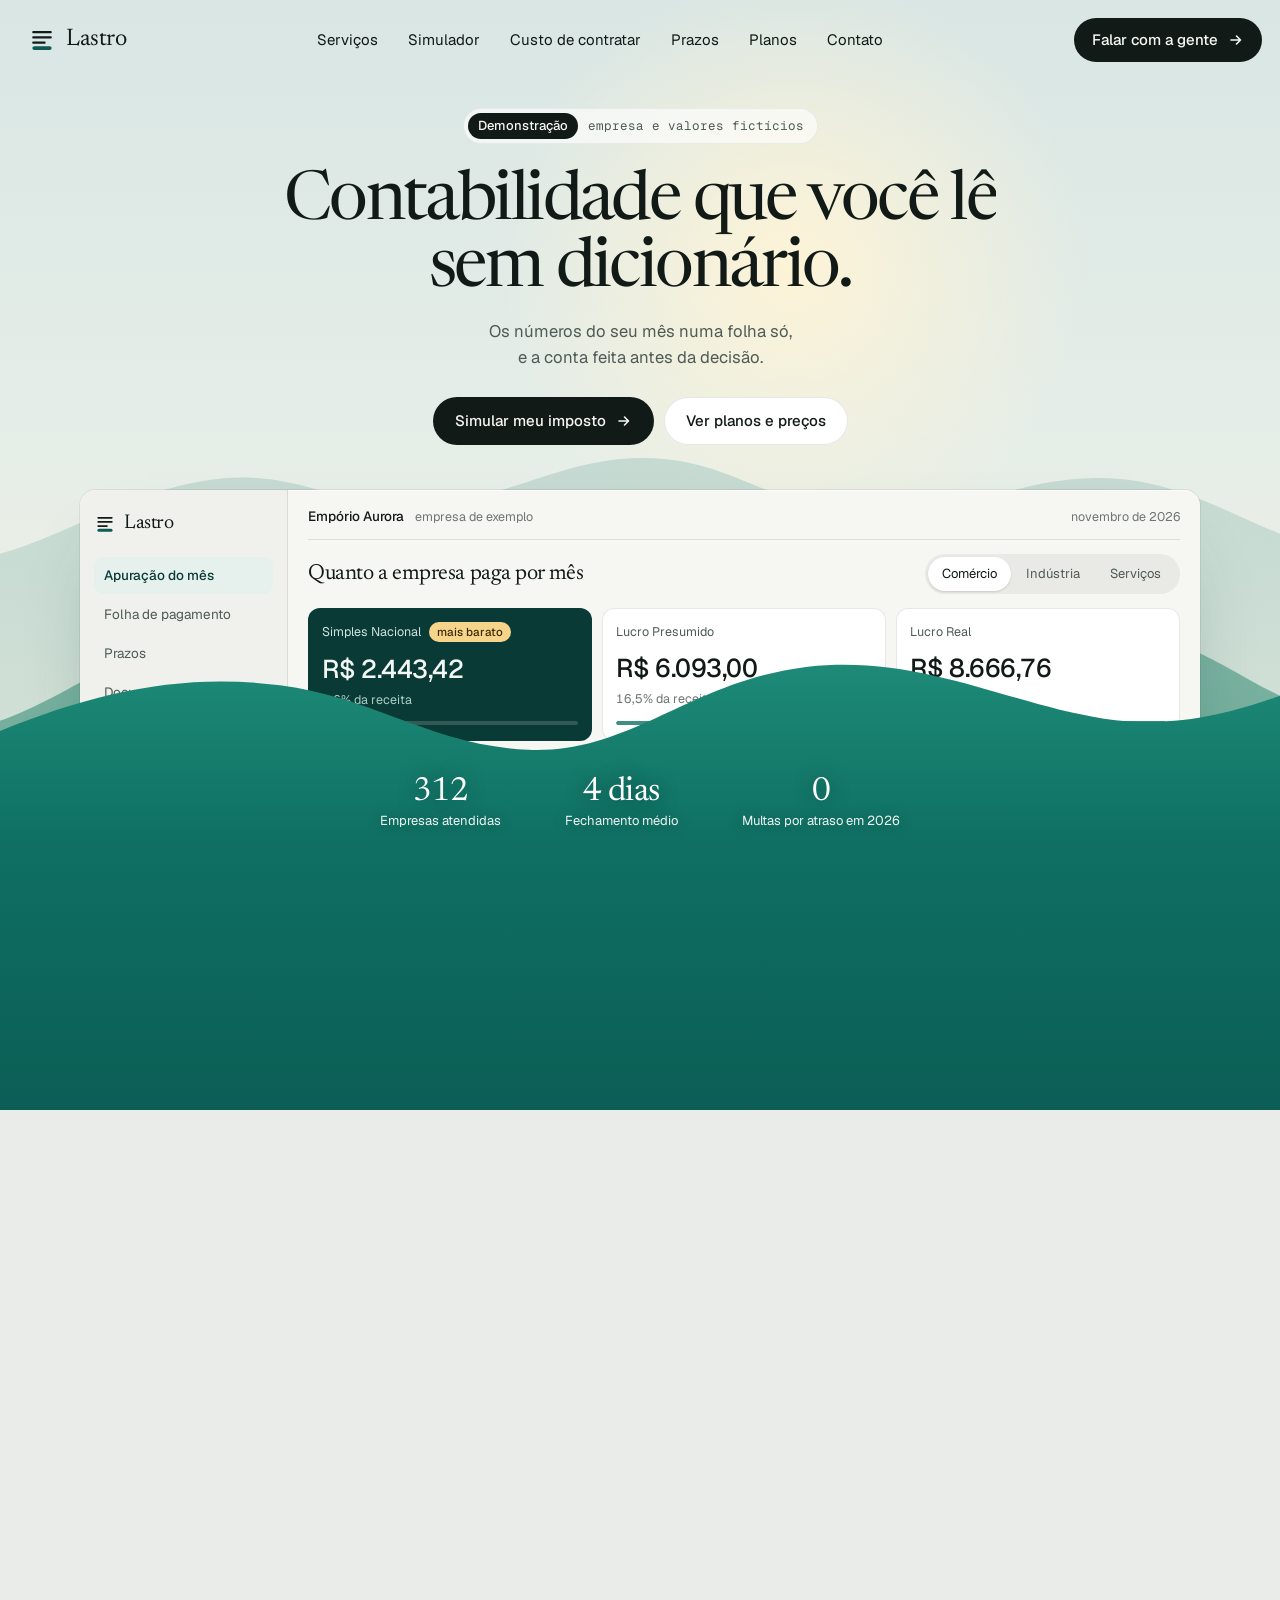
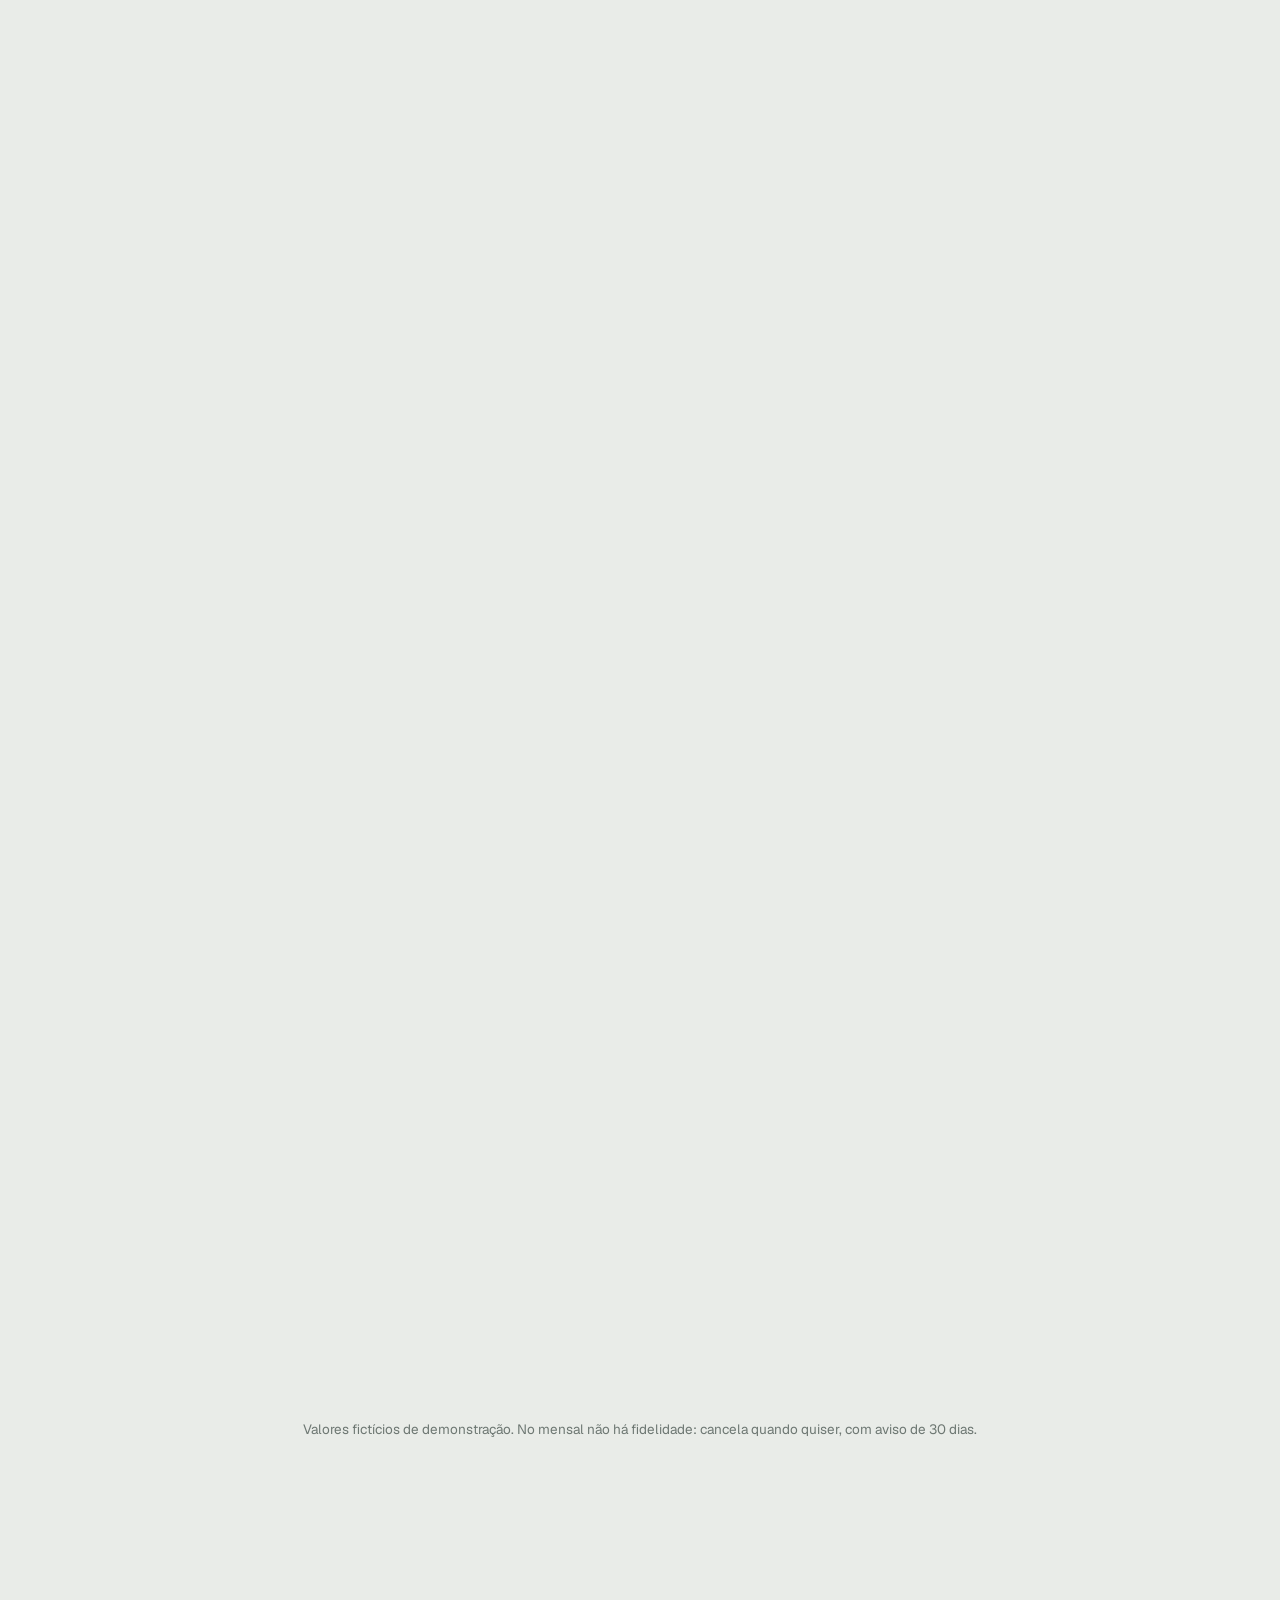
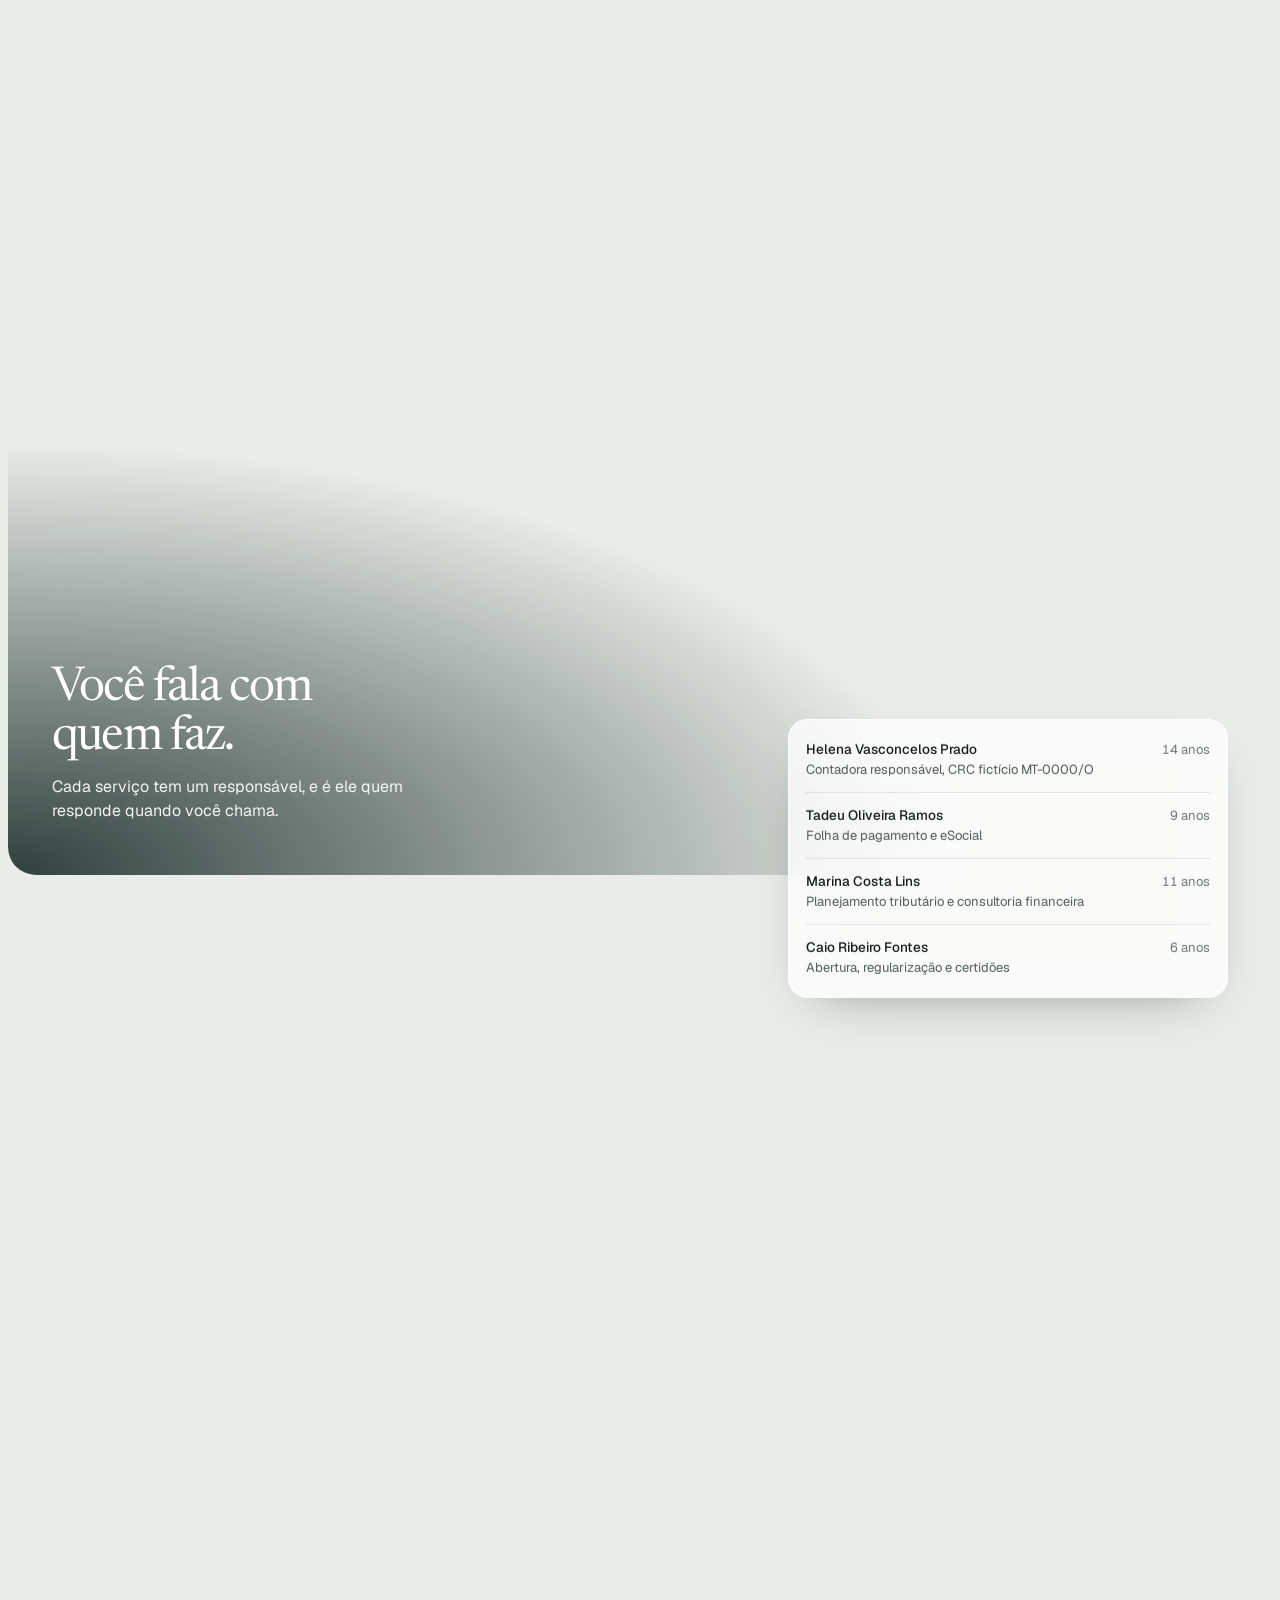
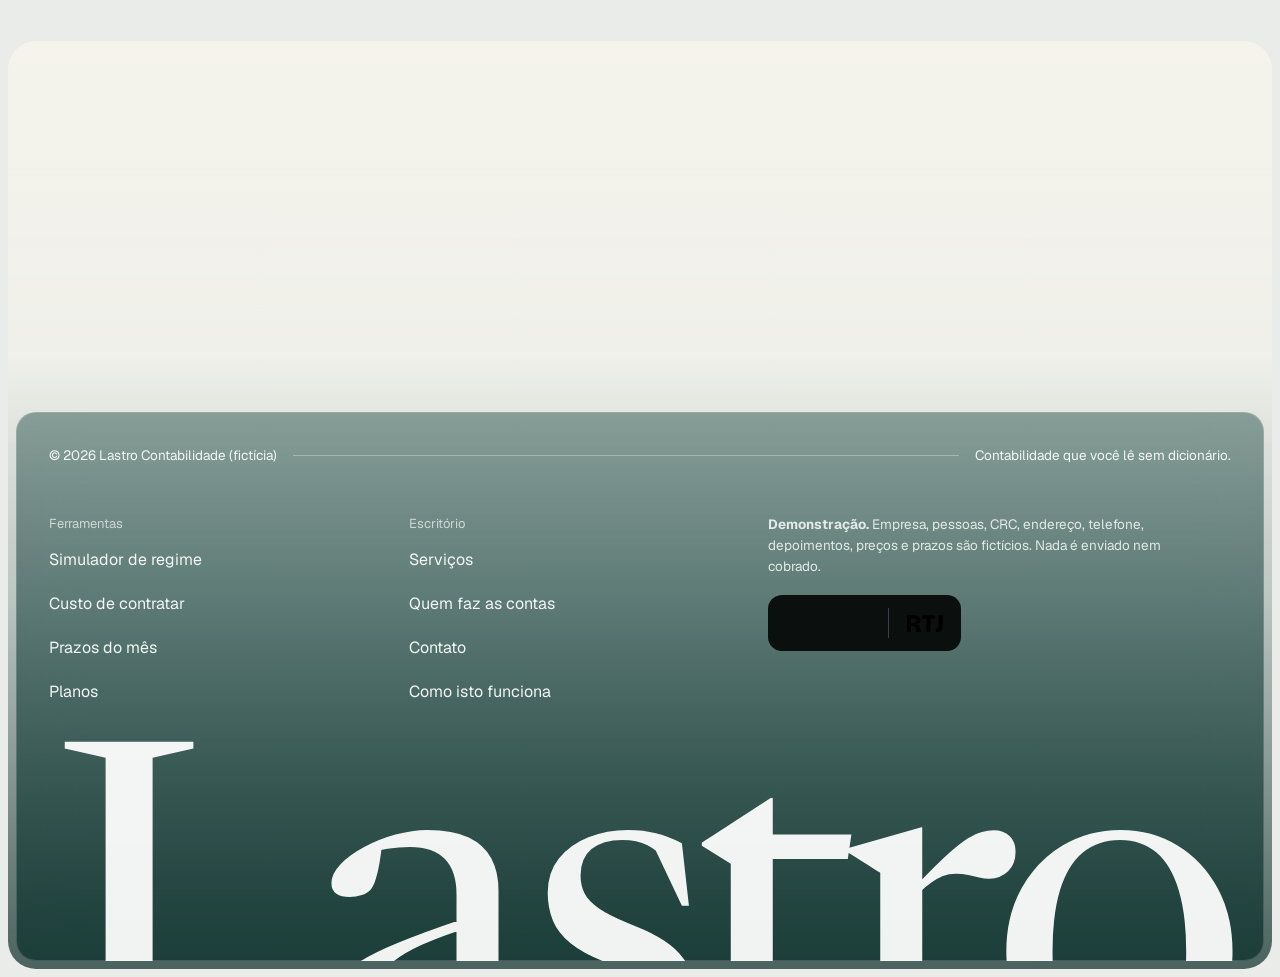
==== commit 3587df1b: "Assinatura com o RTJ vivo (em teste) - assets/: página recompilada com o RTJ vivo no rodapé (fibras " ====
--- a/index.html
+++ b/index.html
@@ -19,8 +19,8 @@
   <meta property="og:image:height" content="630">
   <meta name="twitter:card" content="summary_large_image">
   <link rel="icon" href="./favicon.svg" type="image/svg+xml">
-  <script type="module" crossorigin src="./assets/index-CZLl8uzo.js"></script>
-  <link rel="stylesheet" crossorigin href="./assets/index-CDf_LsjC.css">
+  <script type="module" crossorigin src="./assets/index-Ds6KF5I7.js"></script>
+  <link rel="stylesheet" crossorigin href="./assets/index-Cp0EafVw.css">
 </head>
 <body>
   <div id="raiz">
--- a/assets/index-Cp0EafVw.css
+++ b/assets/index-Cp0EafVw.css
@@ -0,0 +1 @@
+@font-face{font-family:Newsreader;font-style:normal;font-display:swap;font-weight:200 800;src:url(./newsreader-latin-standard-normal-s-izfB6B.woff2) format("woff2-variations")}@font-face{font-family:Newsreader;font-style:italic;font-display:swap;font-weight:200 800;src:url(./newsreader-latin-standard-italic-kJKFiXvB.woff2) format("woff2-variations")}@font-face{font-family:Geist;font-style:normal;font-display:swap;font-weight:100 900;src:url(./geist-latin-wght-normal-BgDaEnEv.woff2) format("woff2-variations")}@font-face{font-family:Geist Mono;font-style:normal;font-display:swap;font-weight:100 900;src:url(./geist-mono-latin-wght-normal-XN7g48iV.woff2) format("woff2-variations")}:root{--pagina: #e9ece8;--papel: #f6f6f2;--tinta: #111a17;--tinta-2: #4f5b56;--tinta-3: #6d7772;--fio: rgba(17, 26, 23, .1);--verde-900: #0a3a36;--verde-700: #0e5b55;--verde-500: #3d8f83;--verde-200: #cfe4dd;--verde-100: #e6f1ed;--ambar: #8a5708;--ambar-fundo: #fbefd8;--ferrugem: #a63b2a;--ferrugem-fundo: #fbe6e3;--azul: #2659ad;--azul-fundo: #e3edfa;--serifa: "Newsreader", "Iowan Old Style", Georgia, serif;--sans: "Geist", system-ui, -apple-system, "Segoe UI", sans-serif;--mono: "Geist Mono", ui-monospace, Menlo, monospace;--ease: cubic-bezier(.22, 1, .36, 1);--ease-io: cubic-bezier(.65, 0, .35, 1);--t-micro: .32s;--margem: 8px;--r-card: 28px;--r-dentro: 20px;--r-app: 16px;--lado: clamp(20px, 3.3vw, 48px);--vidro-blur: blur(22px) saturate(1.35)}*,*:before,*:after{box-sizing:border-box}html{background:var(--pagina);scroll-padding-top:76px;-webkit-text-size-adjust:100%}body{margin:0;font-family:var(--sans);font-size:16px;line-height:1.55;color:var(--tinta);background:var(--pagina);-webkit-font-smoothing:antialiased;overflow-x:clip}img{display:block;max-width:100%}h1,h2,h3,h4,p,ul,ol,dl,dd,figure,blockquote,fieldset{margin:0;padding:0}ul,ol{list-style:none}fieldset{border:0;min-width:0}button,input,select,textarea{font:inherit;color:inherit}button{cursor:pointer}a{color:inherit}.num{font-variant-numeric:tabular-nums}.visualmente-oculto{position:absolute;width:1px;height:1px;overflow:hidden;clip:rect(0 0 0 0);white-space:nowrap}:focus-visible{outline:2px solid var(--verde-700);outline-offset:3px;border-radius:6px}.pular{position:fixed;left:12px;top:-80px;z-index:60;background:var(--tinta);color:var(--papel);padding:10px 16px;border-radius:999px;transition:top var(--t-micro) var(--ease)}.pular:focus{top:12px}.espera{max-width:720px;margin:0 auto;padding:22vh var(--lado) 40vh}.espera h1{font-family:var(--serifa);font-weight:400;font-size:clamp(36px,6vw,72px);line-height:1.02;letter-spacing:-.034em}.espera p{margin-top:20px;color:var(--tinta-2);max-width:56ch}.seta,.check{width:1em;height:1em;flex:none}.titulo{font-family:var(--serifa);font-weight:400;font-size:clamp(34px,3.75vw,64px);line-height:1.04;letter-spacing:-.034em;font-variation-settings:"opsz" 72}.titulo em{font-style:italic;color:var(--verde-700)}.mascara{display:block;overflow:hidden;padding:.06em 0 .16em;margin-bottom:-.22em}.linha{display:block}.js .linha{transform:translateY(calc(100% + .32em));transition:transform 1.15s var(--ease) calc(var(--i, 0) * .08s)}.js .sobe{opacity:0;transform:translateY(22px);transition:opacity .9s var(--ease) .18s,transform 1.1s var(--ease) .18s}.js .is-in .linha,.js .is-pronto .linha{transform:none}.js .is-in .sobe,.js .is-pronto .sobe,.js .is-in.sobe{opacity:1;transform:none}.pilula{position:relative;display:inline-flex;align-items:center;gap:10px;min-height:48px;padding:0 22px;border:0;border-radius:999px;font-size:15px;font-weight:500;text-decoration:none;overflow:hidden;isolation:isolate;white-space:nowrap;transition:transform var(--t-micro) var(--ease)}.pilula:active{transform:scale(.97)}.pilula-preto{background:var(--tinta);color:var(--papel)}.pilula-branco{background:#fff;color:var(--tinta);box-shadow:inset 0 0 0 1px var(--fio)}.pilula-colina{position:absolute;left:-10%;right:-10%;bottom:0;height:130%;z-index:-1;border-radius:50% 50% 0 0/60% 60% 0 0;background:var(--verde-700);transform:translateY(101%);transition:transform .55s var(--ease)}.pilula-branco .pilula-colina{background:var(--verde-200)}.pilula-setas{position:relative;display:block;width:16px;height:16px;overflow:hidden}.pilula-setas .seta{position:absolute;inset:0;width:16px;height:16px;transition:transform .5s var(--ease)}.pilula-setas .seta+.seta{transform:translate(-140%)}@media (hover: hover){html:not(.is-scrolling) .pilula:hover .pilula-colina{transform:none}html:not(.is-scrolling) .pilula:hover .pilula-setas .seta:first-child{transform:translate(140%)}html:not(.is-scrolling) .pilula:hover .pilula-setas .seta+.seta{transform:none}}.topo{position:fixed;z-index:40;top:var(--margem);left:var(--margem);right:var(--margem);height:64px;display:flex;align-items:center;justify-content:space-between;gap:16px;padding:0 10px 0 20px;border-radius:20px;transition:transform .6s var(--ease),background-color .4s var(--ease),box-shadow .4s var(--ease)}.topo.is-vidro{background:#f6f6f2c7;-webkit-backdrop-filter:blur(18px);backdrop-filter:blur(18px);box-shadow:0 1px 0 var(--fio),0 10px 30px -18px #111a174d}.topo.is-fora{transform:translateY(-130%)}.marca{display:inline-flex;align-items:center;gap:10px;text-decoration:none;min-height:44px}.marca-sinal{width:28px;height:28px}.marca-nome{font-family:var(--serifa);font-size:24px;letter-spacing:-.02em}.menu{display:flex;gap:2px}.menu a{position:relative;padding:10px 14px;border-radius:999px;font-size:15px;text-decoration:none;isolation:isolate}.menu a:before{content:"";position:absolute;inset:0;z-index:-1;border-radius:inherit;background:#ffffffb3;transform:scale(.6);opacity:0;transition:transform var(--t-micro) var(--ease),opacity var(--t-micro) var(--ease)}.menu a.ativo:before{transform:none;opacity:1}@media (hover: hover){html:not(.is-scrolling) .menu a:hover:before{transform:none;opacity:1}}.topo-acoes{display:flex;align-items:center;gap:8px}.pilula-nav{min-height:44px;padding:0 18px}.menu-botao{display:none;align-items:center;gap:10px;min-height:44px;padding:0 16px;border:0;border-radius:999px;background:#fff;box-shadow:inset 0 0 0 1px var(--fio);font-size:15px}.menu-botao-icone{width:16px;height:10px;border-top:1.6px solid currentColor;border-bottom:1.6px solid currentColor;transition:height var(--t-micro) var(--ease)}.menu-botao[aria-expanded=true] .menu-botao-icone{height:0}@media (max-width: 1060px){.menu-botao{display:inline-flex}.pilula-nav{display:none}.menu{position:fixed;left:0;right:0;top:72px;flex-direction:column;gap:0;padding:14px 18px 22px;border-radius:22px;background:var(--papel);box-shadow:0 24px 60px -24px #111a1773,inset 0 0 0 1px var(--fio);visibility:hidden;opacity:0;transform:translateY(-12px);transition:opacity .35s var(--ease),transform .45s var(--ease),visibility 0s .45s}.menu.aberto{visibility:visible;opacity:1;transform:none;transition-delay:0s}.menu a{font-family:var(--serifa);font-size:clamp(28px,8vw,40px);letter-spacing:-.02em;padding:8px 6px;border-radius:12px}.menu a:before{display:none}.menu-aberto .topo{background:var(--papel);box-shadow:inset 0 0 0 1px var(--fio)}}.hero{position:relative;height:var(--hero-h, 150vh);min-height:100svh;overflow:hidden;background:#dfe9e6}.hero-ceu{position:absolute;inset:0 0 auto;height:120%;background:linear-gradient(180deg,#d9e6e4,#e6eee8 34%,#f3efe0 62%,#f1ead6);transform:translateY(var(--ceu, 0px));will-change:transform}.hero-sol{position:absolute;left:62%;top:20%;width:46vmax;height:46vmax;margin:-23vmax;border-radius:50%;background:radial-gradient(closest-side,#fff4d6f2,#fff4d600)}.hero-serra{position:absolute;left:0;right:0;top:34%;height:min(46%,420px);background:linear-gradient(180deg,#b9d3cb,#cfe0d6);-webkit-mask:url(../img/colinas-fundo.svg) center top / 100% 100% no-repeat;mask:url(../img/colinas-fundo.svg) center top / 100% 100% no-repeat;opacity:.75}.hero-texto{position:relative;z-index:2;display:flex;flex-direction:column;align-items:center;text-align:center;padding:clamp(92px,12vh,130px) var(--lado) 0}.chip{display:inline-flex;align-items:center;gap:10px;padding:5px 14px 5px 5px;border-radius:999px;background:#ffffff9e;box-shadow:inset 0 0 0 1px #111a170f;font-size:13px}.chip-tag{padding:3px 10px;border-radius:999px;background:var(--tinta);color:var(--papel);font-weight:500}.chip-txt{font-family:var(--mono);font-size:12.5px;color:var(--tinta-2)}.titulo-hero{margin-top:22px;font-size:clamp(38px,min(5.3vw,8.9vh),104px);line-height:.98;letter-spacing:-.038em}.hero-apoio{margin-top:20px;font-size:clamp(16px,1.3vw,18.5px);color:var(--tinta-2)}.hero-acoes{margin-top:26px;display:flex;flex-wrap:wrap;justify-content:center;gap:10px}.hero-painel{container-type:inline-size;position:relative;z-index:2;width:min(1120px,calc(100% - 2 * var(--lado)));margin:clamp(34px,5vh,56px) auto 0}.js .hero-painel{opacity:0;transform:translateY(70px);transition:opacity 1s var(--ease) .35s,transform 1.5s var(--ease) .35s}.js .is-pronto .hero-painel{opacity:1;transform:none}.hero-colinas{position:absolute;left:0;right:0;top:var(--col-top, 60vh);height:calc(var(--hero-h, 150vh) - var(--col-top, 60vh) + 60px);--crista: 520px;-webkit-mask:url(../img/colinas.svg) center top / 100% var(--crista) no-repeat,linear-gradient(#000,#000) 0 calc(var(--crista) - 1px) / 100% 100% no-repeat;mask:url(../img/colinas.svg) center top / 100% var(--crista) no-repeat,linear-gradient(#000,#000) 0 calc(var(--crista) - 1px) / 100% 100% no-repeat;will-change:transform}.hero-colinas-fundo{z-index:1;margin-top:-54px;background:linear-gradient(180deg,#7fb5a4,#5b9c8b);-webkit-mask-image:url(../img/colinas-fundo.svg),linear-gradient(#000,#000);mask-image:url(../img/colinas-fundo.svg),linear-gradient(#000,#000);transform:translateY(calc(var(--desce, 0px) * .72))}.hero-colinas-frente{z-index:3;background:linear-gradient(180deg,#1f8c79,#0e6f62 38%,#0b5a52);transform:translateY(var(--desce, 0px))}.js .hero-colinas{transition:margin-top 1.6s var(--ease)}.js .hero:not(.is-pronto) .hero-colinas-frente{margin-top:46px}.js .hero:not(.is-pronto) .hero-colinas-fundo{margin-top:-20px}.hero-colinas canvas{position:absolute;inset:0;width:100%;height:100%;opacity:0;transition:opacity 1.4s var(--ease)}.hero-colinas.tem-gl canvas{opacity:1}.hero-dados{position:absolute;left:0;right:0;top:clamp(100px,24%,128px);display:flex;justify-content:center;gap:clamp(18px,5vw,72px);padding:0 var(--lado);color:#fff;text-align:center;opacity:var(--some, 1);text-shadow:0 1px 18px rgba(4,40,36,.55);pointer-events:none}.hero-dados dt{font-size:13px;opacity:.92}.hero-dados dd{font-family:var(--serifa);font-size:clamp(24px,2.6vw,34px);letter-spacing:-.02em;line-height:1.1}.hero-dados>div{display:flex;flex-direction:column-reverse}.app{position:relative;display:grid;grid-template-columns:208px minmax(0,1fr);background:var(--papel);border-radius:var(--r-app);box-shadow:0 1px #fffc inset,0 0 0 1px #111a1712,0 40px 80px -40px #0a3a3673;font-size:13.5px;text-align:left}.app-lado{border-radius:var(--r-app) 0 0 var(--r-app)}.app-lado{display:flex;flex-direction:column;gap:18px;padding:18px 14px;border-right:1px solid var(--fio);background:#f0f1ec}.app-marca{display:flex;align-items:center;gap:8px;font-family:var(--serifa);font-size:20px;letter-spacing:-.02em}.app-marca .marca-sinal{width:22px;height:22px}.app-menu{display:grid;gap:2px}.app-menu li{padding:8px 10px;border-radius:9px;color:var(--tinta-2)}.app-menu .is-ativo{background:var(--verde-100);color:var(--verde-900);font-weight:500}.app-selo{margin-top:auto;display:grid;grid-template-columns:auto 1fr;column-gap:8px;align-items:center;padding:10px;border-radius:10px;background:#fff;box-shadow:inset 0 0 0 1px var(--fio);font-size:12.5px}.app-selo small{grid-column:2;color:var(--tinta-3);font-size:12px}.ponto{width:8px;height:8px;border-radius:50%;background:var(--verde-500);box-shadow:0 0 #3d8f8380;animation:pulsa 2.4s var(--ease) infinite}@keyframes pulsa{70%,to{box-shadow:0 0 0 7px #3d8f8300}}.app-corpo{position:relative;padding:16px 20px 20px;min-width:0}.app-topo{display:flex;justify-content:space-between;align-items:baseline;gap:12px;padding-bottom:12px;border-bottom:1px solid var(--fio)}.app-empresa{font-weight:500}.app-empresa small,.app-mes{color:var(--tinta-3);font-weight:400;font-size:12.5px}.app-empresa small{margin-left:8px}.app-cabeca{display:flex;flex-wrap:wrap;justify-content:space-between;align-items:center;gap:10px;margin-top:14px}.app-titulo{font-family:var(--serifa);font-size:22px;letter-spacing:-.02em}.seletor,.abas,.alternador{position:relative;display:inline-grid;grid-auto-flow:column;grid-auto-columns:1fr;padding:3px;border-radius:999px;background:#111a170f;isolation:isolate}.seletor button,.abas button{position:relative;z-index:1;min-height:34px;padding:0 14px;border:0;background:none;border-radius:999px;font-size:13px;color:var(--tinta-2);transition:color var(--t-micro) var(--ease)}.seletor button.is-ativo,.abas button[aria-selected=true]{color:var(--tinta)}.seletor-fundo,.abas-fundo,.alternador-fundo{position:absolute;z-index:0;top:3px;bottom:3px;left:3px;width:calc((100% - 6px) / 3);border-radius:999px;background:#fff;box-shadow:0 1px 2px #111a1724;transform:translate(calc(var(--pos, 0) * 100%));transition:transform .5s var(--ease)}.abas-fundo,.alternador-fundo{width:calc((100% - 6px)/2)}.app-cartoes{display:grid;grid-template-columns:repeat(3,minmax(0,1fr));gap:10px;margin-top:14px}.cartao{position:relative;padding:14px 14px 16px;border-radius:12px;background:#fff;box-shadow:inset 0 0 0 1px var(--fio);transition:box-shadow var(--t-micro) var(--ease),transform var(--t-micro) var(--ease)}.cartao.is-melhor{background:var(--verde-900);color:#f2f7f4;box-shadow:none}.cartao-nome{display:flex;flex-wrap:wrap;align-items:center;gap:6px 8px;font-size:12.5px;color:var(--tinta-2)}.cartao.is-melhor .cartao-nome{color:#cfe4dd}.cartao-selo{padding:1px 8px;border-radius:999px;background:#f6d58a;color:#3b2a04;font-size:11.5px;font-weight:500}.cartao-valor{margin-top:8px;font-size:clamp(19px,2.3cqw,26px);font-weight:500;letter-spacing:-.02em;white-space:nowrap}.cartao-nota{color:var(--tinta-3);font-size:12.5px}.cartao.is-melhor .cartao-nota{color:#a9cfc4}.cartao-barra,.barra{display:block;height:4px;margin-top:12px;border-radius:4px;background:#111a1714;overflow:hidden}.cartao.is-melhor .cartao-barra{background:#ffffff29}.cartao-barra span,.barra span{display:block;height:100%;border-radius:inherit;background:var(--verde-500);transform-origin:left;transform:scaleX(var(--w, 0));transition:transform 1.1s var(--ease)}.cartao.is-melhor .cartao-barra span{background:#f6d58a}.app-faixa{display:grid;gap:6px;margin-top:16px}.app-faixa>span{display:flex;justify-content:space-between;gap:12px;color:var(--tinta-2)}.app-faixa strong{color:var(--tinta);font-weight:500}input[type=range]{-webkit-appearance:none;appearance:none;width:100%;height:28px;margin:0;background:none;cursor:pointer}input[type=range]::-webkit-slider-runnable-track{height:4px;border-radius:4px;background:var(--verde-200)}input[type=range]::-moz-range-track{height:4px;border-radius:4px;background:var(--verde-200)}input[type=range]::-webkit-slider-thumb{-webkit-appearance:none;width:20px;height:20px;margin-top:-8px;border-radius:50%;background:var(--verde-700);border:3px solid #fff;box-shadow:0 1px 4px #111a174d;transition:transform var(--t-micro) var(--ease)}input[type=range]::-moz-range-thumb{width:14px;height:14px;border-radius:50%;background:var(--verde-700);border:3px solid #fff;box-shadow:0 1px 4px #111a174d}input[type=range]:active::-webkit-slider-thumb{transform:scale(1.15)}.app-listas{display:grid;grid-template-columns:minmax(0,1.5fr) minmax(0,1fr);gap:14px;margin-top:12px}.app-sub{font-size:12.5px;color:var(--tinta-3);margin-bottom:6px}.contas li{display:grid;grid-template-columns:minmax(0,1fr) auto 108px;align-items:center;gap:10px;padding:8px 0;border-top:1px solid var(--fio)}.contas-nome{overflow:hidden;text-overflow:ellipsis;white-space:nowrap}.contas-nome small{margin-left:8px;color:var(--tinta-3)}.estado,.selo{display:inline-flex;align-items:center;justify-content:center;gap:5px;min-height:24px;padding:0 9px;border-radius:999px;font-size:12px;font-weight:500;white-space:nowrap;transition:background-color .6s var(--ease),color .6s var(--ease)}.estado-pago,.selo-ok{background:var(--verde-100);color:var(--verde-900)}.estado-agendado{background:var(--azul-fundo);color:var(--azul)}.estado-vence{background:var(--ambar-fundo);color:var(--ambar)}.estado-previsto{background:#111a170f;color:var(--tinta-2)}.app-economia{padding:12px 14px;border-radius:12px;background:var(--verde-100);align-self:start}.app-economia-valor{font-size:22px;font-weight:500;letter-spacing:-.02em;color:var(--verde-900)}.app-economia-nota{color:var(--tinta-2);font-size:12.5px}.app-aviso{position:absolute;z-index:4;right:18px;top:-30px;display:flex;gap:10px;align-items:flex-start;max-width:300px;padding:12px 14px;border-radius:14px;background:var(--tinta);color:var(--papel);font-size:13px;box-shadow:0 18px 40px -18px #111a1799;opacity:0;transform:translateY(-14px) scale(.96);pointer-events:none;transition:opacity .5s var(--ease),transform .7s var(--ease)}.app-aviso.is-on{opacity:1;transform:none}.app-aviso .check{margin-top:2px;color:#8fd3bd;width:16px;height:16px}.app-aviso strong{display:block;font-weight:500}@container (max-width: 700px){.app{grid-template-columns:minmax(0,1fr)}.app-lado{display:none}.app-corpo{padding:14px 14px 16px}.app-mes{display:none}.app-cartoes{grid-template-columns:repeat(2,minmax(0,1fr))}.cartao.is-melhor{grid-column:1 / -1;order:-1}.cartao.is-melhor .cartao-valor{font-size:30px}.cartao-valor{font-size:16px}.cartao{min-width:0;padding:12px}.app-listas{grid-template-columns:minmax(0,1fr)}.app-economia{order:-1}.contas li{grid-template-columns:minmax(0,1fr) auto}.contas .estado{grid-column:1 / -1;justify-self:start}.contas-nome small{display:block;margin:0}.seletor{width:100%}.app-aviso{left:6px;right:6px;top:-58px;max-width:none;padding:10px 12px;font-size:12.5px}.app-aviso strong{display:inline}.app-economia{display:none}}.respiro{padding:clamp(96px,17vh,190px) var(--lado);text-align:center}.titulo-respiro{font-size:clamp(21px,6.3vw,80px);line-height:1.04}.voz-autor{margin-top:26px;color:var(--tinta-2)}.voz-segunda{max-width:560px;margin:56px auto 0;padding-top:26px;border-top:1px solid var(--fio);color:var(--tinta-2)}.voz-segunda p{font-family:var(--serifa);font-size:22px;line-height:1.3;color:var(--tinta);letter-spacing:-.01em}.voz-segunda footer{margin-top:12px;font-size:14.5px}.trio{display:grid;grid-template-columns:repeat(3,minmax(0,1fr));gap:var(--margem);padding:0 var(--margem)}.card{position:relative;border-radius:var(--r-card);overflow:hidden;isolation:isolate}.card-foto{height:clamp(580px,80vh,780px);display:flex;flex-direction:column;justify-content:space-between;padding:16px;color:#fff;background:#23312d}.card-img{position:absolute;inset:-6% 0;z-index:-2;width:100%;height:112%;object-fit:cover}.card-foto:after{content:"";position:absolute;inset:0;z-index:-1;background:linear-gradient(180deg,#0a1e1b33,#0a1e1b00 36%,#081a17c7)}.card-claro:after{background:linear-gradient(180deg,#f6f6f200 40%,#f6f6f2eb)}.card-claro{color:var(--tinta);background:#e8e4d9}.js .card{opacity:0;transform:translateY(28px);transition:opacity .9s var(--ease),transform 1.2s var(--ease)}.js .card:nth-child(2){transition-delay:.12s}.js .card:nth-child(3){transition-delay:.24s}.js .card.is-in{opacity:1;transform:none}.js .card .card-img{transform:scale(1.1);transition:transform 1.8s var(--ease)}.js .card.is-in .card-img{transform:none}.js .card .vidro{opacity:0;transform:translateY(16px);transition:opacity .8s var(--ease) .45s,transform 1s var(--ease) .45s}.js .card.is-in .vidro{opacity:1;transform:none}@supports (animation-timeline: view()){@media (prefers-reduced-motion: no-preference){.card.is-in .card-img,.janela-img,.fecho-img{animation:anda linear both;animation-timeline:view()}@keyframes anda{0%{translate:0 -4%}to{translate:0 4%}}}}.vidro{border-radius:var(--r-dentro);padding:16px;font-size:13.5px;-webkit-backdrop-filter:var(--vidro-blur);backdrop-filter:var(--vidro-blur)}.vidro-claro{background:#fff3;box-shadow:inset 0 0 0 1px #ffffff47;color:#fff}.vidro-branco{background:#ffffffc2;box-shadow:inset 0 0 0 1px #ffffffb3,0 20px 50px -30px #111a1780;color:var(--tinta)}.vidro-linha{display:flex;justify-content:space-between;align-items:center;gap:10px}.vidro-nota{margin-top:10px;opacity:.86}.vidro-valor{font-size:clamp(30px,2.9vw,40px);font-weight:500;letter-spacing:-.03em;line-height:1.15}.vidro-valor small{font-size:14px;font-weight:400;opacity:.7;margin-left:4px}.vidro .abas{display:grid;margin-top:12px;background:#ffffff2e}.vidro .abas button{color:#ffffffdb;min-height:38px}.vidro .abas button[aria-selected=true]{color:var(--tinta)}.vidro-detalhe{margin-top:12px;min-height:3.2em}.vidro-pe{display:flex;align-items:center;gap:6px;margin-top:10px;padding-top:10px;border-top:1px solid rgba(255,255,255,.26);opacity:.86}.vidro-pe.is-ok{opacity:1}.vidro-lista{margin-top:10px}.vidro-lista li{display:flex;justify-content:space-between;gap:10px;padding:7px 0;border-top:1px solid var(--fio)}.interruptor{display:flex;align-items:center;gap:10px;margin-top:8px;padding-top:12px;border-top:1px solid var(--fio);min-height:44px;cursor:pointer}.interruptor input{position:absolute;opacity:0;width:1px;height:1px}.interruptor-trilho{width:40px;height:24px;padding:3px;border-radius:999px;background:#111a172e;transition:background-color var(--t-micro) var(--ease);flex:none}.interruptor-trilho span{display:block;width:18px;height:18px;border-radius:999px;background:#fff;box-shadow:0 1px 3px #111a174d;transition:transform .45s var(--ease),width var(--t-micro) var(--ease)}.interruptor input:checked+.interruptor-trilho{background:var(--verde-700)}.interruptor input:checked+.interruptor-trilho span{transform:translate(16px)}.interruptor:active .interruptor-trilho span{width:22px}.interruptor input:checked:active+.interruptor-trilho span{transform:translate(12px)}.interruptor input:focus-visible+.interruptor-trilho{outline:2px solid var(--verde-700);outline-offset:3px}.vidro-agenda{margin-top:10px}.vidro-agenda li{display:flex;gap:12px;align-items:baseline;padding:7px 0;border-top:1px solid rgba(255,255,255,.24)}.vidro-agenda .dia{font-family:var(--mono);font-size:13px;opacity:.86}.curva{display:block;width:100%;height:62px;margin-top:6px;overflow:visible}.curva path{fill:none;stroke:#fff;stroke-width:2;stroke-linecap:round}.curva-fio{stroke-dasharray:1;stroke-dashoffset:1;transition:stroke-dashoffset 1.8s var(--ease) .5s}.curva.is-on .curva-fio{stroke-dashoffset:0}.curva-previsto{opacity:0;stroke-dasharray:2 6;transition:opacity .8s var(--ease) 1.9s}.curva circle{fill:#fff;opacity:0;transition:opacity .5s var(--ease) 1.8s}.curva.is-on .curva-previsto{opacity:.6}.curva.is-on circle{opacity:1}.vidro-eixo{display:flex;justify-content:space-between;font-size:12px;opacity:.8}.card-pe h3{font-family:var(--serifa);font-weight:400;font-size:clamp(25px,2.05vw,33px);line-height:1.08;letter-spacing:-.025em}.card-pe p{margin-top:8px;max-width:34ch;opacity:.9}.secao{padding:clamp(84px,13vh,150px) var(--lado) 0}.secao-topo{display:grid;grid-template-columns:minmax(0,1.05fr) minmax(0,1fr);align-items:end;gap:24px clamp(24px,6vw,96px);max-width:1320px;margin:0 auto clamp(28px,5vh,52px)}.secao-lead{font-size:clamp(16px,1.25vw,18.5px);color:var(--tinta-2);text-wrap:balance;max-width:46ch;padding-bottom:.5em}.folha{display:grid;grid-template-columns:minmax(0,1fr) minmax(0,1.1fr);gap:clamp(24px,4vw,56px);max-width:1320px;margin:0 auto;padding:clamp(20px,3.2vw,44px);border-radius:var(--r-card);background:var(--papel);box-shadow:0 0 0 1px #111a170d,0 30px 60px -50px #0a3a3680}.formulario{display:grid;gap:18px;align-content:start}.campo label,.campo legend,.filtro-grupo legend{display:block;margin-bottom:7px;font-size:14px;font-weight:500}.campo input[type=text],.campo input[type=email],.campo input[type=number],.campo select,.campo textarea{width:100%;min-height:48px;padding:11px 14px;border:0;border-radius:12px;background:#fff;box-shadow:inset 0 0 0 1px #111a1729;font-size:16px;transition:box-shadow var(--t-micro) var(--ease)}.campo textarea{resize:vertical;min-height:120px}.campo input:focus-visible,.campo select:focus-visible,.campo textarea:focus-visible{outline:0;box-shadow:inset 0 0 0 2px var(--verde-700),0 0 0 4px #0e5b5524}.campo [aria-invalid=true]{box-shadow:inset 0 0 0 2px var(--ferrugem)}.campo-dinheiro{position:relative}.campo-dinheiro>span{position:absolute;left:14px;top:50%;transform:translateY(-50%);color:var(--tinta-3);font-size:15px;pointer-events:none}.campo-dinheiro input[type=text]{padding-left:44px;font-variant-numeric:tabular-nums}.campo-pct{max-width:160px}.campo-pct>span{left:auto;right:14px}.ajuda,.nota-pequena{margin-top:7px;font-size:13.5px;color:var(--tinta-3)}.opcoes{display:flex;flex-wrap:wrap;gap:8px}.opcao,.ficha{position:relative;display:inline-flex;cursor:pointer}.opcao input,.ficha input{position:absolute;z-index:1;opacity:0;inset:0;width:100%;height:100%;margin:0;cursor:pointer}.opcao span,.ficha span{display:inline-flex;align-items:center;min-height:44px;padding:0 16px;border-radius:999px;background:#fff;box-shadow:inset 0 0 0 1px #111a1729;font-size:14.5px;transition:background-color var(--t-micro) var(--ease),color var(--t-micro) var(--ease),box-shadow var(--t-micro) var(--ease),transform var(--t-micro) var(--ease)}.opcao input:checked+span,.ficha input:checked+span{background:var(--verde-900);color:#fff;box-shadow:none}.opcao input:focus-visible+span,.ficha input:focus-visible+span{outline:2px solid var(--verde-700);outline-offset:3px}.opcao:active span,.ficha:active span{transform:scale(.96)}.erro{padding:10px 14px;border-radius:12px;background:var(--ferrugem-fundo);color:#7d2a1c;font-size:14.5px}.aviso{padding:14px 16px;border-radius:14px;background:var(--ambar-fundo);color:#5c3b06;font-size:13.5px}.aviso a{font-weight:500}[hidden]{display:none!important}.resultado{align-self:start;min-width:0}.rotulo{font-size:13.5px;color:var(--tinta-3)}.resultado-topo{display:flex;justify-content:space-between;align-items:center;gap:16px}.resultado-nome{font-family:var(--serifa);font-size:clamp(26px,2.4vw,36px);letter-spacing:-.025em;line-height:1.1;margin-top:2px}.resultado-numero{font-size:clamp(34px,4vw,56px);font-weight:500;letter-spacing:-.035em;line-height:1.1;color:var(--verde-900);white-space:nowrap}.resultado-unidade{font-size:16px;font-weight:400;color:var(--tinta-3);margin-left:6px;letter-spacing:0}.resultado-nota{margin-top:10px;color:var(--tinta-2)}.donut{position:relative;width:104px;height:104px;flex:none}.donut svg{width:100%;height:100%;transform:rotate(-90deg)}.donut circle{fill:none;stroke-width:9}.donut-trilho{stroke:var(--verde-100)}.donut-valor{stroke:var(--verde-700);stroke-linecap:round;transition:stroke-dasharray .9s var(--ease)}.donut p{position:absolute;inset:0;display:grid;place-content:center;text-align:center;line-height:1.15}.donut strong{font-size:17px;font-weight:500}.donut span{font-size:11px;color:var(--tinta-3)}.tabela{width:100%;margin-top:20px;border-collapse:collapse;font-size:14.5px}.tabela th,.tabela td{padding:12px 0;border-top:1px solid var(--fio);text-align:left;font-weight:400;vertical-align:top}.tabela thead th{border-top:0;padding-top:0;font-size:13px;color:var(--tinta-3)}.tabela td,.tabela thead th+th{text-align:right;white-space:nowrap;padding-left:12px}.tabela th small{display:block;color:var(--tinta-3);font-size:12.5px}.tabela .barra{max-width:220px;margin-top:8px}.tabela tr.melhor th,.tabela tr.melhor td{font-weight:500;color:var(--verde-900)}.tabela tr.melhor .barra span{background:var(--verde-700)}.tabela tfoot th,.tabela tfoot td{font-weight:500;border-top:1.5px solid var(--tinta)}.memoria,.tecnico{margin-top:18px;border-top:1px solid var(--fio)}.memoria summary,.tecnico summary{display:flex;align-items:center;justify-content:space-between;min-height:48px;cursor:pointer;font-weight:500;list-style:none}.memoria summary::-webkit-details-marker,.tecnico summary::-webkit-details-marker{display:none}.memoria summary:after,.tecnico summary:after,.servico-mais{content:"";width:12px;height:12px;margin:0 3px;justify-self:center;flex:none;background:linear-gradient(currentColor,currentColor) center / 100% 1.6px no-repeat,linear-gradient(currentColor,currentColor) center / 1.6px 100% no-repeat;transition:transform .5s var(--ease)}.memoria[open] summary:after,.tecnico[open] summary:after,.is-aberto .servico-mais{transform:rotate(45deg)}#sim-memoria h4{margin:16px 0 4px;font-size:14px;font-weight:500}#sim-memoria table{width:100%;border-collapse:collapse;font-size:13.5px}#sim-memoria td{padding:7px 0;border-top:1px solid var(--fio);vertical-align:top;color:var(--tinta-2)}#sim-memoria td+td{text-align:right;white-space:nowrap;padding-left:12px;color:var(--tinta)}#sim-memoria .soma td{font-weight:500;color:var(--tinta)}.negativo{color:var(--ferrugem)!important}.servicos{display:grid;grid-template-columns:minmax(0,.8fr) minmax(0,1.2fr);gap:var(--margem);max-width:1320px;margin:0 auto}.servicos-foto{border-radius:var(--r-card);overflow:hidden;min-height:420px}.servicos-foto img{width:100%;height:100%;object-fit:cover}.servicos-lista{padding:clamp(10px,2vw,22px) clamp(18px,3vw,40px);border-radius:var(--r-card);background:var(--papel);box-shadow:0 0 0 1px #111a170d}.servicos-lista li+li{border-top:1px solid var(--fio)}.servicos-lista button{display:grid;grid-template-columns:minmax(0,1fr) auto 18px;align-items:center;gap:14px;width:100%;min-height:68px;padding:10px 0;border:0;background:none;text-align:left}.servico-nome{font-family:var(--serifa);font-size:clamp(21px,1.9vw,28px);letter-spacing:-.02em;transition:transform .5s var(--ease)}.servico-prazo{font-size:13.5px;color:var(--tinta-3);text-align:right}.servico-corpo{display:grid;grid-template-rows:0fr;transition:grid-template-rows .6s var(--ease)}.servico-corpo p{overflow:hidden;color:var(--tinta-2);max-width:62ch}.is-aberto .servico-corpo{grid-template-rows:1fr}.is-aberto .servico-corpo p{padding-bottom:20px}@media (hover: hover){html:not(.is-scrolling) .servicos-lista button:hover .servico-nome{transform:translate(8px)}}.folha-prazos{grid-template-columns:minmax(0,1fr);gap:20px}.filtros{display:flex;flex-wrap:wrap;align-items:flex-end;gap:16px 32px}.filtro-grupo{display:flex;flex-wrap:wrap;gap:8px}.filtro-grupo legend{width:100%;float:left}.filtros-contagem{margin-left:auto;color:var(--tinta-3);font-size:14px;min-height:44px;display:flex;align-items:center}.agenda li{display:grid;grid-template-columns:64px minmax(0,1fr) auto;gap:18px;align-items:start;padding:16px 0;border-top:1px solid var(--fio)}.agenda .dia{font-family:var(--serifa);font-size:34px;line-height:1;letter-spacing:-.03em}.agenda .dia small{display:block;margin-top:4px;font-family:var(--sans);font-size:12.5px;letter-spacing:0;color:var(--tinta-3)}.agenda-titulo{font-weight:500}.descricao{color:var(--tinta-2);font-size:14.5px;max-width:64ch}.proximo-aviso{display:inline-block;margin-top:6px;padding:1px 10px;border-radius:999px;background:var(--ambar-fundo);color:var(--ambar);font-size:12.5px;font-weight:500}.etiquetas{display:flex;flex-wrap:wrap;justify-content:flex-end;gap:6px;max-width:250px}.etiqueta{padding:2px 10px;border-radius:999px;background:#111a170f;font-size:12.5px;color:var(--tinta-2);white-space:nowrap}.etiqueta-tipo-imposto{background:var(--verde-100);color:var(--verde-900)}.etiqueta-tipo-folha{background:var(--azul-fundo);color:var(--azul)}.etiqueta-tipo-declaracao{background:var(--ambar-fundo);color:var(--ambar)}.agenda-vazia{padding:28px 0;color:var(--tinta-2);border-top:1px solid var(--fio)}.alternador{display:grid;width:max-content;max-width:100%;margin:0 auto 22px;background:#111a1712}.alternador-botao{position:relative;z-index:1;min-height:44px;padding:0 20px;border:0;background:none;border-radius:999px;font-size:14.5px;color:var(--tinta-2);white-space:nowrap}.alternador-botao.ativo{color:var(--tinta)}.alternador-botao small{margin-left:6px;padding:1px 8px;border-radius:999px;background:var(--verde-100);color:var(--verde-900);font-size:12px}.planos{display:grid;grid-template-columns:repeat(3,minmax(0,1fr));gap:var(--margem);max-width:1320px;margin:0 auto;align-items:stretch}.plano{position:relative;display:flex;flex-direction:column;padding:clamp(22px,2.6vw,36px);border-radius:var(--r-card);background:var(--papel);box-shadow:0 0 0 1px #111a170d}.plano-destaque{background:var(--verde-900);color:#f2f7f4}.plano-selo{position:absolute;right:22px;top:22px;padding:2px 11px;border-radius:999px;background:#f6d58a;color:#3b2a04;font-size:12.5px;font-weight:500}.plano h3{font-family:var(--serifa);font-weight:400;font-size:34px;letter-spacing:-.03em}.plano-para{color:var(--tinta-2);min-height:3.1em}.plano-destaque .plano-para{color:#b9d8cf}.plano-preco{margin:18px 0 20px;display:flex;align-items:baseline;gap:6px}.preco{font-size:clamp(38px,3.6vw,54px);font-weight:500;letter-spacing:-.04em;line-height:1}.js .preco{animation:troca .5s var(--ease) both}@keyframes troca{0%{opacity:0;transform:translateY(8px)}}.plano-mes{color:var(--tinta-3)}.plano-destaque .plano-mes{color:#a9cfc4}.plano ul{display:grid;gap:10px;margin-bottom:26px;font-size:14.5px}.plano li{display:grid;grid-template-columns:18px minmax(0,1fr);gap:10px;align-items:start}.plano li .check{margin-top:3px;width:16px;height:16px;color:var(--verde-500)}.plano-destaque li .check{color:#8fd3bd}.plano li strong{font-weight:500}.plano li.is-nao{color:var(--tinta-3)}.plano-destaque li.is-nao{color:#9cc2b8}.plano li.is-nao strong{font-weight:400}.traco{width:10px;height:1.6px;margin:11px 4px 0;background:currentColor;border-radius:2px}.plano .pilula{margin-top:auto;justify-content:center}.plano-destaque .pilula-preto{background:#f2f7f4;color:var(--tinta)}.plano-destaque .pilula-preto .pilula-colina{background:#f6d58a}.planos-nota{max-width:1320px;margin:16px auto 0;text-align:center}.janela{position:relative;margin:0 var(--margem) clamp(150px,20vw,210px);height:clamp(520px,86vh,860px);border-radius:var(--r-card);color:#fff}.janela-img{position:absolute;inset:0;width:100%;height:100%;object-fit:cover;border-radius:inherit;clip-path:inset(0 round var(--r-card))}.janela:before{content:"";position:absolute;inset:0;z-index:1;border-radius:inherit;background:radial-gradient(120% 90% at 0% 100%,#061a17d1,#061a1700 62%)}@supports (animation-timeline: view()){@media (prefers-reduced-motion: no-preference){.janela-img,.fecho-img{animation-name:abre;animation-range:entry 0% cover 34%}@keyframes abre{0%{clip-path:inset(5% 3.5% 0 3.5% round 44px)}to{clip-path:inset(0 round 28px)}}}}.janela-texto{position:absolute;z-index:2;left:clamp(20px,3.4vw,52px);bottom:clamp(24px,4vw,56px);max-width:420px}.janela-texto h3{font-family:var(--serifa);font-weight:400;font-size:clamp(34px,3.75vw,64px);line-height:1.02;letter-spacing:-.034em}.janela-texto p{margin-top:12px;opacity:.92}.equipe{position:absolute;z-index:3;right:clamp(16px,3.4vw,52px);bottom:0;width:min(440px,calc(100% - 32px));transform:translateY(44%);padding:8px 18px}.equipe li{display:flex;justify-content:space-between;align-items:baseline;gap:14px;padding:12px 0}.equipe li+li{border-top:1px solid var(--fio)}.equipe-nome{font-weight:500}.equipe-nome small{display:block;font-weight:400;font-size:13px;color:var(--tinta-2)}.equipe .num{color:var(--tinta-3);font-size:13px;white-space:nowrap}#sobre{padding-bottom:0}.respiro-voz{padding-top:clamp(40px,8vh,90px);padding-bottom:clamp(20px,4vh,48px)}.resumo-lista{margin:12px 0}.resumo-lista>div{display:grid;grid-template-columns:96px minmax(0,1fr);gap:12px;padding:9px 0;border-top:1px solid var(--fio)}.resumo-lista dt{color:var(--tinta-3);font-size:13.5px}.resumo-lista dd{overflow-wrap:anywhere}.resultado-contato{margin-bottom:26px;padding:20px;border-radius:var(--r-dentro);background:var(--verde-100)}.endereco{font-style:normal;display:grid;gap:4px;color:var(--tinta-2)}.endereco strong{color:var(--tinta);font-weight:500}.botao-conferir{justify-self:start;min-width:250px;justify-content:center}.botao-spinner{width:14px;height:14px;border-radius:50%;border:1.6px solid rgba(255,255,255,.35);border-top-color:#fff;display:none}.is-conferindo .botao-spinner{display:block;animation:gira .8s linear infinite}.is-conferindo .pilula-colina{transform:none;transition-duration:1.2s;transition-timing-function:linear}.is-pronto{background:var(--verde-700)}@keyframes gira{to{transform:rotate(360deg)}}.folha-texto h3{font-family:var(--serifa);font-weight:400;font-size:26px;letter-spacing:-.02em;margin-bottom:10px}.folha-texto p{color:var(--tinta-2)}.tecnico ul{display:grid;gap:10px;padding:4px 0 8px 18px;list-style:disc;font-size:14.5px;color:var(--tinta-2)}code{font-family:var(--mono);font-size:.9em;background:#111a170f;padding:1px 5px;border-radius:5px;overflow-wrap:anywhere}.fecho{position:relative;margin:clamp(84px,13vh,150px) var(--margem) var(--margem);min-height:100svh;border-radius:var(--r-card);overflow:hidden;isolation:isolate;display:flex;flex-direction:column;justify-content:space-between;gap:48px}.fecho-img{position:absolute;inset:0;z-index:-2;width:100%;height:100%;object-fit:cover}.fecho:before{content:"";position:absolute;inset:0;z-index:-1;background:linear-gradient(180deg,#f6f4ece6,#f6f4ec80 34%,#0a2e2a33 60%,#082824b3)}.fecho-chamada{padding:clamp(56px,10vh,110px) var(--lado) 0;text-align:center;display:grid;justify-items:center;gap:18px}.fecho-chamada p{color:var(--tinta-2);max-width:44ch}.rodape-vidro{margin:0 var(--margem) var(--margem);padding:clamp(18px,2.6vw,36px) clamp(18px,2.6vw,36px) 0;border-radius:var(--r-dentro);background:linear-gradient(180deg,#0a3a366b,#082c28b3);-webkit-backdrop-filter:blur(26px) saturate(1.3);backdrop-filter:blur(26px) saturate(1.3);box-shadow:inset 0 0 0 1px #ffffff29;color:#f2f7f4;overflow:hidden}.rodape-linha{display:flex;align-items:center;gap:16px;font-size:13.5px}.rodape-fio{flex:1;height:1px;background:#ffffff4d;min-width:20px}.rodape-grade{display:grid;grid-template-columns:minmax(0,1fr) minmax(0,1fr) minmax(0,1.5fr);gap:28px clamp(20px,4vw,64px);margin-top:clamp(24px,4vw,48px)}.rodape-grade nav{display:grid;align-content:start;justify-items:start}.rodape-grade nav p{font-size:13px;opacity:.72;margin-bottom:4px}.rodape-grade nav a{position:relative;display:inline-flex;align-items:center;min-height:44px;text-decoration:none}.rodape-grade nav a:after{content:"";position:absolute;left:0;right:0;bottom:11px;height:1px;background:currentColor;transform:scaleX(0);transform-origin:right;transition:transform .5s var(--ease)}@media (hover: hover){html:not(.is-scrolling) .rodape-grade nav a:hover:after{transform:none;transform-origin:left}}.rodape-aviso{font-size:13.5px}.rodape-aviso p{opacity:.88;max-width:44ch}.assinatura{display:inline-flex;align-items:center;gap:16px;margin-top:18px;min-height:56px;padding:8px 16px;border-radius:14px;background:#0b0f0e;text-decoration:none}.assinatura img:first-child{height:38px;width:auto}.assinatura .rtj-vivo img{height:24px;width:auto;display:block}.rtj-vivo{position:relative;display:inline-block;line-height:0;touch-action:pan-y}.rtj-vivo canvas{position:absolute;inset:0;width:100%;height:100%;-webkit-mask:url(../img/marca/rtj.svg) center / 100% 100% no-repeat;mask:url(../img/marca/rtj.svg) center / 100% 100% no-repeat}.rtj-vivo.rtj-on img{visibility:hidden}.assinatura-barra{width:1px;height:30px;background:#38424c}.rodape-nome{margin:.04em 0 -.5em;font-family:var(--serifa);font-size:100px;line-height:1;letter-spacing:-.045em;white-space:nowrap;width:max-content;color:#fff;opacity:.94;user-select:none}@media (max-width: 1020px){.trio{grid-template-columns:minmax(0,1fr)}.card-foto{height:auto;min-height:560px;gap:120px}.planos{grid-template-columns:minmax(0,1fr)}.plano-para{min-height:0}.servicos{grid-template-columns:minmax(0,1fr)}.servicos-foto{min-height:0;aspect-ratio:16 / 10}}@media (max-width: 860px){:root{--margem: 6px;--r-card: 22px}.hero-colinas{--crista: 300px}.hero-dados{top:74px}.secao-topo{grid-template-columns:minmax(0,1fr);align-items:start}.folha{grid-template-columns:minmax(0,1fr)}.hero-dados{gap:14px}.hero-dados dt{font-size:11.5px;line-height:1.25}.hero-dados>div{flex:1;max-width:120px}.agenda li{grid-template-columns:52px minmax(0,1fr);gap:12px}.agenda .dia{font-size:28px}.etiquetas{grid-column:2;justify-content:flex-start;max-width:none}.filtros-contagem{margin-left:0;width:100%;min-height:0}.janela{height:clamp(460px,74vh,640px);margin-bottom:250px}.janela:before{background:linear-gradient(180deg,#061a17c7,#061a1700 56%)}.janela-texto{bottom:auto;top:24px;max-width:none;right:20px}.equipe{right:10px;left:10px;width:auto;transform:translateY(72%)}.rodape-grade{grid-template-columns:minmax(0,1fr) minmax(0,1fr)}.rodape-aviso{grid-column:1 / -1}.rodape-linha{flex-wrap:wrap;gap:4px 12px}.rodape-fio{display:none}.servicos-lista button{grid-template-columns:minmax(0,1fr) 18px;row-gap:0}.servico-prazo{grid-column:1;grid-row:2;text-align:left}.servico-mais{grid-row:1 / span 2;grid-column:2}.botao-conferir{width:100%;min-width:0}.resultado-topo{align-items:flex-start}.donut{width:84px;height:84px}}@media (max-width: 420px){.titulo-hero{font-size:clamp(28px,9vw,40px)}.hero-acoes .pilula{padding:0 16px;font-size:14px}.chip-txt{font-size:10.5px;white-space:nowrap}.chip-tag{padding:3px 8px;font-size:12px}.hero-apoio br{display:none}.hero-apoio{text-wrap:balance}.titulo{letter-spacing:-.03em}.resultado-numero{font-size:clamp(28px,9.4vw,36px)}.tabela{font-size:13.5px}.opcao span,.ficha span{padding:0 13px}.alternador-botao{padding:0 12px;font-size:13.5px}.alternador-botao small{display:block;margin:0;background:none;padding:0}.vidro-linha,.resultado-topo{flex-wrap:wrap}.donut{width:72px;height:72px}.donut strong{font-size:14px}.donut span{font-size:10px}}@media (prefers-reduced-motion: reduce){*,*:before,*:after{animation:none!important;transition:none!important}.js .linha,.js .sobe,.js .card,.js .card .vidro,.js .card .card-img,.js .hero-painel{opacity:1;transform:none}.curva-fio{stroke-dashoffset:0}.curva-previsto{opacity:.6}.curva circle{opacity:1}}@media (min-width: 621px) and (max-width: 1100px){.titulo-hero{font-size:clamp(38px,6.4vw,64px)}}.titulo-hero .linha,.titulo-respiro .linha{white-space:nowrap}@media (max-width: 620px){.titulo .linha{white-space:normal}.titulo-hero .linha,.titulo-respiro .linha{white-space:nowrap}}@media (max-width: 760px){.hero-painel{margin-top:74px}}
